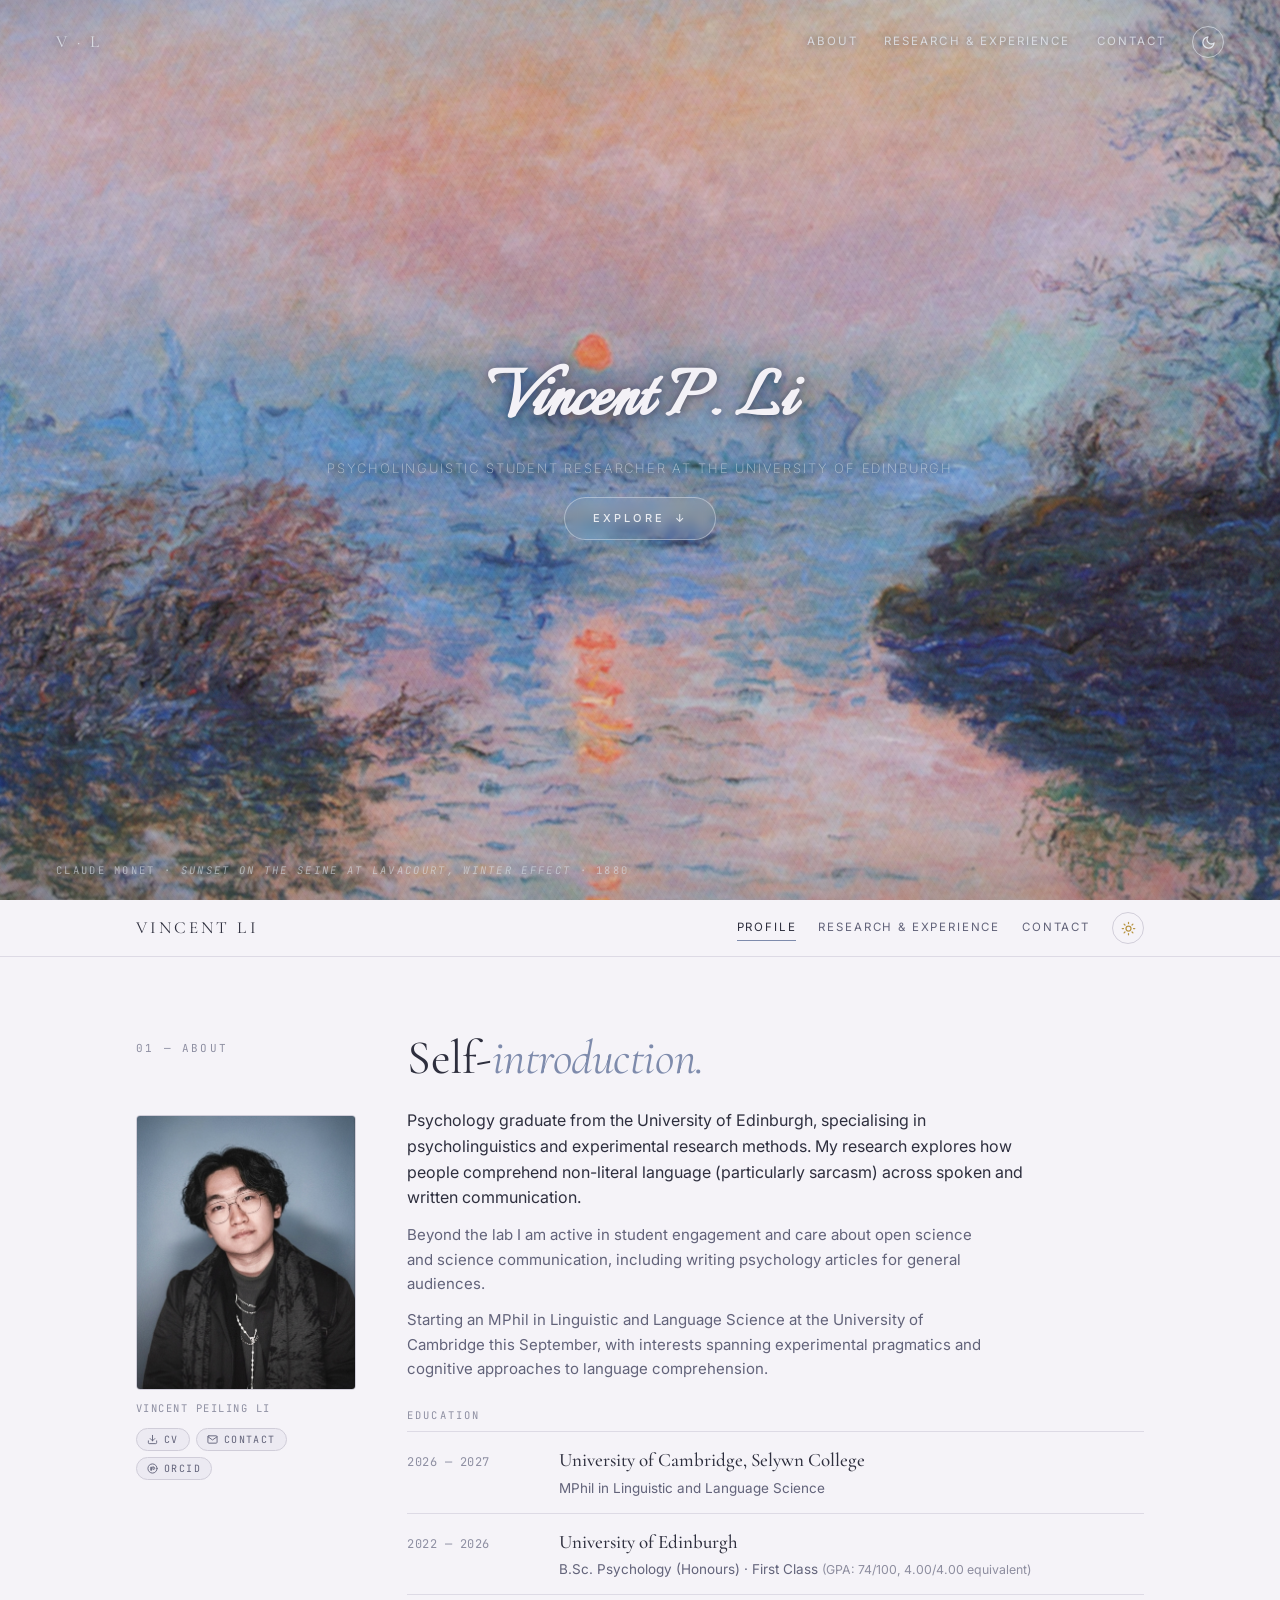
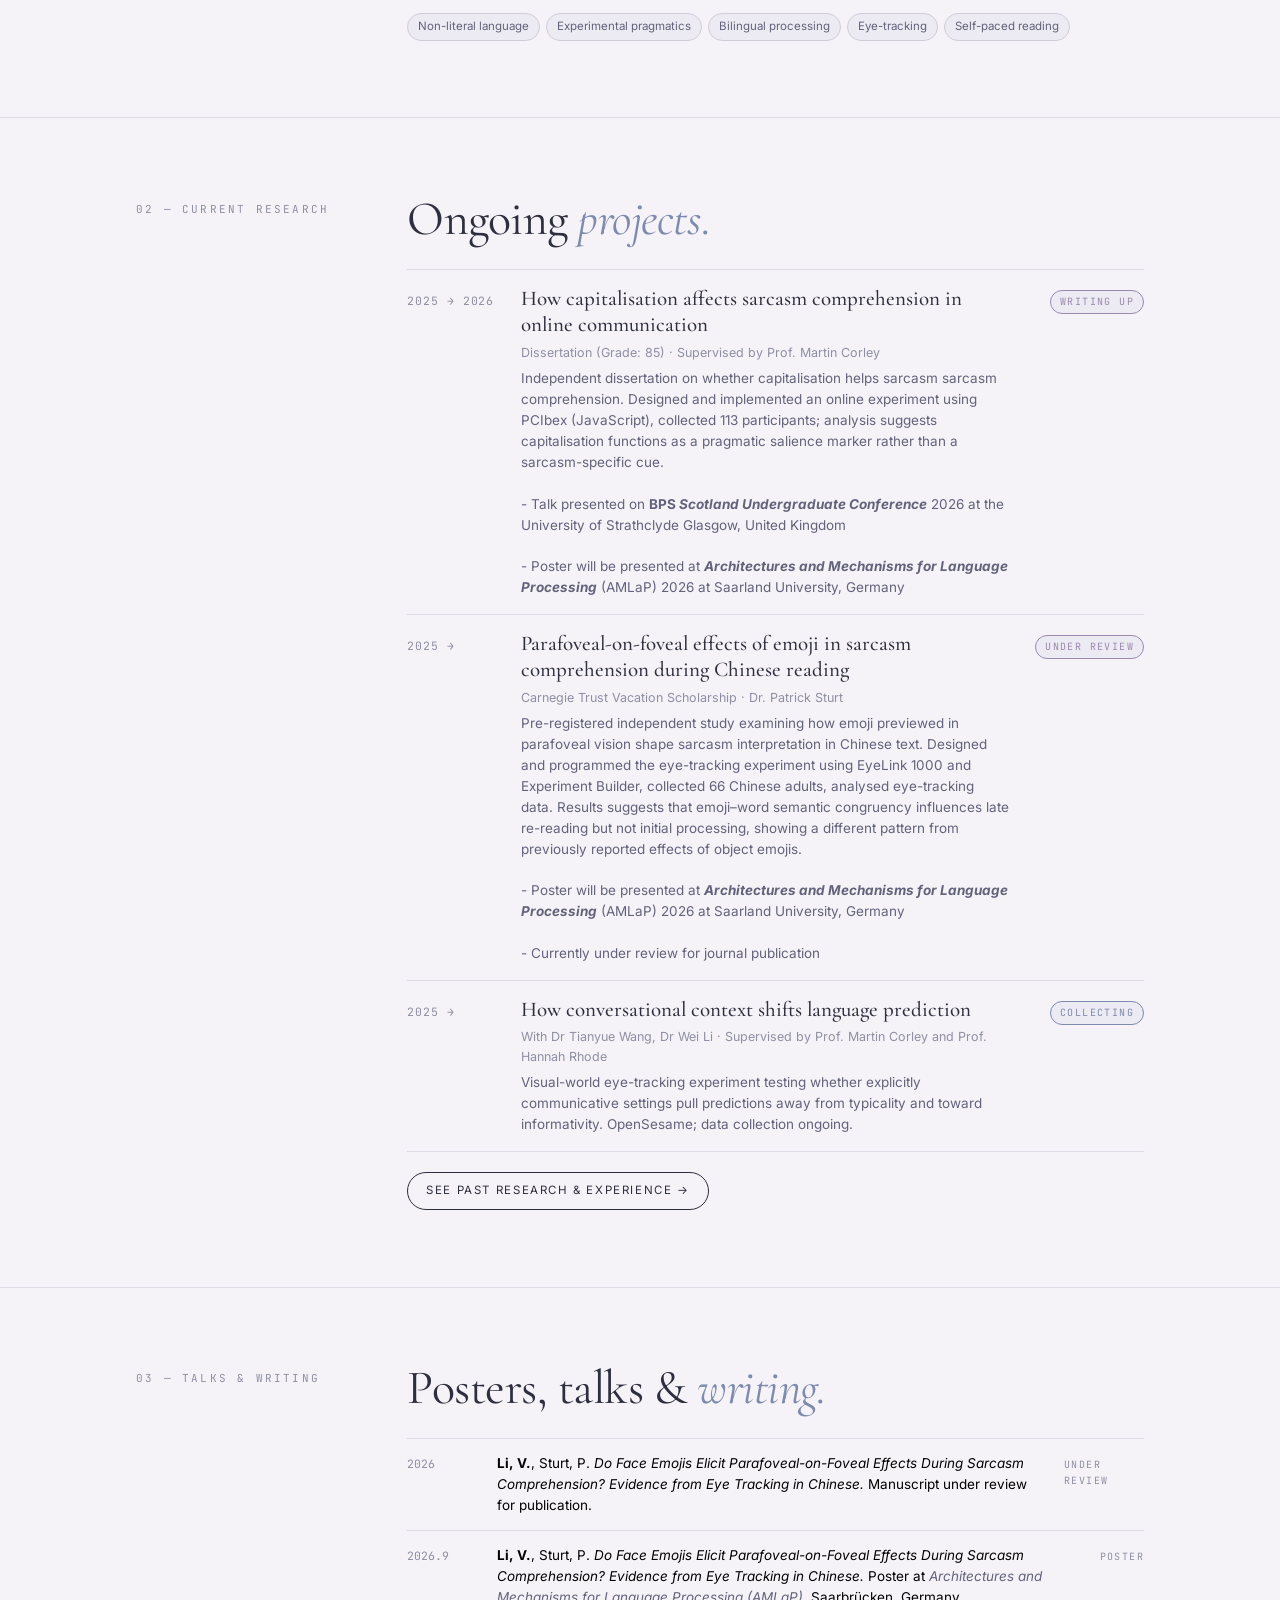
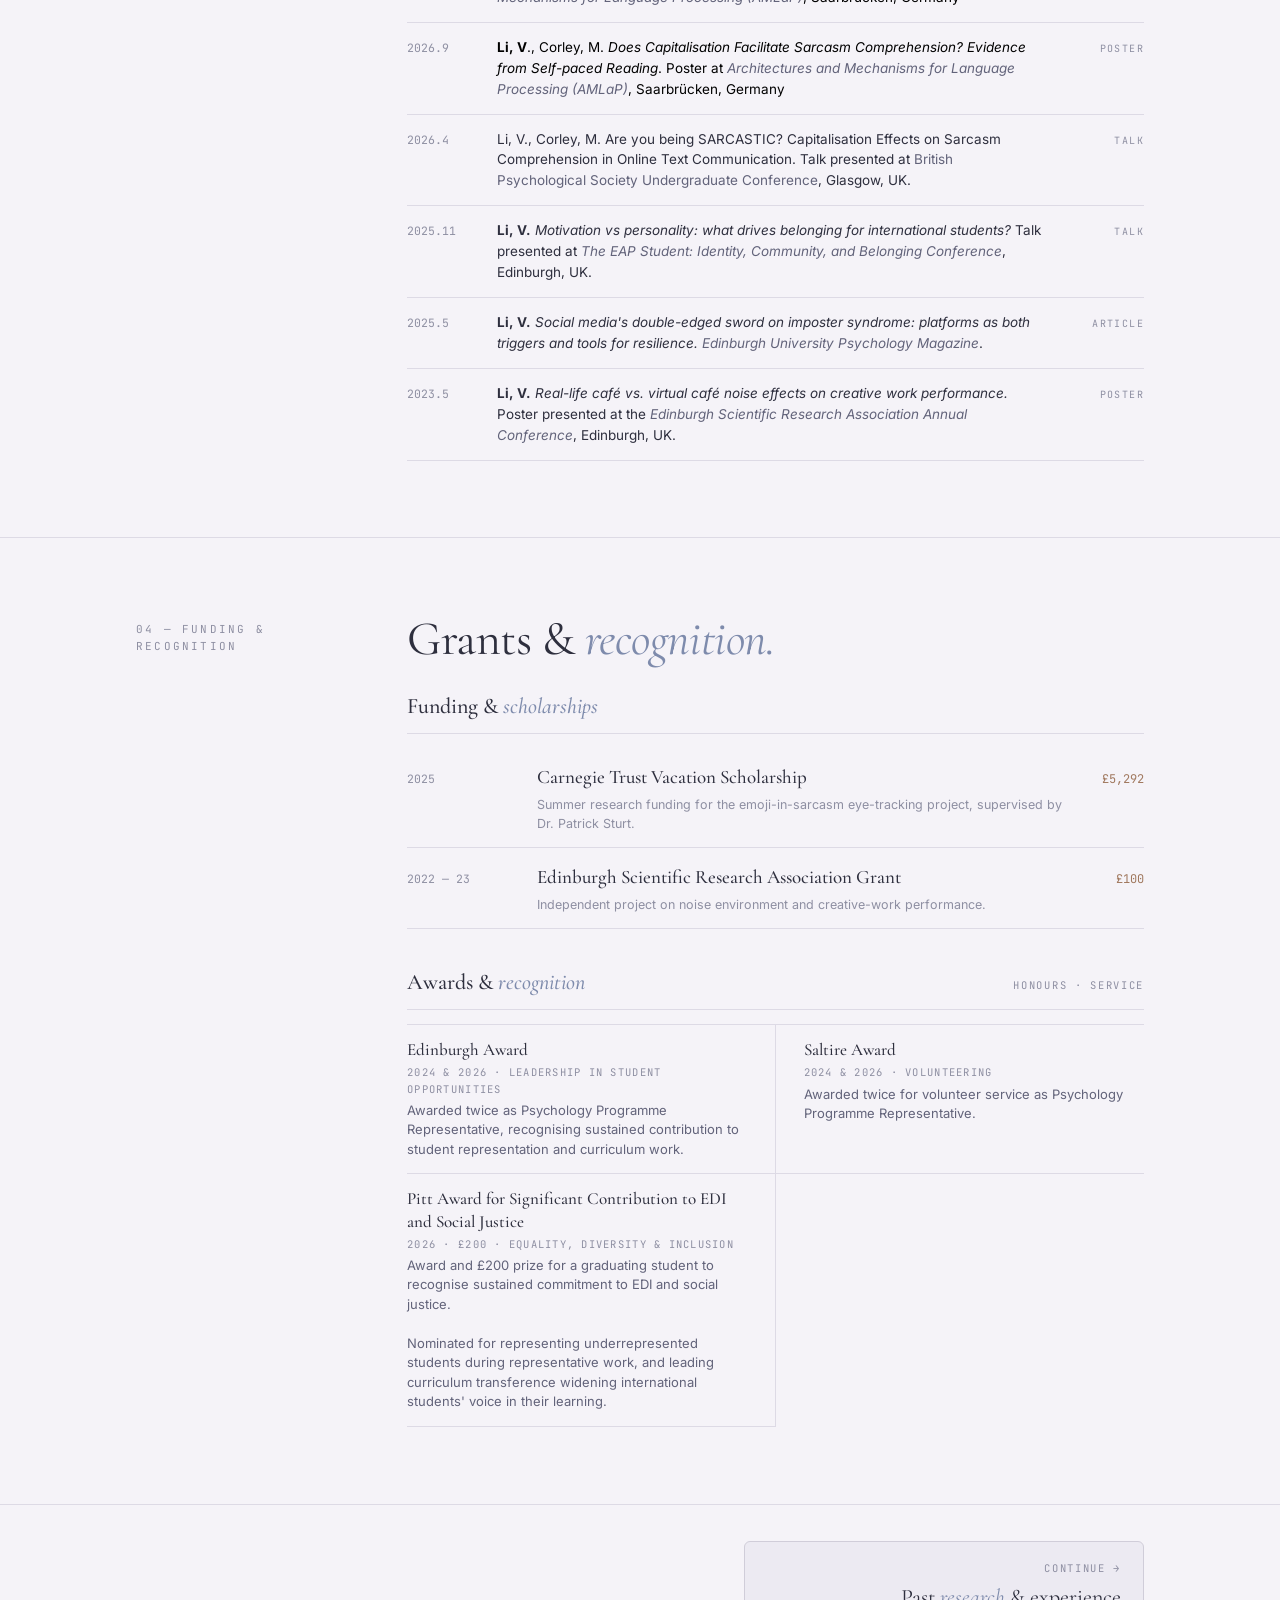
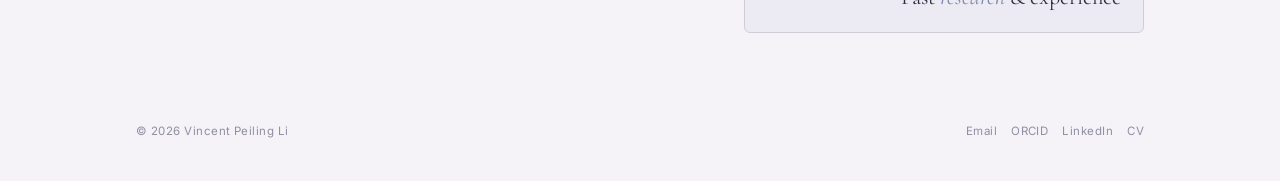
==== index.html @ d30273f6 "20260718 v6.5 update CV, graduation, and new poster and publication" ====
<!doctype html>
<html lang="en">
<head>
<meta charset="utf-8" />
<meta name="viewport" content="width=device-width, initial-scale=1" />
<title>Vincent Peiling Li — Psycholinguistics Researcher, University of Edinburgh</title>
<meta name="description" content="Vincent Peiling Li is a psycholinguistics researcher at the University of Edinburgh, studying sarcasm detection, typographic cues, and pragmatic inference in language comprehension." />
<link rel="canonical" href="https://vincent-p-li.github.io/personal_page/" />
<meta property="og:title" content="Vincent Peiling Li — Psycholinguistics Researcher" />
<meta property="og:description" content="Vincent Peiling Li is a psycholinguistics researcher at the University of Edinburgh, studying sarcasm detection, typographic cues, and pragmatic inference in language comprehension." />
<meta property="og:url" content="https://vincent-p-li.github.io/personal_page/" />
<meta property="og:type" content="website" />
<meta name="keywords" content="Vincent Peiling Li, Vincent Li, psycholinguistics, sarcasm, University of Edinburgh, psychology, language comprehension, eye-tracking" />
<script type="application/ld+json">
{
  "@context": "https://schema.org",
  "@type": "Person",
  "name": "Vincent Peiling Li",
  "alternateName": "Vincent Li",
  "url": "https://vincent-p-li.github.io/personal_page/",
  "jobTitle": "Psycholinguistics Researcher",
  "affiliation": {
    "@type": "Organization",
    "name": "University of Edinburgh"
  },
  "alumniOf": {
    "@type": "Organization",
    "name": "University of Edinburgh"
  },
  "knowsAbout": ["psycholinguistics", "sarcasm detection", "eye-tracking", "pragmatic inference", "typographic cues"],
  "sameAs": [
    "https://www.linkedin.com/in/vincent-li-6a4333217/",
    "https://orcid.org/0009-0000-4341-7090",
    "https://github.com/Vincent-P-Li"
  ]
}
</script>
<link rel="preconnect" href="https://fonts.googleapis.com">
<link rel="preconnect" href="https://fonts.gstatic.com" crossorigin>
<link href="https://fonts.googleapis.com/css2?family=Cormorant+Garamond:ital,wght@0,400;0,500;1,400&family=Inter:wght@300;400;500;600&family=Italianno&family=JetBrains+Mono:wght@400&display=swap" rel="stylesheet">
<link rel="stylesheet" href="styles.css">
</head>
<body>

<!-- SVG oil-paint filter -->
<svg class="hero-paint-filter" xmlns="http://www.w3.org/2000/svg">
  <filter id="oilpaint">
    <feTurbulence type="turbulence" baseFrequency="0.015 0.02" numOctaves="3" seed="2" result="turb"></feTurbulence>
    <feDisplacementMap in="SourceGraphic" in2="turb" scale="14" xChannelSelector="R" yChannelSelector="G" result="displaced"></feDisplacementMap>
    <feGaussianBlur in="displaced" stdDeviation="1.2" result="softened"></feGaussianBlur>
    <feComposite in="softened" in2="SourceGraphic" operator="atop"></feComposite>
  </filter>
</svg>

<header class="hero" id="top">
  <div class="hero-bg"></div>
  <div class="hero-strokes"></div>
  <div class="hero-vignette"></div>

  <div class="hero-nav">
    <div class="mark">V · L</div>
    <nav>
      <a href="#about">About</a>
      <a href="research.html">Research &amp; Experience</a>
      <a href="contact.html">Contact</a>
      <button class="theme-toggle" data-theme-toggle aria-label="Toggle theme" title="Toggle light/dark">
        <svg class="icon-moon" viewBox="0 0 24 24" fill="none" stroke="currentColor" stroke-width="2" stroke-linecap="round" stroke-linejoin="round"><path d="M21 12.79A9 9 0 1 1 11.21 3 7 7 0 0 0 21 12.79z"></path></svg>
        <svg class="icon-sun" viewBox="0 0 24 24" fill="none" stroke="currentColor" stroke-width="2" stroke-linecap="round" stroke-linejoin="round"><circle cx="12" cy="12" r="4"></circle><path d="M12 2v2M12 20v2M4.93 4.93l1.41 1.41M17.66 17.66l1.41 1.41M2 12h2M20 12h2M4.93 19.07l1.41-1.41M17.66 6.34l1.41-1.41"></path></svg>
      </button>
    </nav>
  </div>

  <div class="hero-center" style="font-weight: 200">
    <h1 class="signature" style="font-family: Italianno; font-size: 80px; line-height: 1;">Vincent P. Li</h1>
    <p style="font-size: 13px; letter-spacing: .14em; text-transform: uppercase; color: rgba(220,226,234,.7); margin: 0 0 18px; font-family: 'Inter', sans-serif; text-shadow: 0 1px 8px rgba(10,8,20,.6), 0 0 16px rgba(10,8,20,.35);">Psycholinguistic student researcher at the University of Edinburgh</p>
    <a class="explore" href="#about">Explore <span class="arr">↓</span></a>
  </div>

  <div class="hero-foot">

    <span>Claude Monet · <em>Sunset on the Seine at Lavacourt, Winter Effect</em> · 1880</span>
  </div>
</header>

<div class="topbar">
  <div class="wrap topbar-in">
    <a class="mark" href="index.html">Vincent Li</a>
    <nav>
      <a href="index.html" class="active">Profile</a>
      <a href="research.html">Research &amp; Experience</a>
      <a href="contact.html">Contact</a>
      <button class="theme-toggle" data-theme-toggle aria-label="Toggle theme" title="Toggle light/dark">
        <svg class="icon-moon" viewBox="0 0 24 24" fill="none" stroke="currentColor" stroke-width="2" stroke-linecap="round" stroke-linejoin="round"><path d="M21 12.79A9 9 0 1 1 11.21 3 7 7 0 0 0 21 12.79z"></path></svg>
        <svg class="icon-sun" viewBox="0 0 24 24" fill="none" stroke="currentColor" stroke-width="2" stroke-linecap="round" stroke-linejoin="round"><circle cx="12" cy="12" r="4"></circle><path d="M12 2v2M12 20v2M4.93 4.93l1.41 1.41M17.66 17.66l1.41 1.41M2 12h2M20 12h2M4.93 19.07l1.41-1.41M17.66 6.34l1.41-1.41"></path></svg>
      </button>
    </nav>
  </div>
</div>

<main>

<!-- ABOUT -->
<section class="block" id="about">
  <div class="wrap">
    <div class="sec-grid">
      <div>
        <div class="sec-label">01 — About</div>
        <div class="about-aside" style="margin-top: 58px;">
          <div class="portrait">
            <img src="images/portrait.jpg" alt="Vincent Peiling Li" />
          </div>
          <div class="portrait-cap">
            <span>Vincent Peiling Li</span>
          </div>
          <div class="portrait-links">
            <a class="iconlink" href="cv/Vincent-Li-CV.pdf" download>
              <svg viewBox="0 0 24 24" fill="none" stroke="currentColor" stroke-width="2" stroke-linecap="round" stroke-linejoin="round"><path d="M21 15v4a2 2 0 0 1-2 2H5a2 2 0 0 1-2-2v-4"></path><polyline points="7 10 12 15 17 10"></polyline><line x1="12" y1="15" x2="12" y2="3"></line></svg>
              CV
            </a>
            <a class="iconlink" href="contact.html">
              <svg viewBox="0 0 24 24" fill="none" stroke="currentColor" stroke-width="2" stroke-linecap="round" stroke-linejoin="round"><path d="M4 4h16c1.1 0 2 .9 2 2v12c0 1.1-.9 2-2 2H4c-1.1 0-2-.9-2-2V6c0-1.1.9-2 2-2z"></path><polyline points="22,6 12,13 2,6"></polyline></svg>
              Contact
            </a>
            <a class="iconlink" href="https://orcid.org/0009-0000-4341-7090" target="_blank" rel="noopener">
              <svg viewBox="0 0 24 24" fill="none" stroke="currentColor" stroke-width="2" stroke-linecap="round" stroke-linejoin="round"><circle cx="12" cy="12" r="10"></circle><path d="M9 9h1v7H9z"></path><path d="M13 9h1.5c1.4 0 2.5 1.1 2.5 2.5v0c0 1.4-1.1 2.5-2.5 2.5H13V9z"></path></svg>
              ORCID
            </a>
          </div>
        </div>
      </div>
      <div>
        <h2 class="sec-title">Self-<em>introduction.</em></h2>
        <div class="about-row">
          <p class="lead">
            Psychology graduate from the University of Edinburgh, specialising in
            psycholinguistics and experimental research methods. My research explores how
            people comprehend non-literal language (particularly sarcasm) across spoken
            and written communication.
          </p>
          <p class="muted">
            Beyond the lab I am active in student engagement and care about open science
            and science communication, including writing psychology articles for general audiences.
          </p>
          <p class="muted">
            Starting an MPhil in Linguistic and Language Science at the University of Cambridge this September, with
            interests spanning experimental pragmatics and cognitive approaches to language comprehension.
          </p>
        </div>

        <!-- Education & Experience timeline -->
        <div class="edu-list">
          <div class="edu-head">Education</div>
          <div class="edu-row">
            <div class="yr">2026 — 2027</div>
            <div class="what">
              <span class="school">University of Cambridge, Selywn College</span>
              <span class="degree">MPhil in Linguistic and Language Science</span>
            </div>
          </div>
          <div class="edu-row">
            <div class="yr">2022 — 2026</div>
            <div class="what">
              <span class="school">University of Edinburgh</span>
              <span class="degree">B.Sc. Psychology (Honours) · First Class</span>
              <span class="degree" style="font-size:.85em; opacity:.7;">(GPA: 74/100, 4.00/4.00 equivalent)</span>
            </div>
          </div>
        </div>

        <div class="pills">
          <span class="pill">Non-literal language</span>
          <span class="pill">Experimental pragmatics</span>
          <span class="pill">Bilingual processing</span>
          <span class="pill">Eye-tracking</span>
          <span class="pill">Self-paced reading</span>
        </div>
      </div>
    </div>
  </div>
</section>

<!-- CURRENT RESEARCH (Motivation vs Personality removed) -->
<section class="block" id="research">
  <div class="wrap">
    <div class="sec-grid">
      <div class="sec-label">02 — Current Research</div>
      <div>
        <h2 class="sec-title">Ongoing <em>projects.</em></h2>
        <div class="rows">
          <article class="row">
            <div class="yr">2025 → 2026</div>
            <div>
              <h3>How capitalisation affects sarcasm comprehension in online communication</h3>
              <div class="meta">Dissertation (Grade: 85) · Supervised by Prof. Martin Corley</div>
              <p>Independent dissertation on whether capitalisation helps sarcasm sarcasm comprehension. Designed and implemented an online experiment using PCIbex (JavaScript), collected 113 participants; analysis suggests capitalisation functions as a pragmatic salience marker rather than a sarcasm-specific cue.<br></br>- Talk presented on <b>BPS <i>Scotland Undergraduate Conference</i></b> 2026 at the University of Strathclyde Glasgow, United Kingdom<br></br>- Poster will be presented at <b><i>Architectures and Mechanisms for Language Processing</i></b> (AMLaP) 2026 at Saarland University, Germany</p>
            </div>
            <div class="stat draft">Writing up</div>
          </article>

          <article class="row">
            <div class="yr">2025 →</div>
            <div>
              <h3>Parafoveal-on-foveal effects of emoji in sarcasm comprehension during Chinese reading</h3>
              <div class="meta">Carnegie Trust Vacation Scholarship · Dr. Patrick Sturt</div>
              <p>Pre-registered independent study examining how emoji previewed in parafoveal vision shape sarcasm interpretation in Chinese text. Designed and programmed the eye-tracking experiment using EyeLink 1000 and Experiment Builder, collected 66 Chinese adults, analysed eye-tracking data. Results suggests that emoji–word semantic congruency influences late re-reading but not initial processing, showing a different pattern from previously reported effects of object emojis.<br></br>- Poster will be presented at <b><i>Architectures and Mechanisms for Language Processing</i></b> (AMLaP) 2026 at Saarland University, Germany<br></br>- Currently under review for journal publication</p>
            </div>
            <div class="stat draft">UNDER REVIEW</div>
          </article>

          <article class="row">
            <div class="yr">2025 →</div>
            <div>
              <h3>How conversational context shifts language prediction</h3>
              <div class="meta">With Dr Tianyue Wang, Dr Wei Li · Supervised by Prof. Martin Corley and Prof. Hannah Rhode</div>
              <p>Visual-world eye-tracking experiment testing whether explicitly communicative settings pull predictions away from typicality and toward informativity. OpenSesame; data collection ongoing.</p>
            </div>
            <div class="stat live">Collecting</div>
          </article>


        </div>

        <div style="margin-top: 20px;">
          <a class="btn ghost" href="research.html">See past research &amp; experience →</a>
        </div>
      </div>
    </div>
  </div>
</section>

<!-- TALKS & WRITING -->
<section class="block" id="publications">
  <div class="wrap">
    <div class="sec-grid">
      <div class="sec-label">03 — Talks &amp; Writing</div>
      <div>
        <h2 class="sec-title">Posters, talks &amp; <em>writing.</em></h2>
        <div>
          <div class="pub-row">
            <div class="yr">2026</div>
            <div class="cite" style="color: #000000"><b>Li, V.</b>, Sturt, P. <i>Do Face Emojis Elicit Parafoveal-on-Foveal Effects During Sarcasm Comprehension? Evidence from Eye Tracking in Chinese.</i> Manuscript under review for publication.</div>
            <div class="kind">UNDER REVIEW</div>
          </div>
          <div class="pub-row">
            <div class="yr">2026.9</div>
            <div class="cite" style="color: #000000"><b>Li, V.</b>, Sturt, P. <i>Do Face Emojis Elicit Parafoveal-on-Foveal Effects During Sarcasm Comprehension? Evidence from Eye Tracking in Chinese.</i> Poster at <i style="color: rgb(98, 99, 122);">Architectures and Mechanisms for Language Processing (AMLaP)</i>, Saarbrücken, Germany</div>
            <div class="kind">POSTER</div>
          </div>
          <div class="pub-row">
            <div class="yr">2026.9</div>
            <div class="cite" style="color: #000000"><b>Li, V</b>., Corley, M. <i>Does Capitalisation Facilitate Sarcasm Comprehension? Evidence from Self-paced Reading</i>. Poster at <i style="color: #62637A">Architectures and Mechanisms for Language Processing (AMLaP)</i>, Saarbrücken, Germany</div>
            <div class="kind">POSTER</div>
          </div>
          <div class="pub-row">
            <div class="yr">2026.4</div>
            <div class="cite">Li, V., Corley, M. Are you being SARCASTIC? Capitalisation Effects on Sarcasm Comprehension in Online Text Communication. Talk presented at <span style="color: #62637a;">British Psychological Society Undergraduate Conference</span>, Glasgow, UK.</div>
            <div class="kind">Talk</div>
          </div>
          <div class="pub-row">
            <div class="yr">2025.11</div>
            <div class="cite"><b>Li, V.</b> <em>Motivation vs personality: what drives belonging for international students?</em> Talk presented at <span class="venue">The EAP Student: Identity, Community, and Belonging Conference</span>, Edinburgh, UK.</div>
            <div class="kind">Talk</div>
          </div>
          <div class="pub-row">
            <div class="yr">2025.5</div>
            <div class="cite"><b>Li, V.</b> <em>Social media's double-edged sword on imposter syndrome: platforms as both triggers and tools for resilience.</em> <span class="venue">Edinburgh University Psychology Magazine</span>.</div>
            <div class="kind">Article</div>
          </div>
          <div class="pub-row">
            <div class="yr">2023.5</div>
            <div class="cite"><b>Li, V.</b> <em>Real-life café vs. virtual café noise effects on creative work performance.</em> Poster presented at the <span class="venue" style="color: #62637A">Edinburgh Scientific Research Association Annual Conference</span>, Edinburgh, UK.</div>
            <div class="kind">Poster</div>
          </div>
        </div>
      </div>
    </div>
  </div>
</section>

<!-- FUNDING & RECOGNITION -->
<section class="block" id="awards">
  <div class="wrap">
    <div class="sec-grid">
      <div class="sec-label">04 — Funding &amp; Recognition</div>
      <div>
        <h2 class="sec-title">Grants &amp; <em>recognition.</em></h2>

        <div class="funding">
          <div class="split-head">
            <h3>Funding &amp; <em>scholarships</em></h3>
            <div class="count">
</div>
          </div>
          <div class="award">
            <div class="yr">2025</div>
            <div>
              <h4>Carnegie Trust Vacation Scholarship</h4>
              <div class="meta">Summer research funding for the emoji-in-sarcasm eye-tracking project, supervised by Dr. Patrick Sturt.</div>
            </div>
            <div class="amount">£5,292</div>
          </div>
          <div class="award">
            <div class="yr">2022 — 23</div>
            <div>
              <h4>Edinburgh Scientific Research Association Grant</h4>
              <div class="meta">Independent project on noise environment and creative-work performance.</div>
            </div>
            <div class="amount">£100</div>
          </div>
        </div>

        <div>
          <div class="split-head">
            <h3>Awards &amp; <em>recognition</em></h3>
            <div class="count">Honours · service</div>
          </div>
          <div class="recognition">
            <div class="item">
              <h4>Edinburgh Award</h4>
              <div class="meta">2024 &amp; 2026 · Leadership in Student Opportunities</div>
              <p>Awarded twice as Psychology Programme Representative, recognising sustained contribution to student representation and curriculum work.</p>
            </div>
            <div class="item">
              <h4>Saltire Award</h4>
              <div class="meta">2024 &amp; 2026 · Volunteering</div>
              <p>Awarded twice for volunteer service as Psychology Programme Representative.</p>
            </div>
            <div class="item">
              <h4>Pitt Award for Significant Contribution to EDI and Social Justice</h4>
              <div class="meta">2026 · £200 · Equality, Diversity &amp; Inclusion</div>
              <p>Award and £200 prize for a graduating student to recognise sustained commitment to EDI and social justice.<br></br>Nominated for representing underrepresented students during representative work, and leading curriculum transference widening international students' voice in their learning.</p>
            </div>
          </div>
        </div>
      </div>
    </div>
  </div>
</section>

<!-- Single "next page" nav → Research -->
<div class="wrap">
  <div class="pagenav single">
    <a class="next" href="research.html">
      <div class="k">Continue →</div>
      <div class="v">Past <em>research</em> &amp; experience</div>
    </a>
  </div>
</div>

</main>

<footer class="foot">
  <div class="wrap" style="display:flex; justify-content:space-between; flex-wrap:wrap; gap:8px; width:100%;">
    <div>© <span id="year"></span> Vincent Peiling Li</div>
    <div style="display:flex; gap:14px; flex-wrap:wrap;">
      <a href="mailto:s2189034@ed.ac.uk">Email</a>
      <a href="https://orcid.org/0009-0000-4341-7090" target="_blank" rel="noopener">ORCID</a>
      <a href="https://www.linkedin.com/in/vincent-li-6a4333217/" target="_blank" rel="noopener">LinkedIn</a>
      <a href="cv/Vincent-Li-CV.pdf" download>CV</a>
    </div>
  </div>
</footer>

<script src="site.js"></script>
</body>
</html>
---- styles.css ----
/* ============================================================
   Vincent Li · personal academic site — shared stylesheet 
   Light default (from painting palette) + dark toggle
============================================================ */

/* --- LIGHT theme (default) — low-sat blues/purples/whites from Monet --- */
:root,
:root[data-theme="light"]{
  --bg:        #f5f3f8;
  --bg-2:      #eceaf2;
  --bg-3:      #e2dfe9;
  --rule:      #d0cdd9;
  --rule-soft: #dddae5;
  --ink:       #2e2f3e;
  --ink-2:     #62637a;
  --ink-3:     #8e8fa2;
  --accent:    #7e8bac;
  --accent-2:  #9b89ad;
  --gold:      #a0785e;
  --btn-fg:    #f5f3f8;
  --shadow:    0 1px 2px rgba(50,45,70,.07);
}

/* --- DARK theme (desaturated) --- */
:root[data-theme="dark"]{
  --bg:        #1c1e28;
  --bg-2:      #24262f;
  --bg-3:      #2d303b;
  --rule:      #3a3c4a;
  --rule-soft: #2e303c;
  --ink:       #dddce2;
  --ink-2:     #a4a5b4;
  --ink-3:     #737485;
  --accent:    #97a0b8;
  --accent-2:  #a698b2;
  --gold:      #c4a690;
  --btn-fg:    #1c1e28;
  --shadow:    0 1px 3px rgba(0,0,0,.3);
}

*{ box-sizing: border-box; }
html,body{ margin:0; padding:0; }
body{
  background: var(--bg);
  color: var(--ink);
  font-family: 'Inter', system-ui, sans-serif;
  font-size: 15px;
  line-height: 1.55;
  -webkit-font-smoothing: antialiased;
  text-rendering: optimizeLegibility;
  transition: background .25s ease, color .25s ease;
}
::selection{ background: var(--accent); color: var(--bg); }
a{ color: inherit; text-decoration: none; }

.wrap{ max-width: 1120px; margin: 0 auto; padding: 0 clamp(24px, 5vw, 56px); }

/* ----------- shared top nav ----------- */
.topbar{
  position: sticky; top: 0; z-index: 30;
  background: color-mix(in oklab, var(--bg) 90%, transparent);
  backdrop-filter: blur(10px);
  -webkit-backdrop-filter: blur(10px);
  border-bottom: 1px solid var(--rule-soft);
}
.topbar-in{
  display: flex; align-items: center; justify-content: space-between;
  height: 56px;
}
.topbar .mark{
  font-family: 'Cormorant Garamond', serif;
  font-size: 17px; letter-spacing: .18em; text-transform: uppercase;
  color: var(--ink);
  white-space: nowrap;
}
.topbar nav{ display:flex; gap: 22px; align-items: center; }
.topbar nav a{
  font-size: 11.5px; letter-spacing: .16em; text-transform: uppercase;
  color: var(--ink-2); transition: color .2s;
  padding: 4px 0;
  border-bottom: 1px solid transparent;
}
.topbar nav a:hover{ color: var(--accent); }
.topbar nav a.active{ color: var(--ink); border-bottom-color: var(--accent); }
@media (max-width: 760px){
  .topbar nav{ gap: 14px; }
  .topbar nav a{ font-size: 10.5px; letter-spacing: .12em; }
}
@media (max-width: 480px){
  .topbar-in{ flex-direction: column; height: auto; padding: 12px 0 10px; gap: 8px; }
}

/* theme toggle */
.theme-toggle{
  background: transparent; border: 1px solid var(--rule);
  color: var(--ink-2);
  width: 32px; height: 32px;
  border-radius: 999px;
  display: inline-flex; align-items: center; justify-content: center;
  cursor: pointer;
  transition: color .2s, border-color .2s, background .2s, transform .2s;
  padding: 0;
}
.theme-toggle:hover{ color: var(--accent); border-color: var(--accent); transform: rotate(-12deg); }
.theme-toggle svg{ width: 15px; height: 15px; display: block; }
/* light (default) shows SUN; dark shows MOON */
.theme-toggle .icon-sun{ display: block; color: #b89545; }
.theme-toggle .icon-moon{ display: none; }
:root[data-theme="dark"] .theme-toggle .icon-sun{ display: none; }
:root[data-theme="dark"] .theme-toggle .icon-moon{ display: block; color: var(--ink-2); }
:root[data-theme="dark"] .theme-toggle{ border-color: var(--rule); }
.hero-nav .theme-toggle{ border-color: rgba(230,235,242,.6); color: rgba(230,235,242,.95); }
.hero-nav .theme-toggle:hover{ color: #fff; border-color: #fff; }
/* hero overrides: always show moon in hero (dark bg) */
.hero-nav .theme-toggle .icon-sun{ display: none; }
.hero-nav .theme-toggle .icon-moon{ display: block; color: rgba(230,235,242,.95); }

/* ----------- HERO ----------- */
.hero{
  position: relative;
  width: 100%;
  height: 100vh;
  min-height: 620px;
  overflow: hidden;
  color: #e9ecf1;
}
.hero-bg{
  position: absolute; inset: -8%;
  background-image: url('images/hero-painting.jpg');
  background-size: cover;
  background-position: center;
  filter: saturate(0.95) brightness(0.92) url(#oilpaint);
  transform: scale(1.06);
}

/* Oil-painting SVG filter */
.hero-paint-filter{
  position: absolute; width: 0; height: 0;
}

.hero-strokes{
  position: absolute; inset: 0; pointer-events: none;
  background-image:
    repeating-linear-gradient(115deg, rgba(255,255,255,.03) 0 2px, transparent 2px 7px),
    repeating-linear-gradient(55deg,  rgba(0,0,0,.04) 0 1px, transparent 1px 6px),
    repeating-linear-gradient(170deg, rgba(255,255,255,.015) 0 3px, transparent 3px 9px);
  mix-blend-mode: overlay;
  opacity: .9;
}
.hero-vignette{
  position: absolute; inset: 0; pointer-events: none;
  background: radial-gradient(120% 90% at 50% 45%, transparent 55%, rgba(8,10,20,.55) 100%);
}
.hero-nav{
  position: absolute; top: 0; left: 0; right: 0; z-index: 5;
  display: flex; align-items: center; justify-content: space-between;
  padding: 26px clamp(24px, 5vw, 56px);
  color: #dfe3ea;
}
.hero-nav .mark{
  font-family: 'Cormorant Garamond', serif;
  font-size: 17px; letter-spacing: .18em; text-transform: uppercase;
  opacity: .9;
  white-space: nowrap;
  text-shadow: 0 1px 6px rgba(10,8,20,.5), 0 0 14px rgba(10,8,20,.3);
}
.hero-nav nav{ display: flex; gap: 26px; align-items: center; }
.hero-nav nav a{
  font-size: 11.5px; letter-spacing: .18em; text-transform: uppercase;
  opacity: .82; transition: opacity .2s, color .2s;
  color: #dfe3ea;
  text-shadow: 0 1px 6px rgba(10,8,20,.5), 0 0 14px rgba(10,8,20,.3);
}
.hero-nav nav a:hover{ opacity: 1; color: var(--accent); }
@media (max-width: 760px){ .hero-nav nav a:not(:last-child):not(.theme-toggle){ display: none; } }

.hero-center{
  position: relative; z-index: 4;
  height: 100%;
  display: flex; flex-direction: column; align-items: center; justify-content: center;
  text-align: center; padding: 0 24px;
}
.signature{
  font-family: 'Italianno', cursive;
  font-size: clamp(72px, 10vw, 140px);
  line-height: 1.05;
  color: #f3f1f6;
  text-shadow: 0 2px 36px rgba(20,16,40,.55), 0 1px 8px rgba(20,16,40,.45);
  margin: 0 0 14px;
  padding-bottom: 4px;
}
.explore{
  display: inline-flex; align-items: center; gap: 10px;
  padding: 12px 28px;
  border-radius: 999px;
  border: 1px solid rgba(230,235,242,.45);
  color: #e9ecf1;
  font-size: 11px; letter-spacing: .28em; text-transform: uppercase; font-weight: 500;
  backdrop-filter: blur(6px); -webkit-backdrop-filter: blur(6px);
  background: rgba(230,235,242,0.04);
  transition: background .25s, color .25s, border-color .25s;
}
.explore:hover{ background: var(--ink); color: var(--bg); border-color: var(--ink); }
.explore .arr{ display: inline-block; transition: transform .25s; }
.explore:hover .arr{ transform: translateY(2px); }
.hero-foot{
  position: absolute; bottom: 22px; left: 0; right: 0; z-index: 4;
  display: flex; justify-content: space-between; align-items: center;
  padding: 0 clamp(24px, 5vw, 56px);
  color: rgba(220,226,234,.6);
  font-family: 'JetBrains Mono', monospace;
  font-size: 10.5px; letter-spacing: .22em; text-transform: uppercase;
}

/* ----------- subpage hero ----------- */
.page-hero{
  padding: clamp(64px, 10vw, 120px) 0 clamp(40px, 6vw, 64px);
  border-bottom: 1px solid var(--rule-soft);
}
.page-hero .kicker{
  font-family: 'JetBrains Mono', monospace;
  font-size: 11px; letter-spacing: .22em; text-transform: uppercase;
  color: var(--ink-3); margin-bottom: 16px;
}
.page-hero h1{
  font-family: 'Cormorant Garamond', serif;
  font-weight: 400;
  font-size: clamp(44px, 6.4vw, 76px);
  line-height: 1.02; letter-spacing: -0.012em;
  margin: 0 0 18px;
  max-width: 22ch;
  color: var(--ink);
}
.page-hero h1 em{ font-style: italic; color: var(--accent); }
.page-hero .lead{ margin: 0; font-size: 16px; color: var(--ink-2); max-width: 64ch; }

/* ----------- generic sections ----------- */
section.block{
  padding: clamp(48px, 6vw, 80px) 0;
  border-bottom: 1px solid var(--rule-soft);
}
.sec-grid{
  display: grid;
  grid-template-columns: 220px 1fr;
  gap: clamp(24px, 4vw, 56px);
  align-items: start;
}
@media (max-width: 760px){ .sec-grid{ grid-template-columns: 1fr; gap: 12px; } }
.sec-label{
  font-family: 'JetBrains Mono', monospace;
  font-size: 11px; letter-spacing: .2em; text-transform: uppercase;
  color: var(--ink-3); padding-top: 6px;
}
.sec-title{
  font-family: 'Cormorant Garamond', serif;
  font-weight: 400;
  font-size: clamp(32px, 4.4vw, 48px);
  line-height: 1.04; letter-spacing: -0.01em;
  margin: 0 0 24px;
  max-width: 22ch;
  color: var(--ink);
}
.sec-title em{ font-style: italic; color: var(--accent); font-weight: 400; }

/* ----------- ABOUT ----------- */
.about-aside{ margin-top: 14px; }
.portrait{
  position: relative;
  width: 100%; aspect-ratio: 4/5;
  border-radius: 4px; overflow: hidden;
  background: var(--bg-2);
  border: 1px solid var(--rule);
}
.portrait img{
  width: 100%; height: 100%; object-fit: cover;
  object-position: center 28%;
  filter: saturate(0.85) contrast(1.02);
  display: block;
}
.portrait-cap{
  margin-top: 10px;
  font-family: 'JetBrains Mono', monospace;
  font-size: 10.5px; letter-spacing: .14em; text-transform: uppercase;
  color: var(--ink-3);
  display: flex; justify-content: space-between;
}
.portrait-links{
  margin-top: 12px;
  display: flex; flex-wrap: wrap; gap: 6px;
}
.iconlink{
  display: inline-flex; align-items: center; gap: 6px;
  font-family: 'JetBrains Mono', monospace;
  font-size: 10px; letter-spacing: .14em; text-transform: uppercase;
  color: var(--ink-2);
  padding: 5px 10px;
  border: 1px solid var(--rule);
  border-radius: 999px;
  background: var(--bg-2);
  transition: color .2s, border-color .2s, background .2s;
  line-height: 1;
}
.iconlink:hover{ color: var(--accent); border-color: var(--accent); background: var(--bg); }
.iconlink svg{ width: 11px; height: 11px; flex: 0 0 auto; }

.about-row p{
  margin: 0 0 12px;
  font-size: 15px; line-height: 1.62;
  color: var(--ink); max-width: 64ch;
}
.about-row p.lead{ font-size: 16px; }
.about-row p.muted{ color: var(--ink-2); }

/* Education timeline */
.edu-list{
  margin: 26px 0 18px;
}
.edu-head{
  font-family: 'JetBrains Mono', monospace;
  font-size: 10.5px; letter-spacing: .2em; text-transform: uppercase;
  color: var(--ink-3);
  padding-bottom: 8px;
  border-bottom: 1px solid var(--rule-soft);
  margin-bottom: 0;
}
.edu-row{
  display: grid;
  grid-template-columns: 130px 1fr;
  gap: 22px;
  padding: 14px 0;
  border-bottom: 1px solid var(--rule-soft);
  align-items: baseline;
}
@media (max-width: 600px){ .edu-row{ grid-template-columns: 1fr; gap: 4px; } }
.edu-row .yr{ font-family: 'JetBrains Mono', monospace; font-size: 12px; color: var(--ink-3); letter-spacing: .04em; }
.edu-row .what{ font-size: 14.5px; color: var(--ink); line-height: 1.5; }
.edu-row .school{ font-family: 'Cormorant Garamond', serif; font-size: 19px; font-weight: 500; color: var(--ink); display: block; margin-bottom: 2px; }
.edu-row .degree{ color: var(--ink-2); font-size: 13.5px; }
.edu-row .degree .hon{ color: var(--ink-3); font-style: italic; }

.pills{ margin-top: 16px; display: flex; flex-wrap: wrap; gap: 6px; }
.pill{
  font-size: 11.5px;
  padding: 4px 10px;
  border-radius: 999px;
  background: var(--bg-2);
  border: 1px solid var(--rule);
  color: var(--ink-2);
}

.btn{
  display: inline-flex; align-items: center; gap: 8px;
  padding: 9px 18px;
  border-radius: 999px;
  font-size: 11.5px; letter-spacing: .14em; text-transform: uppercase;
  border: 1px solid var(--ink); background: var(--ink); color: var(--btn-fg);
  transition: background .2s, color .2s, border-color .2s;
  cursor: pointer;
}
.btn.ghost{ background: transparent; color: var(--ink); }
.btn.ghost:hover{ background: var(--ink); color: var(--btn-fg); }
.btn:hover{ background: var(--accent); border-color: var(--accent); color: var(--btn-fg); }
.btn svg{ width: 13px; height: 13px; }

/* ----------- ITEM ROWS ----------- */
.subsec-title{
  display: flex; align-items: baseline; justify-content: space-between;
  font-family: 'Cormorant Garamond', serif;
  font-size: 22px;
  margin: 28px 0 10px;
  padding-bottom: 8px;
  border-bottom: 1px solid var(--rule-soft);
  color: var(--ink);
}
.subsec-title em{ font-style: italic; color: var(--accent); }
.subsec-title .count{
  font-family: 'JetBrains Mono', monospace;
  font-size: 10.5px; letter-spacing: .16em; text-transform: uppercase;
  color: var(--ink-3);
}
.subsec-title:first-child{ margin-top: 0; }

.rows{ border-top: 1px solid var(--rule-soft); }
.row{
  display: grid;
  grid-template-columns: 90px 1fr 110px;
  gap: 24px;
  padding: 16px 0;
  border-bottom: 1px solid var(--rule-soft);
  align-items: baseline;
}
@media (max-width: 760px){
  .row{ grid-template-columns: 1fr; gap: 4px; padding: 14px 0; }
  .row .stat{ justify-self: start; }
}
.row .yr{ font-family: 'JetBrains Mono', monospace; font-size: 11.5px; letter-spacing: .08em; color: var(--ink-3); padding-top: 4px; }
.row h3{
  font-family: 'Cormorant Garamond', serif;
  font-weight: 500;
  font-size: 21px; line-height: 1.25;
  margin: 0 0 4px;
  color: var(--ink);
}
.row .meta{ font-size: 12.5px; color: var(--ink-3); margin-bottom: 6px; }
.row p{ margin: 0; color: var(--ink-2); font-size: 13.5px; line-height: 1.55; max-width: 64ch; }
.stat{
  justify-self: end;
  font-family: 'JetBrains Mono', monospace;
  font-size: 10px; letter-spacing: .14em; text-transform: uppercase;
  padding: 3px 9px;
  border-radius: 999px;
  border: 1px solid var(--rule);
  color: var(--ink-3);
  white-space: nowrap;
  background: var(--bg-2);
}
.stat.live{ color: var(--accent); border-color: var(--accent); }
.stat.draft{ color: var(--accent-2); border-color: var(--accent-2); }
.stat.done{ color: var(--ink-3); border-color: var(--rule); }

/* ----------- PUBLICATIONS ----------- */
.pub-row{
  display: grid;
  grid-template-columns: 70px 1fr 80px;
  gap: 20px;
  padding: 14px 0;
  border-bottom: 1px solid var(--rule-soft);
  align-items: baseline;
}
.pub-row:first-child{ border-top: 1px solid var(--rule-soft); }
@media (max-width: 760px){ .pub-row{ grid-template-columns: 1fr; gap: 4px; } }
.pub-row .yr{ font-family: 'JetBrains Mono', monospace; font-size: 11.5px; color: var(--ink-3); }
.pub-row .cite{ font-size: 13.5px; line-height: 1.55; color: var(--ink); max-width: 70ch; }
.pub-row .cite .venue{ font-style: italic; color: var(--ink-2); }
.pub-row .kind{ justify-self: end; font-family: 'JetBrains Mono', monospace; font-size: 10px; letter-spacing: .14em; text-transform: uppercase; color: var(--ink-3); }

/* ----------- FUNDING / RECOGNITION ----------- */
.split-head{
  display: flex; align-items: baseline; justify-content: space-between;
  margin-bottom: 14px;
  padding-bottom: 10px;
  border-bottom: 1px solid var(--rule-soft);
}
.split-head h3{ font-family: 'Cormorant Garamond', serif; font-weight: 500; font-size: 22px; margin: 0; color: var(--ink); }
.split-head h3 em{ font-style: italic; color: var(--accent); }
.split-head .count{ font-family: 'JetBrains Mono', monospace; font-size: 10.5px; letter-spacing: .16em; text-transform: uppercase; color: var(--ink-3); }

.funding{ margin-bottom: 36px; }
.funding .award{
  display: grid; grid-template-columns: 110px 1fr auto;
  gap: 20px; padding: 14px 0;
  border-bottom: 1px solid var(--rule-soft);
  align-items: baseline;
}
.funding .award:first-child{ border-top: 1px solid var(--rule-soft); }
@media (max-width: 720px){ .funding .award{ grid-template-columns: 1fr; gap: 4px; } }
.funding .award .yr{ font-family: 'JetBrains Mono', monospace; font-size: 11.5px; color: var(--ink-3); }
.funding .award h4{ font-family: 'Cormorant Garamond', serif; font-weight: 500; font-size: 19px; margin: 0 0 3px; color: var(--ink); }
.funding .award .meta{ font-size: 12.5px; color: var(--ink-3); }
.funding .award .amount{ font-family: 'JetBrains Mono', monospace; font-size: 12px; color: var(--gold); white-space: nowrap; padding-top: 4px; }

.recognition{ display: grid; grid-template-columns: 1fr 1fr; border-top: 1px solid var(--rule-soft); }
@media (max-width: 760px){ .recognition{ grid-template-columns: 1fr; } }
.recognition .item{ padding: 14px 0; border-bottom: 1px solid var(--rule-soft); }
.recognition .item:nth-child(odd){ padding-right: 28px; border-right: 1px solid var(--rule-soft); }
.recognition .item:nth-child(even){ padding-left: 28px; }
@media (max-width: 760px){
  .recognition .item:nth-child(odd){ padding-right: 0; border-right: 0; }
  .recognition .item:nth-child(even){ padding-left: 0; }
}
.recognition h4{ font-family: 'Cormorant Garamond', serif; font-weight: 500; font-size: 17px; line-height: 1.3; margin: 0 0 3px; color: var(--ink); }
.recognition .meta{ font-family: 'JetBrains Mono', monospace; font-size: 10.5px; letter-spacing: .12em; text-transform: uppercase; color: var(--ink-3); margin-bottom: 4px; }
.recognition p{ margin: 0; font-size: 13px; color: var(--ink-2); line-height: 1.5; }

/* ----------- PAGE NAV ----------- */
.pagenav{
  padding: 36px 0 64px;
  display: grid; grid-template-columns: 1fr 1fr; gap: 16px;
}
.pagenav.single{ grid-template-columns: 1fr; max-width: 400px; margin-left: auto; }
@media (max-width: 600px){ .pagenav{ grid-template-columns: 1fr; } }
.pagenav a{
  display: block;
  padding: 18px 22px;
  border: 1px solid var(--rule);
  border-radius: 6px;
  background: var(--bg-2);
  transition: background .2s, border-color .2s;
}
.pagenav a:hover{ background: var(--bg-3); border-color: var(--accent-2); }
.pagenav .k{ font-family: 'JetBrains Mono', monospace; font-size: 10.5px; letter-spacing: .16em; text-transform: uppercase; color: var(--ink-3); margin-bottom: 4px; }
.pagenav .v{ font-family: 'Cormorant Garamond', serif; font-size: 22px; color: var(--ink); }
.pagenav .v em{ font-style: italic; color: var(--accent); }
.pagenav .next{ text-align: right; }

/* ----------- FOOTER ----------- */
footer.foot{ padding: 26px 0 40px; color: var(--ink-3); font-size: 11.5px; letter-spacing: .04em; }
footer.foot .foot-in{
  display: flex; justify-content: space-between; flex-wrap: wrap; gap: 8px;
}
footer.foot a{ color: var(--ink-3); }
footer.foot a:hover{ color: var(--accent); }
footer.foot .links{ display: flex; gap: 14px; flex-wrap: wrap; }

/* ----------- RESOURCES (interests page) ----------- */
.resource-list{ border-top: 1px solid var(--rule-soft); }
.resource{
  display: grid; grid-template-columns: 130px 1fr;
  gap: 20px; padding: 16px 0;
  border-bottom: 1px solid var(--rule-soft);
  align-items: baseline;
}
@media (max-width: 600px){ .resource{ grid-template-columns: 1fr; gap: 4px; } }
.resource .kind{
  font-family: 'JetBrains Mono', monospace;
  font-size: 10.5px; letter-spacing: .16em; text-transform: uppercase;
  color: var(--ink-3); padding-top: 4px;
}
.resource h4{
  font-family: 'Cormorant Garamond', serif;
  font-weight: 500; font-size: 19px;
  margin: 0 0 4px; color: var(--ink);
}
.resource h4 em{ font-style: italic; color: var(--accent); }
.resource p{ margin: 0; color: var(--ink-2); font-size: 13.5px; line-height: 1.55; max-width: 60ch; }

/* ----------- INTEREST BLOCK (with examples) ----------- */
.interest-block{
  padding: 24px 0;
  border-bottom: 1px solid var(--rule-soft);
}
.interest-block:first-of-type{ border-top: 1px solid var(--rule-soft); }
.interest-block:last-child{ border-bottom: 0; }
.interest-block .head{
  display: flex; align-items: baseline; justify-content: space-between;
  margin-bottom: 6px;
}
.interest-block h3{
  font-family: 'Cormorant Garamond', serif;
  font-weight: 500; font-size: 24px;
  margin: 0; color: var(--ink);
}
.interest-block h3 em{ font-style: italic; color: var(--accent); }
.interest-block .num{
  font-family: 'JetBrains Mono', monospace;
  font-size: 10.5px; letter-spacing: .16em; color: var(--ink-3);
}
.interest-block .intro{
  margin: 0 0 14px;
  color: var(--ink-2); font-size: 14px; line-height: 1.55; max-width: 64ch;
}
.examples{
  display: grid; grid-template-columns: repeat(2, 1fr);
  gap: 0; border-top: 1px solid var(--rule-soft);
}
@media (max-width: 600px){ .examples{ grid-template-columns: 1fr; } }
.example{
  padding: 10px 0;
  border-bottom: 1px solid var(--rule-soft);
}
.example:nth-child(odd){ padding-right: 24px; border-right: 1px solid var(--rule-soft); }
.example:nth-child(even){ padding-left: 24px; }
@media (max-width: 600px){
  .example:nth-child(odd){ padding-right: 0; border-right: 0; }
  .example:nth-child(even){ padding-left: 0; }
}
.example .t{ font-size: 14.5px; color: var(--ink); }
.example .by{ font-family: 'JetBrains Mono', monospace; font-size: 10.5px; color: var(--ink-3); margin-top: 2px; letter-spacing: .04em; }

/* ----------- GALLERY (placeholders) ----------- */
.gallery{
  display: grid; grid-template-columns: repeat(3, 1fr);
  gap: 10px; margin-top: 4px;
}
@media (max-width: 600px){ .gallery{ grid-template-columns: repeat(2, 1fr); } }
.ph{
  aspect-ratio: 4/3;
  background:
    repeating-linear-gradient(45deg, color-mix(in oklab, var(--ink-3) 10%, transparent) 0 1px, transparent 1px 8px),
    var(--bg-2);
  border: 1px solid var(--rule);
  display: flex; align-items: center; justify-content: center;
  font-family: 'JetBrains Mono', monospace;
  font-size: 10.5px; letter-spacing: .12em; text-transform: uppercase;
  color: var(--ink-3);
}

/* ----------- CONTACT ----------- */
.contact-rows{ border-top: 1px solid var(--rule-soft); margin-bottom: 24px; }
.contact-rows .crow{
  display: grid; grid-template-columns: 130px 1fr;
  gap: 16px; padding: 14px 0;
  border-bottom: 1px solid var(--rule-soft);
  align-items: baseline;
}
.crow .k{ font-family: 'JetBrains Mono', monospace; font-size: 10.5px; letter-spacing: .14em; text-transform: uppercase; color: var(--ink-3); }
.crow .v{ font-size: 14.5px; color: var(--ink); }
.crow .v a{ border-bottom: 1px solid var(--rule); transition: border-color .2s, color .2s; }
.crow .v a:hover{ border-color: var(--accent); color: var(--accent); }

/* interest grid (v5 compat) */
.interest-grid{
  display: grid; grid-template-columns: 1fr 1fr; gap: 0;
  border-top: 1px solid var(--rule-soft);
}
@media (max-width: 600px){ .interest-grid{ grid-template-columns: 1fr; } }
.interest{
  padding: 20px 0;
  border-bottom: 1px solid var(--rule-soft);
}
.interest:nth-child(odd){ padding-right: 24px; border-right: 1px solid var(--rule-soft); }
.interest:nth-child(even){ padding-left: 24px; }
@media (max-width: 600px){
  .interest:nth-child(odd){ padding-right: 0; border-right: 0; }
  .interest:nth-child(even){ padding-left: 0; }
}
.interest .num{
  font-family: 'JetBrains Mono', monospace;
  font-size: 10.5px; letter-spacing: .16em; color: var(--ink-3); margin-bottom: 6px;
}
.interest h3{
  font-family: 'Cormorant Garamond', serif;
  font-weight: 500; font-size: 22px; margin: 0 0 6px; color: var(--ink);
}
.interest h3 em{ font-style: italic; color: var(--accent); }
.interest p{ margin: 0; color: var(--ink-2); font-size: 13.5px; line-height: 1.55; }

/* reveal */
.reveal{ opacity: 0; transform: translateY(8px); transition: opacity .8s ease, transform .8s ease; }
.reveal.in{ opacity: 1; transform: none; }
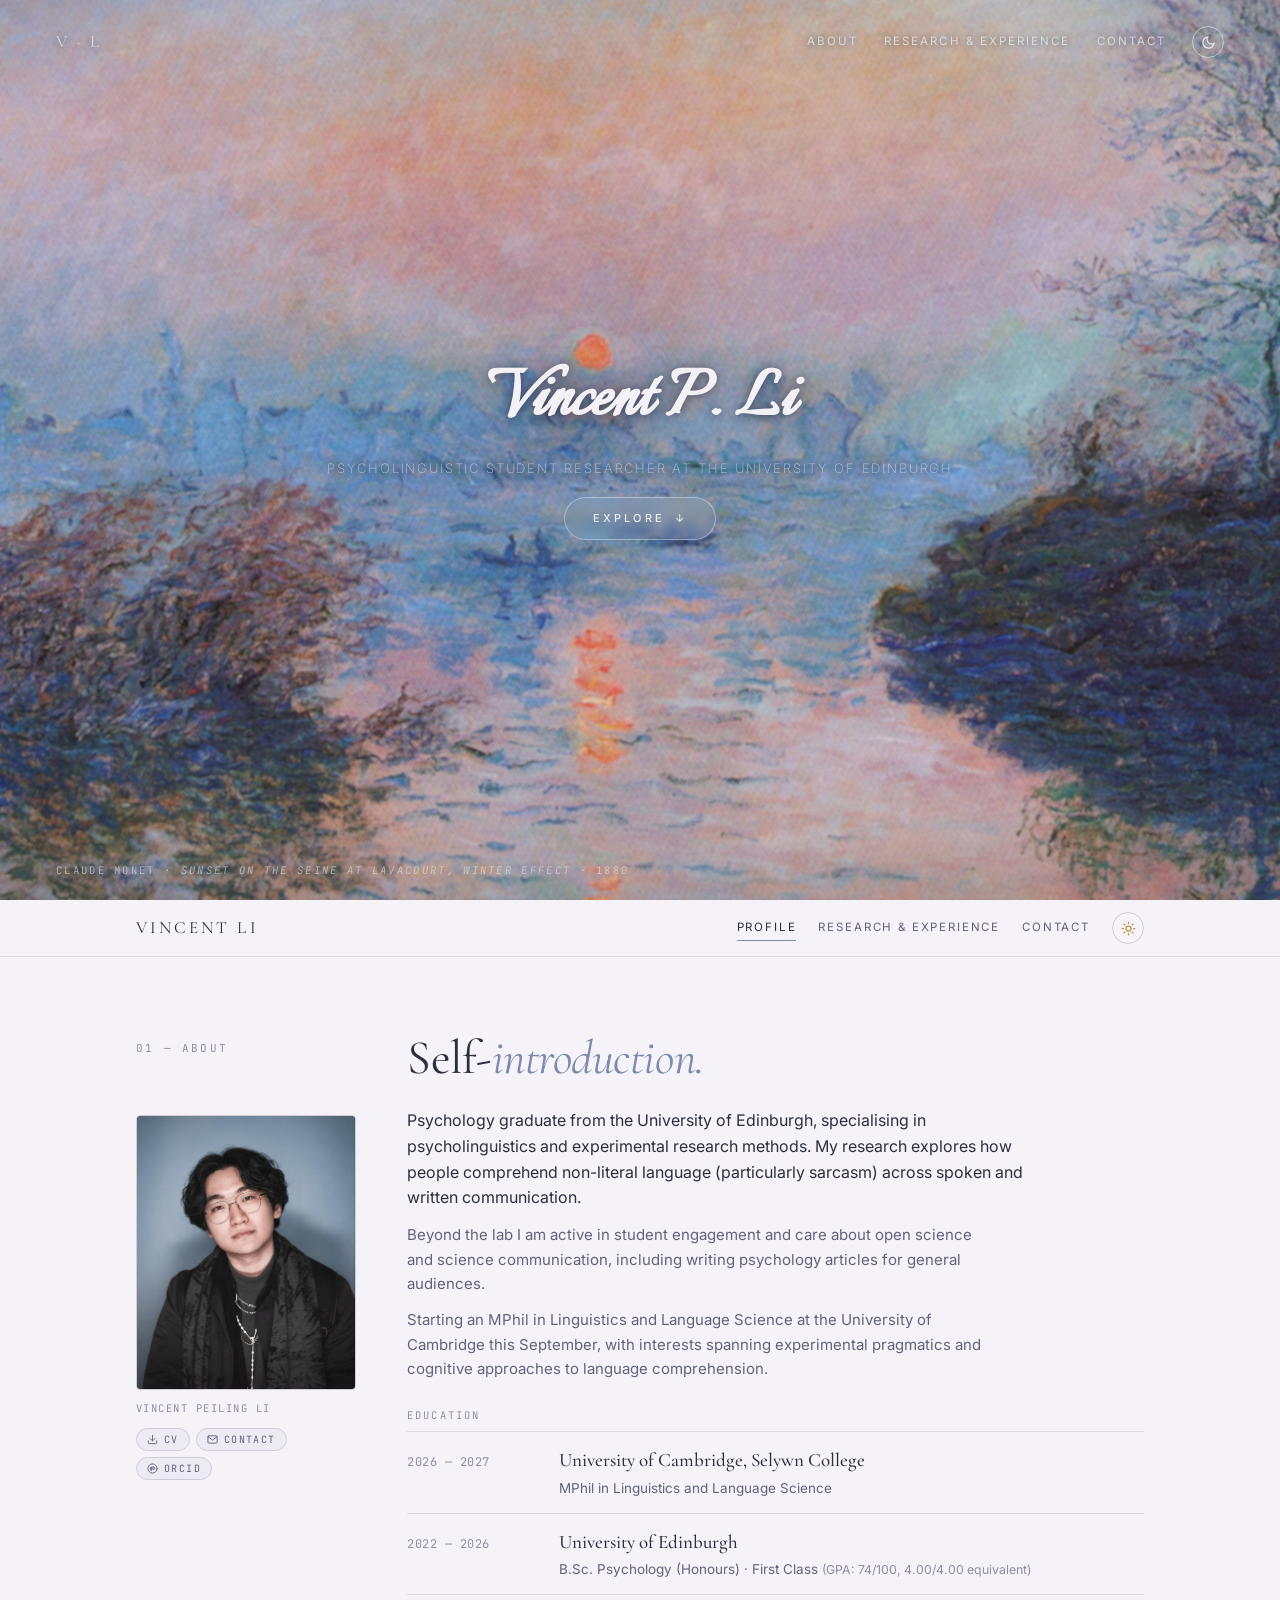
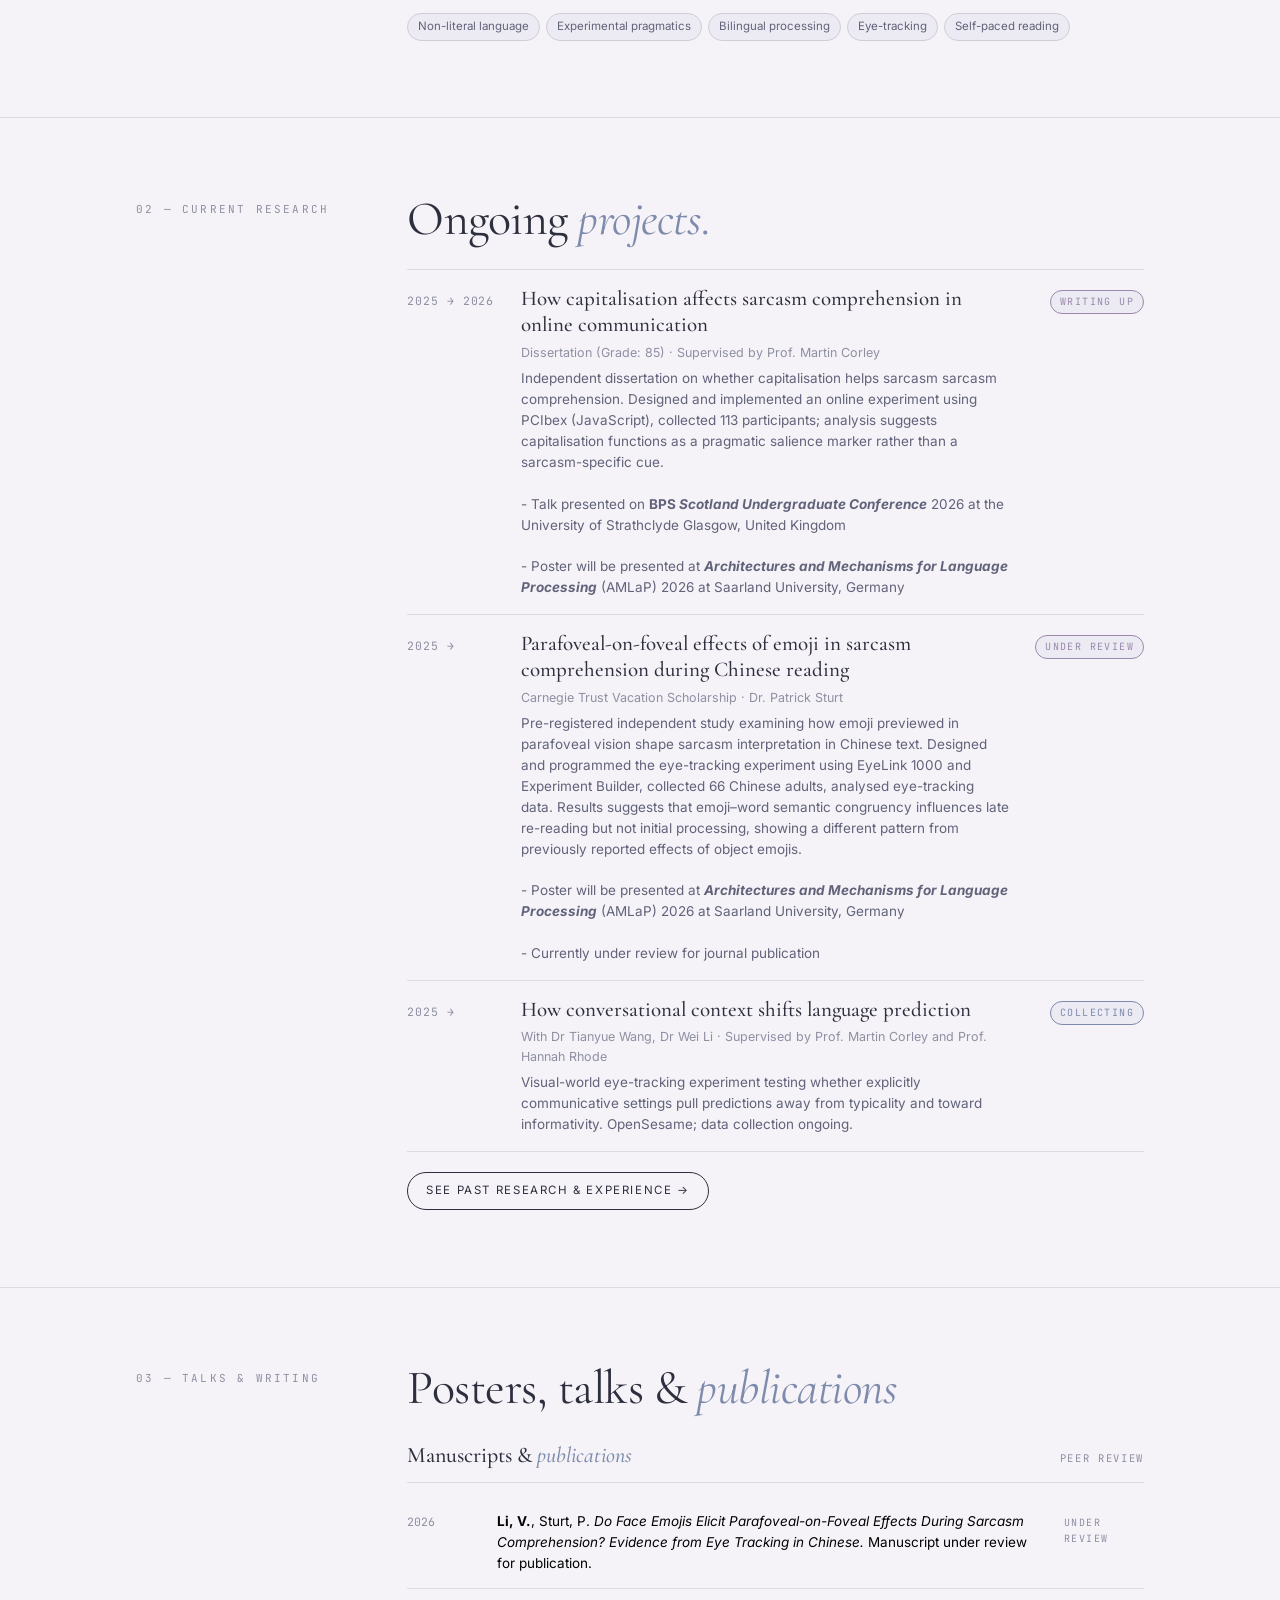
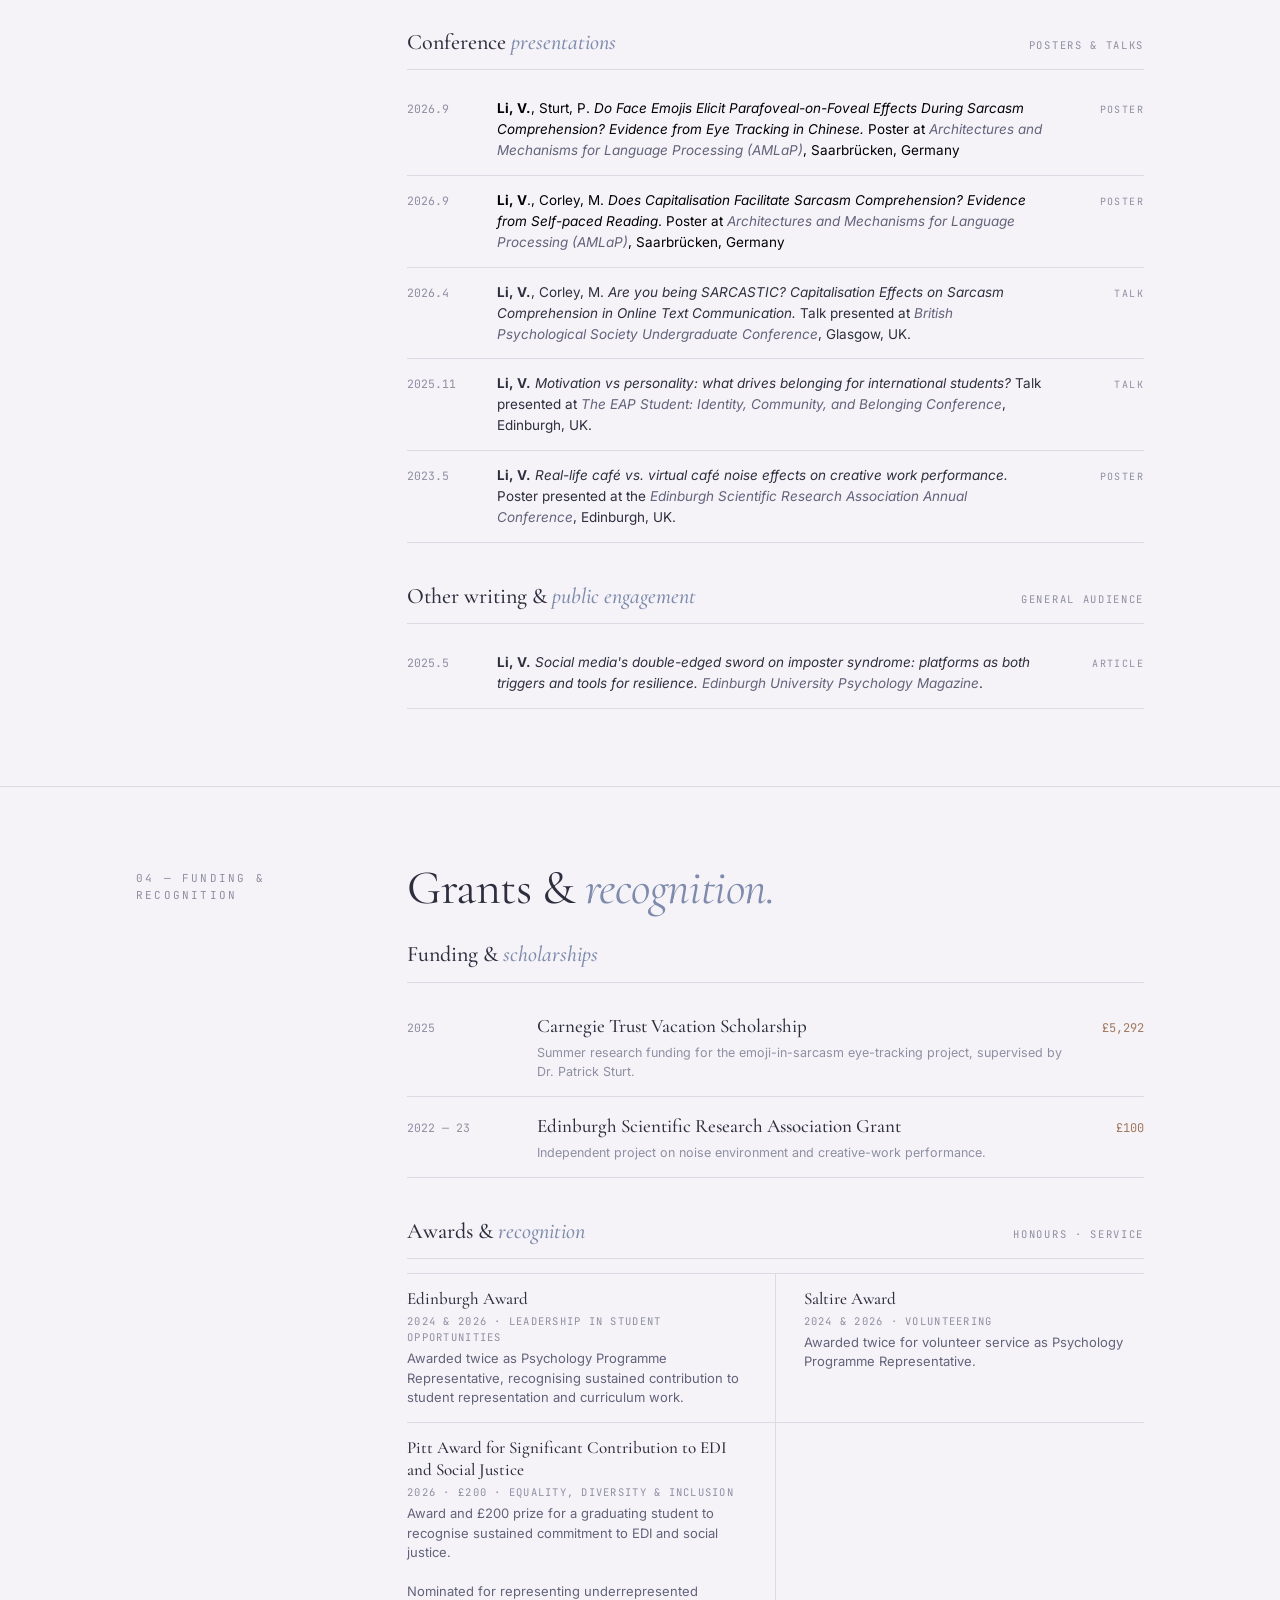
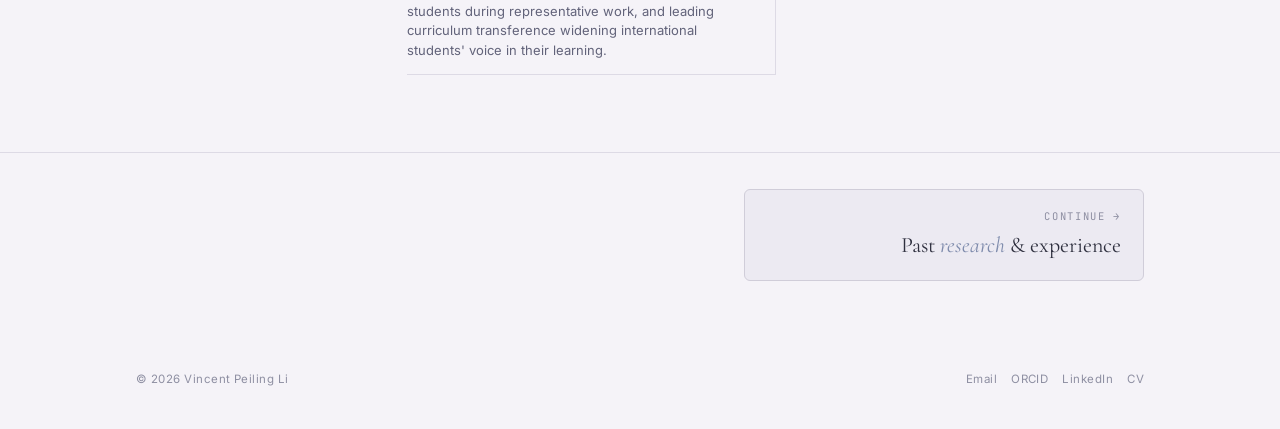
==== commit a666f678: "20260718 v6.6 update publication format" ====
--- a/index.html
+++ b/index.html
@@ -142,7 +142,7 @@
             and science communication, including writing psychology articles for general audiences.
           </p>
           <p class="muted">
-            Starting an MPhil in Linguistic and Language Science at the University of Cambridge this September, with
+            Starting an MPhil in Linguistics and Language Science at the University of Cambridge this September, with
             interests spanning experimental pragmatics and cognitive approaches to language comprehension.
           </p>
         </div>
@@ -154,7 +154,7 @@
             <div class="yr">2026 — 2027</div>
             <div class="what">
               <span class="school">University of Cambridge, Selywn College</span>
-              <span class="degree">MPhil in Linguistic and Language Science</span>
+              <span class="degree">MPhil in Linguistics and Language Science</span>
             </div>
           </div>
           <div class="edu-row">
@@ -234,13 +234,25 @@
     <div class="sec-grid">
       <div class="sec-label">03 — Talks &amp; Writing</div>
       <div>
-        <h2 class="sec-title">Posters, talks &amp; <em>writing.</em></h2>
-        <div>
+        <h2 class="sec-title">Posters, talks &amp; <em>publications</em></h2>
+
+        <div class="funding">
+          <div class="split-head">
+            <h3>Manuscripts &amp; <em>publications</em></h3>
+            <div class="count">Peer review</div>
+          </div>
           <div class="pub-row">
             <div class="yr">2026</div>
             <div class="cite" style="color: #000000"><b>Li, V.</b>, Sturt, P. <i>Do Face Emojis Elicit Parafoveal-on-Foveal Effects During Sarcasm Comprehension? Evidence from Eye Tracking in Chinese.</i> Manuscript under review for publication.</div>
             <div class="kind">UNDER REVIEW</div>
           </div>
+        </div>
+
+        <div class="funding">
+          <div class="split-head">
+            <h3>Conference <em>presentations</em></h3>
+            <div class="count">Posters &amp; talks</div>
+          </div>
           <div class="pub-row">
             <div class="yr">2026.9</div>
             <div class="cite" style="color: #000000"><b>Li, V.</b>, Sturt, P. <i>Do Face Emojis Elicit Parafoveal-on-Foveal Effects During Sarcasm Comprehension? Evidence from Eye Tracking in Chinese.</i> Poster at <i style="color: rgb(98, 99, 122);">Architectures and Mechanisms for Language Processing (AMLaP)</i>, Saarbrücken, Germany</div>
@@ -253,7 +265,7 @@
           </div>
           <div class="pub-row">
             <div class="yr">2026.4</div>
-            <div class="cite">Li, V., Corley, M. Are you being SARCASTIC? Capitalisation Effects on Sarcasm Comprehension in Online Text Communication. Talk presented at <span style="color: #62637a;">British Psychological Society Undergraduate Conference</span>, Glasgow, UK.</div>
+            <div class="cite"><b>Li, V.</b>, Corley, M. <i>Are you being SARCASTIC? Capitalisation Effects on Sarcasm Comprehension in Online Text Communication.</i> Talk presented at <span style="color: #62637a;"><i>British Psychological Society Undergraduate Conference</i></span>, Glasgow, UK.</div>
             <div class="kind">Talk</div>
           </div>
           <div class="pub-row">
@@ -262,14 +274,21 @@
             <div class="kind">Talk</div>
           </div>
           <div class="pub-row">
+            <div class="yr">2023.5</div>
+            <div class="cite"><b>Li, V.</b> <em>Real-life café vs. virtual café noise effects on creative work performance.</em> Poster presented at the <span class="venue" style="color: #62637A">Edinburgh Scientific Research Association Annual Conference</span>, Edinburgh, UK.</div>
+            <div class="kind">Poster</div>
+          </div>
+        </div>
+
+        <div>
+          <div class="split-head">
+            <h3>Other writing &amp; <em>public engagement</em></h3>
+            <div class="count">General audience</div>
+          </div>
+          <div class="pub-row">
             <div class="yr">2025.5</div>
             <div class="cite"><b>Li, V.</b> <em>Social media's double-edged sword on imposter syndrome: platforms as both triggers and tools for resilience.</em> <span class="venue">Edinburgh University Psychology Magazine</span>.</div>
             <div class="kind">Article</div>
-          </div>
-          <div class="pub-row">
-            <div class="yr">2023.5</div>
-            <div class="cite"><b>Li, V.</b> <em>Real-life café vs. virtual café noise effects on creative work performance.</em> Poster presented at the <span class="venue" style="color: #62637A">Edinburgh Scientific Research Association Annual Conference</span>, Edinburgh, UK.</div>
-            <div class="kind">Poster</div>
           </div>
         </div>
       </div>
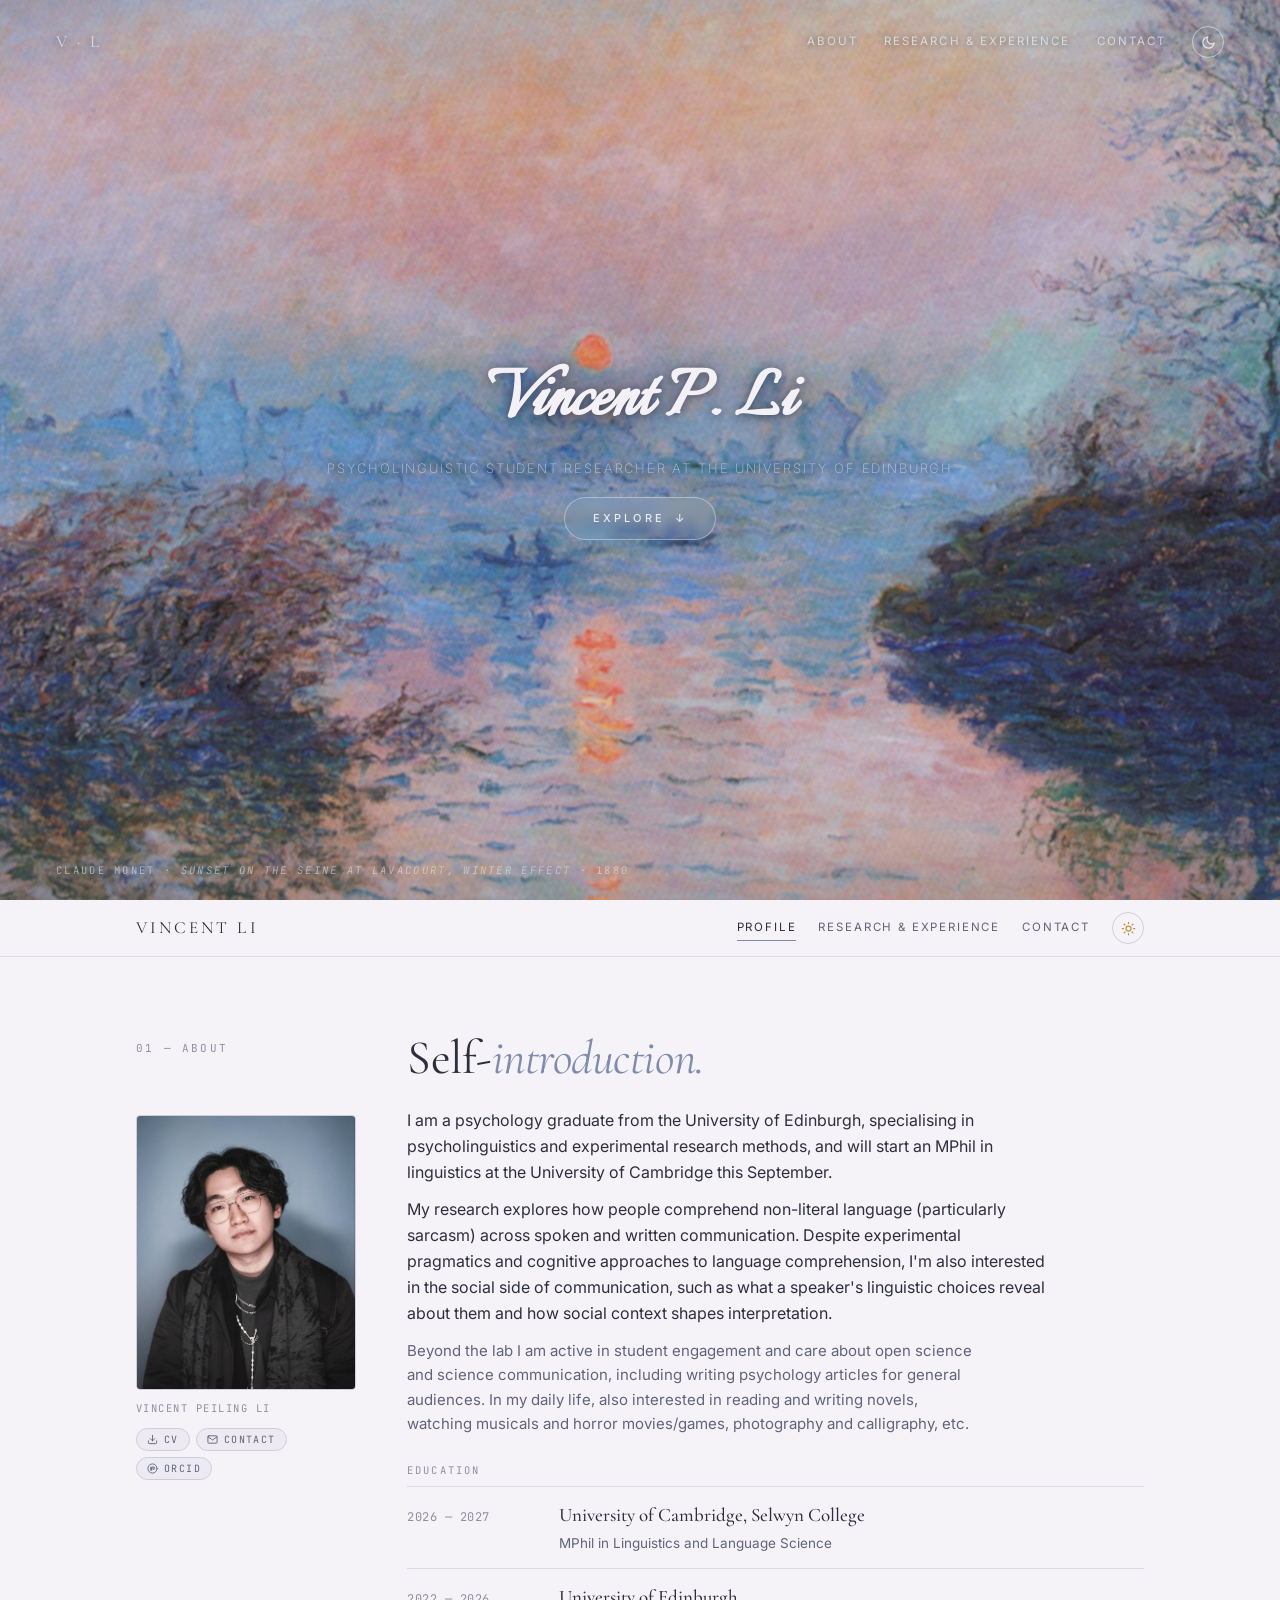
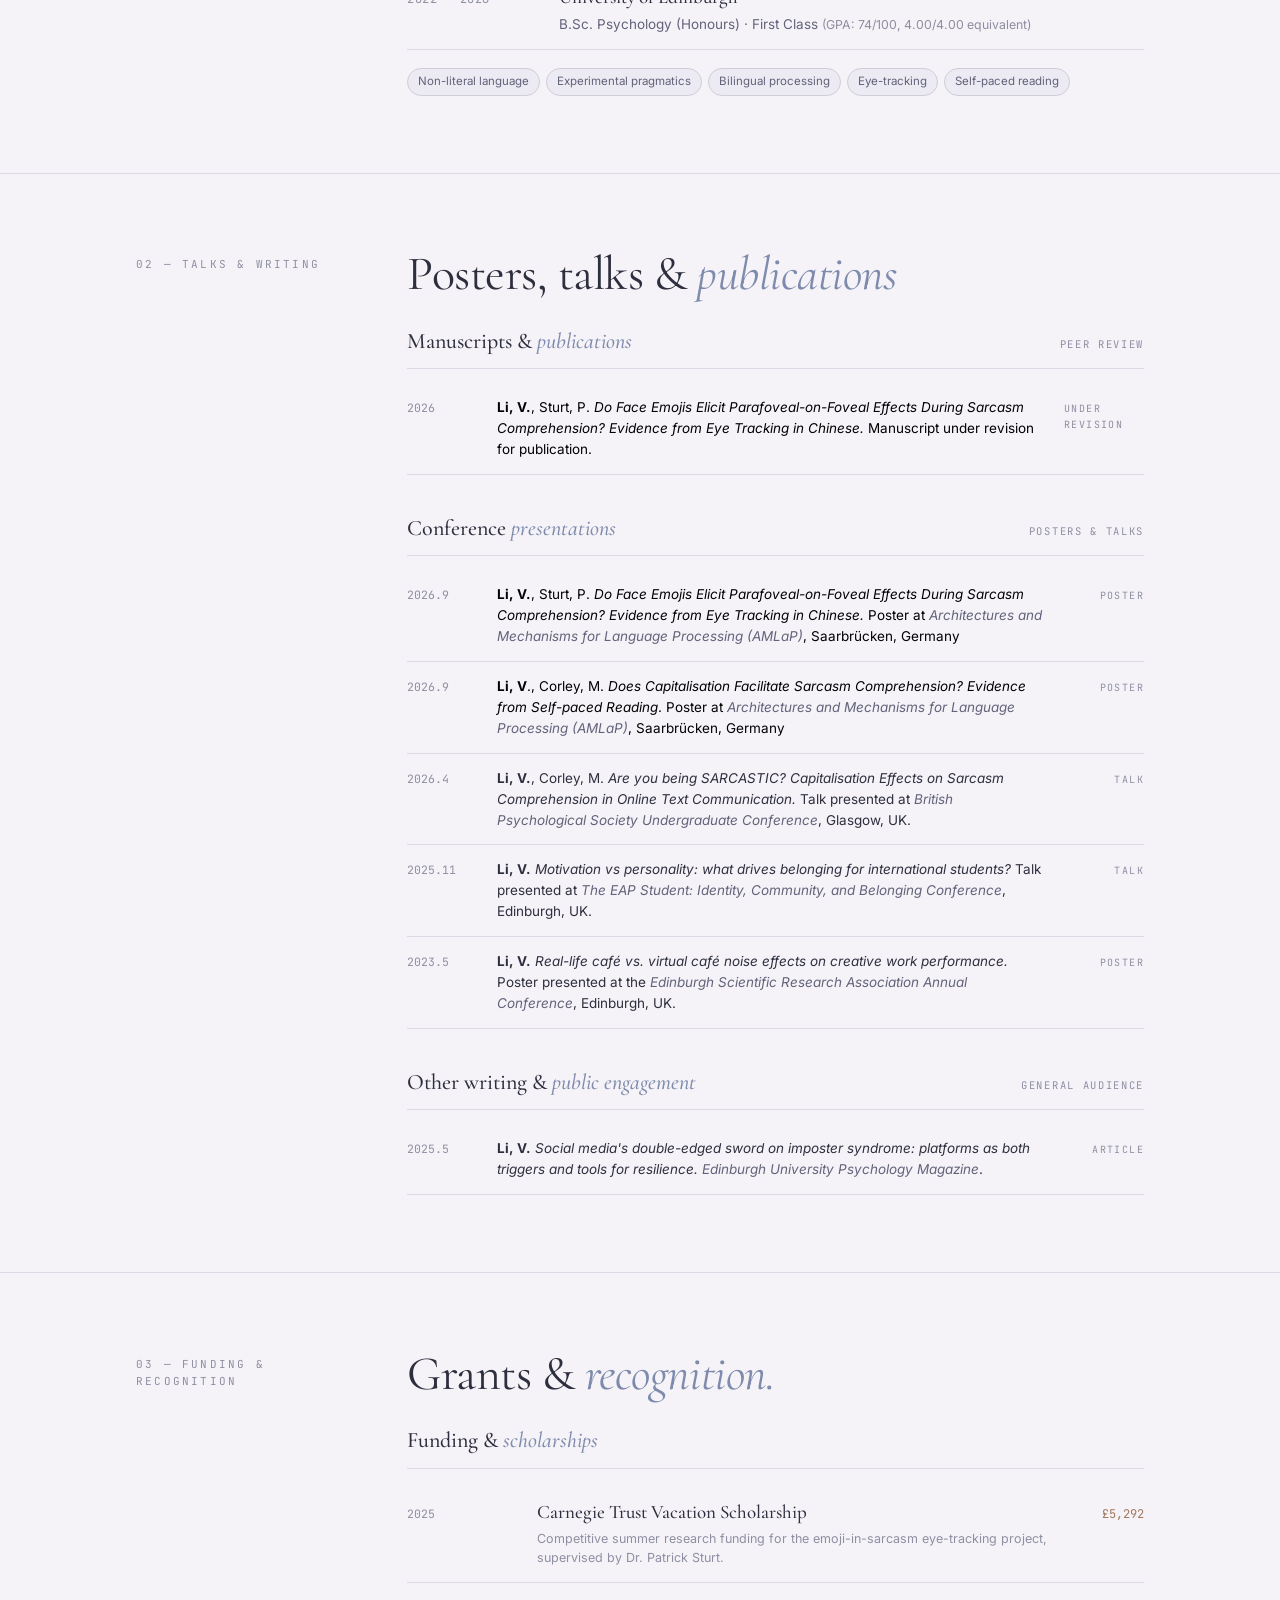
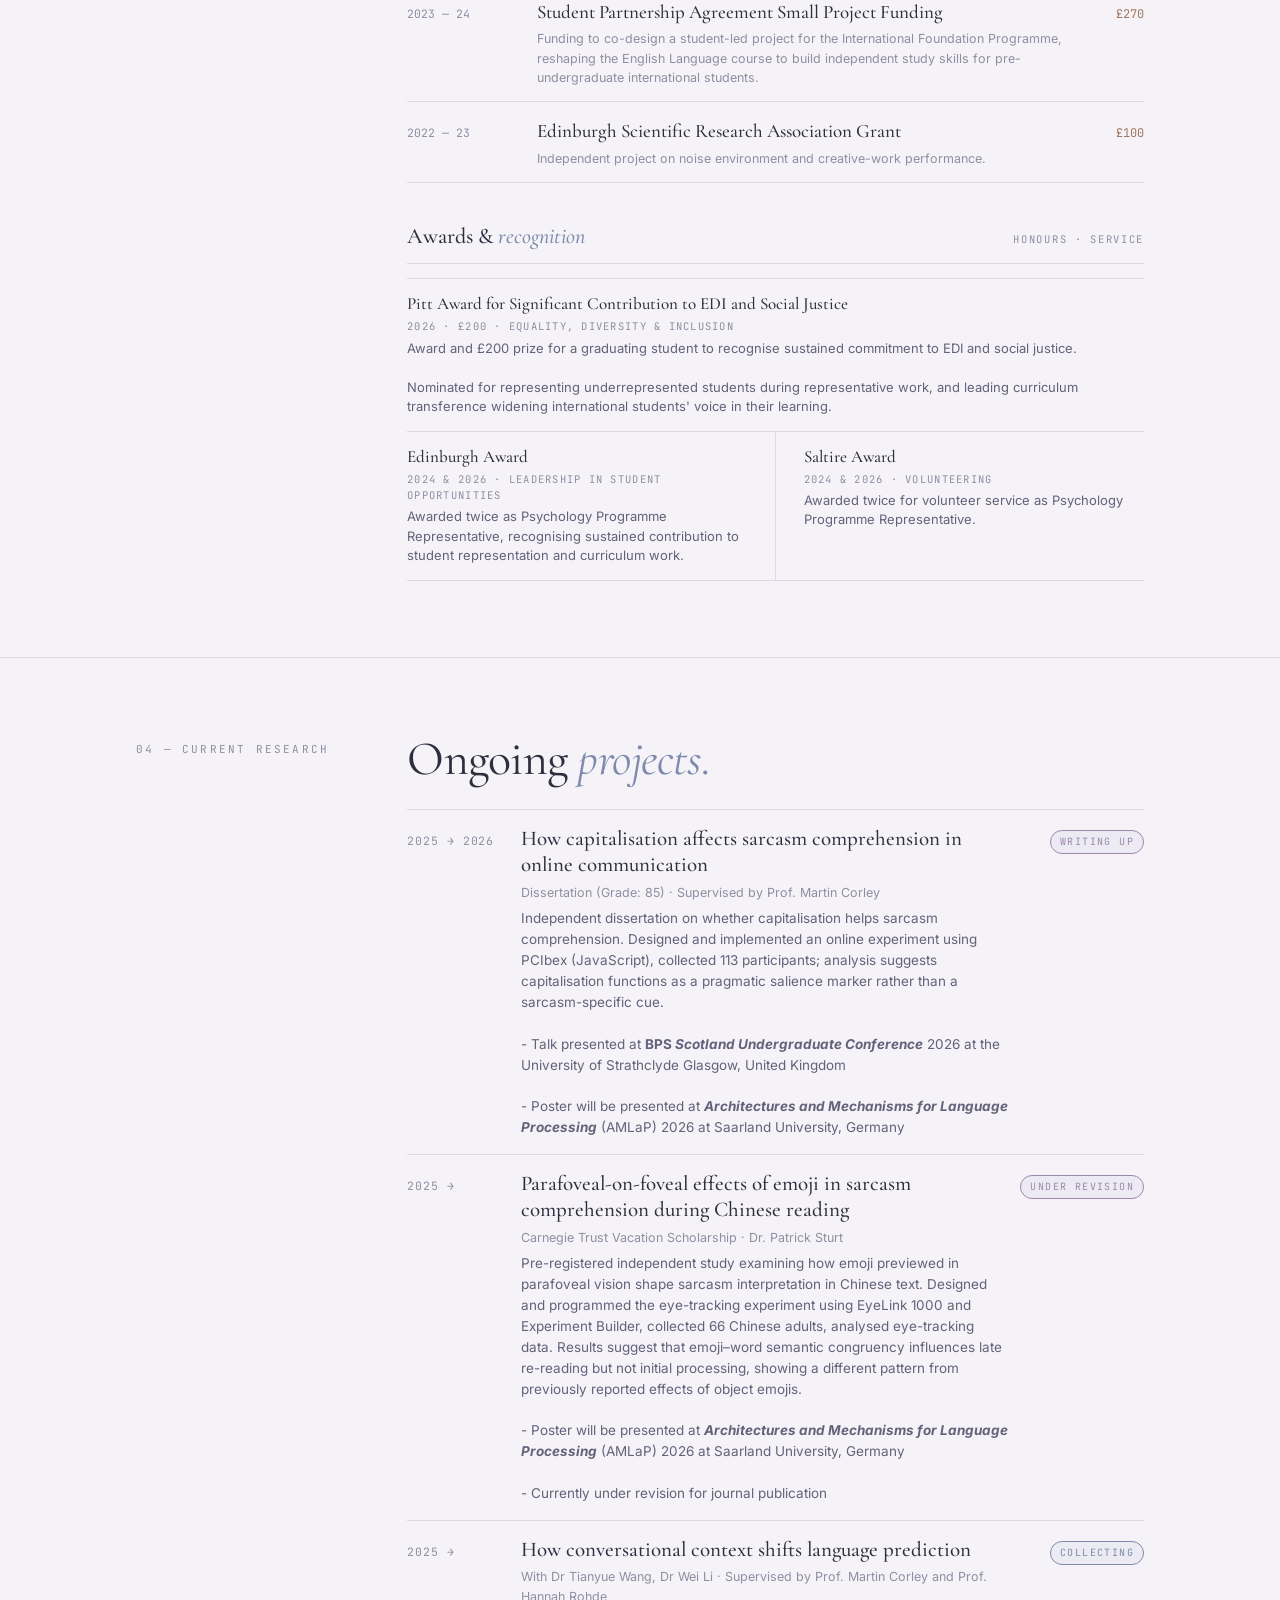
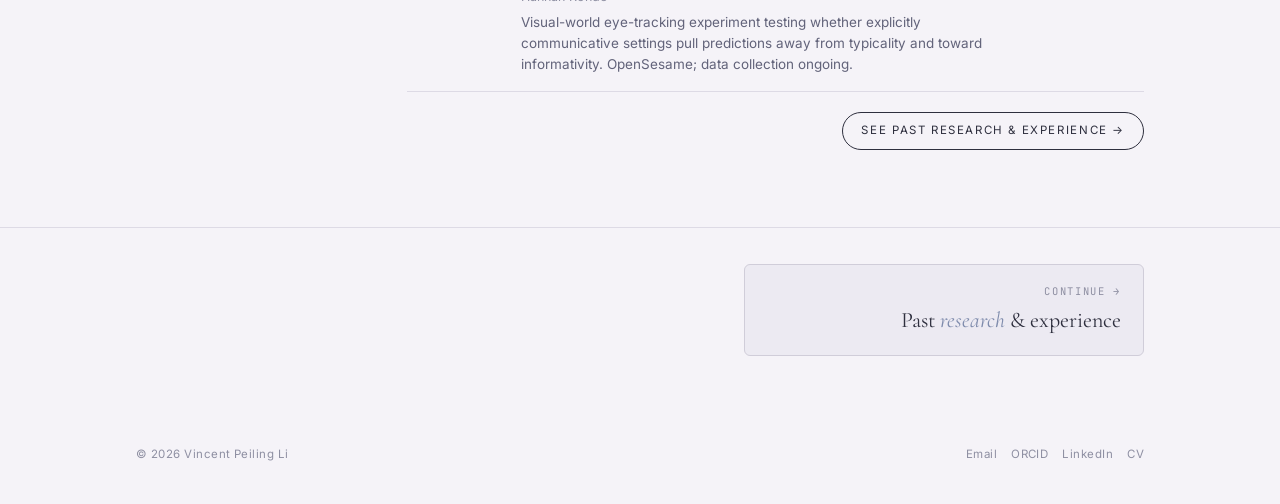
==== commit 3363613c: "20260801 v7.0" ====
--- a/index.html
+++ b/index.html
@@ -132,18 +132,21 @@
         <h2 class="sec-title">Self-<em>introduction.</em></h2>
         <div class="about-row">
           <p class="lead">
-            Psychology graduate from the University of Edinburgh, specialising in
-            psycholinguistics and experimental research methods. My research explores how
-            people comprehend non-literal language (particularly sarcasm) across spoken
-            and written communication.
+            I am a psychology graduate from the University of Edinburgh, specialising in
+            psycholinguistics and experimental research methods, and will start an MPhil in
+            linguistics at the University of Cambridge this September.
+          </p>
+          <p class="lead">
+            My research explores how people comprehend non-literal language (particularly sarcasm)
+            across spoken and written communication. Despite experimental pragmatics and cognitive
+            approaches to language comprehension, I'm also interested in the social side of communication,
+            such as what a speaker's linguistic choices reveal about them and how social context shapes interpretation.
           </p>
           <p class="muted">
             Beyond the lab I am active in student engagement and care about open science
             and science communication, including writing psychology articles for general audiences.
-          </p>
-          <p class="muted">
-            Starting an MPhil in Linguistics and Language Science at the University of Cambridge this September, with
-            interests spanning experimental pragmatics and cognitive approaches to language comprehension.
+            In my daily life, also interested in reading and writing novels, watching musicals and
+            horror movies/games, photography and calligraphy, etc.
           </p>
         </div>
 
@@ -153,7 +156,7 @@
           <div class="edu-row">
             <div class="yr">2026 — 2027</div>
             <div class="what">
-              <span class="school">University of Cambridge, Selywn College</span>
+              <span class="school">University of Cambridge, Selwyn College</span>
               <span class="degree">MPhil in Linguistics and Language Science</span>
             </div>
           </div>
@@ -179,11 +182,149 @@
   </div>
 </section>
 
+<!-- TALKS & WRITING -->
+<section class="block" id="publications">
+  <div class="wrap">
+    <div class="sec-grid">
+      <div class="sec-label">02 — Talks &amp; Writing</div>
+      <div>
+        <h2 class="sec-title">Posters, talks &amp; <em>publications</em></h2>
+
+        <div class="funding">
+          <div class="split-head">
+            <h3>Manuscripts &amp; <em>publications</em></h3>
+            <div class="count">Peer review</div>
+          </div>
+          <div class="pub-row">
+            <div class="yr">2026</div>
+            <div class="cite" style="color: #000000"><b>Li, V.</b>, Sturt, P. <i>Do Face Emojis Elicit Parafoveal-on-Foveal Effects During Sarcasm Comprehension? Evidence from Eye Tracking in Chinese.</i> Manuscript under revision for publication.</div>
+            <div class="kind">UNDER REVISION</div>
+          </div>
+        </div>
+
+        <div class="funding">
+          <div class="split-head">
+            <h3>Conference <em>presentations</em></h3>
+            <div class="count">Posters &amp; talks</div>
+          </div>
+          <div class="pub-row">
+            <div class="yr">2026.9</div>
+            <div class="cite" style="color: #000000"><b>Li, V.</b>, Sturt, P. <i>Do Face Emojis Elicit Parafoveal-on-Foveal Effects During Sarcasm Comprehension? Evidence from Eye Tracking in Chinese.</i> Poster at <i style="color: rgb(98, 99, 122);">Architectures and Mechanisms for Language Processing (AMLaP)</i>, Saarbrücken, Germany</div>
+            <div class="kind">POSTER</div>
+          </div>
+          <div class="pub-row">
+            <div class="yr">2026.9</div>
+            <div class="cite" style="color: #000000"><b>Li, V</b>., Corley, M. <i>Does Capitalisation Facilitate Sarcasm Comprehension? Evidence from Self-paced Reading</i>. Poster at <i style="color: #62637A">Architectures and Mechanisms for Language Processing (AMLaP)</i>, Saarbrücken, Germany</div>
+            <div class="kind">POSTER</div>
+          </div>
+          <div class="pub-row">
+            <div class="yr">2026.4</div>
+            <div class="cite"><b>Li, V.</b>, Corley, M. <i>Are you being SARCASTIC? Capitalisation Effects on Sarcasm Comprehension in Online Text Communication.</i> Talk presented at <span style="color: #62637a;"><i>British Psychological Society Undergraduate Conference</i></span>, Glasgow, UK.</div>
+            <div class="kind">Talk</div>
+          </div>
+          <div class="pub-row">
+            <div class="yr">2025.11</div>
+            <div class="cite"><b>Li, V.</b> <em>Motivation vs personality: what drives belonging for international students?</em> Talk presented at <span class="venue">The EAP Student: Identity, Community, and Belonging Conference</span>, Edinburgh, UK.</div>
+            <div class="kind">Talk</div>
+          </div>
+          <div class="pub-row">
+            <div class="yr">2023.5</div>
+            <div class="cite"><b>Li, V.</b> <em>Real-life café vs. virtual café noise effects on creative work performance.</em> Poster presented at the <span class="venue" style="color: #62637A">Edinburgh Scientific Research Association Annual Conference</span>, Edinburgh, UK.</div>
+            <div class="kind">Poster</div>
+          </div>
+        </div>
+
+        <div>
+          <div class="split-head">
+            <h3>Other writing &amp; <em>public engagement</em></h3>
+            <div class="count">General audience</div>
+          </div>
+          <div class="pub-row">
+            <div class="yr">2025.5</div>
+            <div class="cite"><b>Li, V.</b> <em>Social media's double-edged sword on imposter syndrome: platforms as both triggers and tools for resilience.</em> <span class="venue">Edinburgh University Psychology Magazine</span>.</div>
+            <div class="kind">Article</div>
+          </div>
+        </div>
+      </div>
+    </div>
+  </div>
+</section>
+
+<!-- FUNDING & RECOGNITION -->
+<section class="block" id="awards">
+  <div class="wrap">
+    <div class="sec-grid">
+      <div class="sec-label">03 — Funding &amp; Recognition</div>
+      <div>
+        <h2 class="sec-title">Grants &amp; <em>recognition.</em></h2>
+
+        <div class="funding">
+          <div class="split-head">
+            <h3>Funding &amp; <em>scholarships</em></h3>
+            <div class="count">
+</div>
+          </div>
+          <div class="award">
+            <div class="yr">2025</div>
+            <div>
+              <h4>Carnegie Trust Vacation Scholarship</h4>
+              <div class="meta">Competitive summer research funding for the emoji-in-sarcasm eye-tracking project, supervised by Dr. Patrick Sturt.</div>
+            </div>
+            <div class="amount">£5,292</div>
+          </div>
+          <div class="award">
+            <div class="yr">2023 — 24</div>
+            <div>
+              <h4>Student Partnership Agreement Small Project Funding</h4>
+              <div class="meta">Funding to co-design a student-led project for the International Foundation Programme, reshaping the English Language course to build independent study skills for pre-undergraduate international students.</div>
+            </div>
+            <div class="amount">£270</div>
+          </div>
+          <div class="award">
+            <div class="yr">2022 — 23</div>
+            <div>
+              <h4>Edinburgh Scientific Research Association Grant</h4>
+              <div class="meta">Independent project on noise environment and creative-work performance.</div>
+            </div>
+            <div class="amount">£100</div>
+          </div>
+        </div>
+
+        <div>
+          <div class="split-head">
+            <h3>Awards &amp; <em>recognition</em></h3>
+            <div class="count">Honours · service</div>
+          </div>
+          <div class="recognition">
+            <div class="item wide">
+              <h4>Pitt Award for Significant Contribution to EDI and Social Justice</h4>
+              <div class="meta">2026 · £200 · Equality, Diversity &amp; Inclusion</div>
+              <p>Award and £200 prize for a graduating student to recognise sustained commitment to EDI and social justice.<br></br>Nominated for representing underrepresented students during representative work, and leading curriculum transference widening international students' voice in their learning.</p>
+            </div>
+            <div class="pair">
+              <div class="item">
+                <h4>Edinburgh Award</h4>
+                <div class="meta">2024 &amp; 2026 · Leadership in Student Opportunities</div>
+                <p>Awarded twice as Psychology Programme Representative, recognising sustained contribution to student representation and curriculum work.</p>
+              </div>
+              <div class="item">
+                <h4>Saltire Award</h4>
+                <div class="meta">2024 &amp; 2026 · Volunteering</div>
+                <p>Awarded twice for volunteer service as Psychology Programme Representative.</p>
+              </div>
+            </div>
+          </div>
+        </div>
+      </div>
+    </div>
+  </div>
+</section>
+
 <!-- CURRENT RESEARCH (Motivation vs Personality removed) -->
 <section class="block" id="research">
   <div class="wrap">
     <div class="sec-grid">
-      <div class="sec-label">02 — Current Research</div>
+      <div class="sec-label">04 — Current Research</div>
       <div>
         <h2 class="sec-title">Ongoing <em>projects.</em></h2>
         <div class="rows">
@@ -192,7 +333,7 @@
             <div>
               <h3>How capitalisation affects sarcasm comprehension in online communication</h3>
               <div class="meta">Dissertation (Grade: 85) · Supervised by Prof. Martin Corley</div>
-              <p>Independent dissertation on whether capitalisation helps sarcasm sarcasm comprehension. Designed and implemented an online experiment using PCIbex (JavaScript), collected 113 participants; analysis suggests capitalisation functions as a pragmatic salience marker rather than a sarcasm-specific cue.<br></br>- Talk presented on <b>BPS <i>Scotland Undergraduate Conference</i></b> 2026 at the University of Strathclyde Glasgow, United Kingdom<br></br>- Poster will be presented at <b><i>Architectures and Mechanisms for Language Processing</i></b> (AMLaP) 2026 at Saarland University, Germany</p>
+              <p>Independent dissertation on whether capitalisation helps sarcasm comprehension. Designed and implemented an online experiment using PCIbex (JavaScript), collected 113 participants; analysis suggests capitalisation functions as a pragmatic salience marker rather than a sarcasm-specific cue.<br></br>- Talk presented at <b>BPS <i>Scotland Undergraduate Conference</i></b> 2026 at the University of Strathclyde Glasgow, United Kingdom<br></br>- Poster will be presented at <b><i>Architectures and Mechanisms for Language Processing</i></b> (AMLaP) 2026 at Saarland University, Germany</p>
             </div>
             <div class="stat draft">Writing up</div>
           </article>
@@ -202,16 +343,16 @@
             <div>
               <h3>Parafoveal-on-foveal effects of emoji in sarcasm comprehension during Chinese reading</h3>
               <div class="meta">Carnegie Trust Vacation Scholarship · Dr. Patrick Sturt</div>
-              <p>Pre-registered independent study examining how emoji previewed in parafoveal vision shape sarcasm interpretation in Chinese text. Designed and programmed the eye-tracking experiment using EyeLink 1000 and Experiment Builder, collected 66 Chinese adults, analysed eye-tracking data. Results suggests that emoji–word semantic congruency influences late re-reading but not initial processing, showing a different pattern from previously reported effects of object emojis.<br></br>- Poster will be presented at <b><i>Architectures and Mechanisms for Language Processing</i></b> (AMLaP) 2026 at Saarland University, Germany<br></br>- Currently under review for journal publication</p>
-            </div>
-            <div class="stat draft">UNDER REVIEW</div>
+              <p>Pre-registered independent study examining how emoji previewed in parafoveal vision shape sarcasm interpretation in Chinese text. Designed and programmed the eye-tracking experiment using EyeLink 1000 and Experiment Builder, collected 66 Chinese adults, analysed eye-tracking data. Results suggest that emoji–word semantic congruency influences late re-reading but not initial processing, showing a different pattern from previously reported effects of object emojis.<br></br>- Poster will be presented at <b><i>Architectures and Mechanisms for Language Processing</i></b> (AMLaP) 2026 at Saarland University, Germany<br></br>- Currently under revision for journal publication</p>
+            </div>
+            <div class="stat draft">UNDER REVISION</div>
           </article>
 
           <article class="row">
             <div class="yr">2025 →</div>
             <div>
               <h3>How conversational context shifts language prediction</h3>
-              <div class="meta">With Dr Tianyue Wang, Dr Wei Li · Supervised by Prof. Martin Corley and Prof. Hannah Rhode</div>
+              <div class="meta">With Dr Tianyue Wang, Dr Wei Li · Supervised by Prof. Martin Corley and Prof. Hannah Rohde</div>
               <p>Visual-world eye-tracking experiment testing whether explicitly communicative settings pull predictions away from typicality and toward informativity. OpenSesame; data collection ongoing.</p>
             </div>
             <div class="stat live">Collecting</div>
@@ -220,7 +361,7 @@
 
         </div>
 
-        <div style="margin-top: 20px;">
+        <div style="margin-top: 20px; text-align: right;">
           <a class="btn ghost" href="research.html">See past research &amp; experience →</a>
         </div>
       </div>
@@ -228,133 +369,14 @@
   </div>
 </section>
 
+<!-- CURRENT RESEARCH (Motivation vs Personality removed) -->
+
+
 <!-- TALKS & WRITING -->
-<section class="block" id="publications">
-  <div class="wrap">
-    <div class="sec-grid">
-      <div class="sec-label">03 — Talks &amp; Writing</div>
-      <div>
-        <h2 class="sec-title">Posters, talks &amp; <em>publications</em></h2>
-
-        <div class="funding">
-          <div class="split-head">
-            <h3>Manuscripts &amp; <em>publications</em></h3>
-            <div class="count">Peer review</div>
-          </div>
-          <div class="pub-row">
-            <div class="yr">2026</div>
-            <div class="cite" style="color: #000000"><b>Li, V.</b>, Sturt, P. <i>Do Face Emojis Elicit Parafoveal-on-Foveal Effects During Sarcasm Comprehension? Evidence from Eye Tracking in Chinese.</i> Manuscript under review for publication.</div>
-            <div class="kind">UNDER REVIEW</div>
-          </div>
-        </div>
-
-        <div class="funding">
-          <div class="split-head">
-            <h3>Conference <em>presentations</em></h3>
-            <div class="count">Posters &amp; talks</div>
-          </div>
-          <div class="pub-row">
-            <div class="yr">2026.9</div>
-            <div class="cite" style="color: #000000"><b>Li, V.</b>, Sturt, P. <i>Do Face Emojis Elicit Parafoveal-on-Foveal Effects During Sarcasm Comprehension? Evidence from Eye Tracking in Chinese.</i> Poster at <i style="color: rgb(98, 99, 122);">Architectures and Mechanisms for Language Processing (AMLaP)</i>, Saarbrücken, Germany</div>
-            <div class="kind">POSTER</div>
-          </div>
-          <div class="pub-row">
-            <div class="yr">2026.9</div>
-            <div class="cite" style="color: #000000"><b>Li, V</b>., Corley, M. <i>Does Capitalisation Facilitate Sarcasm Comprehension? Evidence from Self-paced Reading</i>. Poster at <i style="color: #62637A">Architectures and Mechanisms for Language Processing (AMLaP)</i>, Saarbrücken, Germany</div>
-            <div class="kind">POSTER</div>
-          </div>
-          <div class="pub-row">
-            <div class="yr">2026.4</div>
-            <div class="cite"><b>Li, V.</b>, Corley, M. <i>Are you being SARCASTIC? Capitalisation Effects on Sarcasm Comprehension in Online Text Communication.</i> Talk presented at <span style="color: #62637a;"><i>British Psychological Society Undergraduate Conference</i></span>, Glasgow, UK.</div>
-            <div class="kind">Talk</div>
-          </div>
-          <div class="pub-row">
-            <div class="yr">2025.11</div>
-            <div class="cite"><b>Li, V.</b> <em>Motivation vs personality: what drives belonging for international students?</em> Talk presented at <span class="venue">The EAP Student: Identity, Community, and Belonging Conference</span>, Edinburgh, UK.</div>
-            <div class="kind">Talk</div>
-          </div>
-          <div class="pub-row">
-            <div class="yr">2023.5</div>
-            <div class="cite"><b>Li, V.</b> <em>Real-life café vs. virtual café noise effects on creative work performance.</em> Poster presented at the <span class="venue" style="color: #62637A">Edinburgh Scientific Research Association Annual Conference</span>, Edinburgh, UK.</div>
-            <div class="kind">Poster</div>
-          </div>
-        </div>
-
-        <div>
-          <div class="split-head">
-            <h3>Other writing &amp; <em>public engagement</em></h3>
-            <div class="count">General audience</div>
-          </div>
-          <div class="pub-row">
-            <div class="yr">2025.5</div>
-            <div class="cite"><b>Li, V.</b> <em>Social media's double-edged sword on imposter syndrome: platforms as both triggers and tools for resilience.</em> <span class="venue">Edinburgh University Psychology Magazine</span>.</div>
-            <div class="kind">Article</div>
-          </div>
-        </div>
-      </div>
-    </div>
-  </div>
-</section>
+
 
 <!-- FUNDING & RECOGNITION -->
-<section class="block" id="awards">
-  <div class="wrap">
-    <div class="sec-grid">
-      <div class="sec-label">04 — Funding &amp; Recognition</div>
-      <div>
-        <h2 class="sec-title">Grants &amp; <em>recognition.</em></h2>
-
-        <div class="funding">
-          <div class="split-head">
-            <h3>Funding &amp; <em>scholarships</em></h3>
-            <div class="count">
-</div>
-          </div>
-          <div class="award">
-            <div class="yr">2025</div>
-            <div>
-              <h4>Carnegie Trust Vacation Scholarship</h4>
-              <div class="meta">Summer research funding for the emoji-in-sarcasm eye-tracking project, supervised by Dr. Patrick Sturt.</div>
-            </div>
-            <div class="amount">£5,292</div>
-          </div>
-          <div class="award">
-            <div class="yr">2022 — 23</div>
-            <div>
-              <h4>Edinburgh Scientific Research Association Grant</h4>
-              <div class="meta">Independent project on noise environment and creative-work performance.</div>
-            </div>
-            <div class="amount">£100</div>
-          </div>
-        </div>
-
-        <div>
-          <div class="split-head">
-            <h3>Awards &amp; <em>recognition</em></h3>
-            <div class="count">Honours · service</div>
-          </div>
-          <div class="recognition">
-            <div class="item">
-              <h4>Edinburgh Award</h4>
-              <div class="meta">2024 &amp; 2026 · Leadership in Student Opportunities</div>
-              <p>Awarded twice as Psychology Programme Representative, recognising sustained contribution to student representation and curriculum work.</p>
-            </div>
-            <div class="item">
-              <h4>Saltire Award</h4>
-              <div class="meta">2024 &amp; 2026 · Volunteering</div>
-              <p>Awarded twice for volunteer service as Psychology Programme Representative.</p>
-            </div>
-            <div class="item">
-              <h4>Pitt Award for Significant Contribution to EDI and Social Justice</h4>
-              <div class="meta">2026 · £200 · Equality, Diversity &amp; Inclusion</div>
-              <p>Award and £200 prize for a graduating student to recognise sustained commitment to EDI and social justice.<br></br>Nominated for representing underrepresented students during representative work, and leading curriculum transference widening international students' voice in their learning.</p>
-            </div>
-          </div>
-        </div>
-      </div>
-    </div>
-  </div>
-</section>
+
 
 <!-- Single "next page" nav → Research -->
 <div class="wrap">
--- a/styles.css
+++ b/styles.css
@@ -461,12 +461,17 @@
 
 .recognition{ display: grid; grid-template-columns: 1fr 1fr; border-top: 1px solid var(--rule-soft); }
 @media (max-width: 760px){ .recognition{ grid-template-columns: 1fr; } }
-.recognition .item{ padding: 14px 0; border-bottom: 1px solid var(--rule-soft); }
-.recognition .item:nth-child(odd){ padding-right: 28px; border-right: 1px solid var(--rule-soft); }
-.recognition .item:nth-child(even){ padding-left: 28px; }
+.recognition{ display: flex; flex-direction: column; }
+.recognition .item{ padding: 14px 0; }
+.recognition .item.wide{ border-bottom: 1px solid var(--rule-soft); }
+.recognition .pair{ display: grid; grid-template-columns: 1fr 1fr; }
+.recognition .pair .item{ border-bottom: 1px solid var(--rule-soft); }
+.recognition .pair .item:first-child{ padding-right: 28px; border-right: 1px solid var(--rule-soft); }
+.recognition .pair .item:last-child{ padding-left: 28px; }
 @media (max-width: 760px){
-  .recognition .item:nth-child(odd){ padding-right: 0; border-right: 0; }
-  .recognition .item:nth-child(even){ padding-left: 0; }
+  .recognition .pair{ grid-template-columns: 1fr; }
+  .recognition .pair .item:first-child{ padding-right: 0; border-right: 0; }
+  .recognition .pair .item:last-child{ padding-left: 0; }
 }
 .recognition h4{ font-family: 'Cormorant Garamond', serif; font-weight: 500; font-size: 17px; line-height: 1.3; margin: 0 0 3px; color: var(--ink); }
 .recognition .meta{ font-family: 'JetBrains Mono', monospace; font-size: 10.5px; letter-spacing: .12em; text-transform: uppercase; color: var(--ink-3); margin-bottom: 4px; }
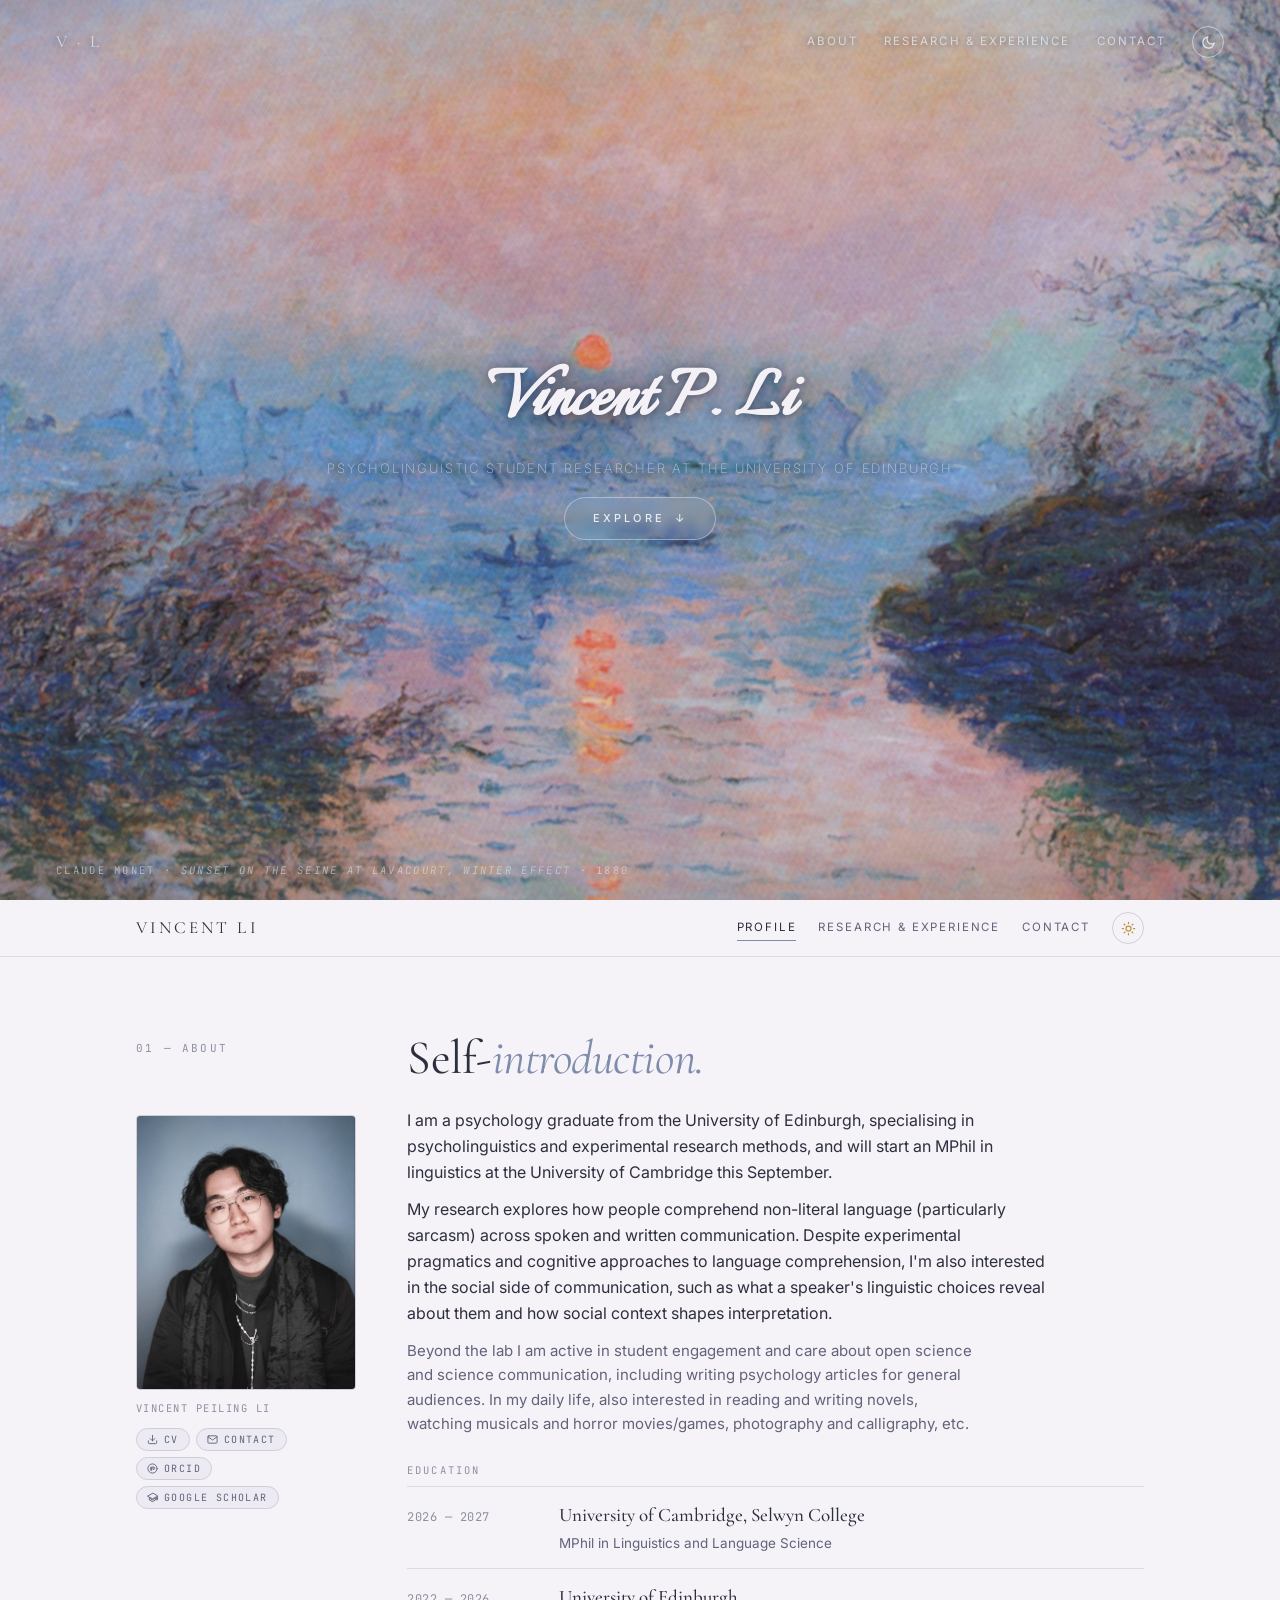
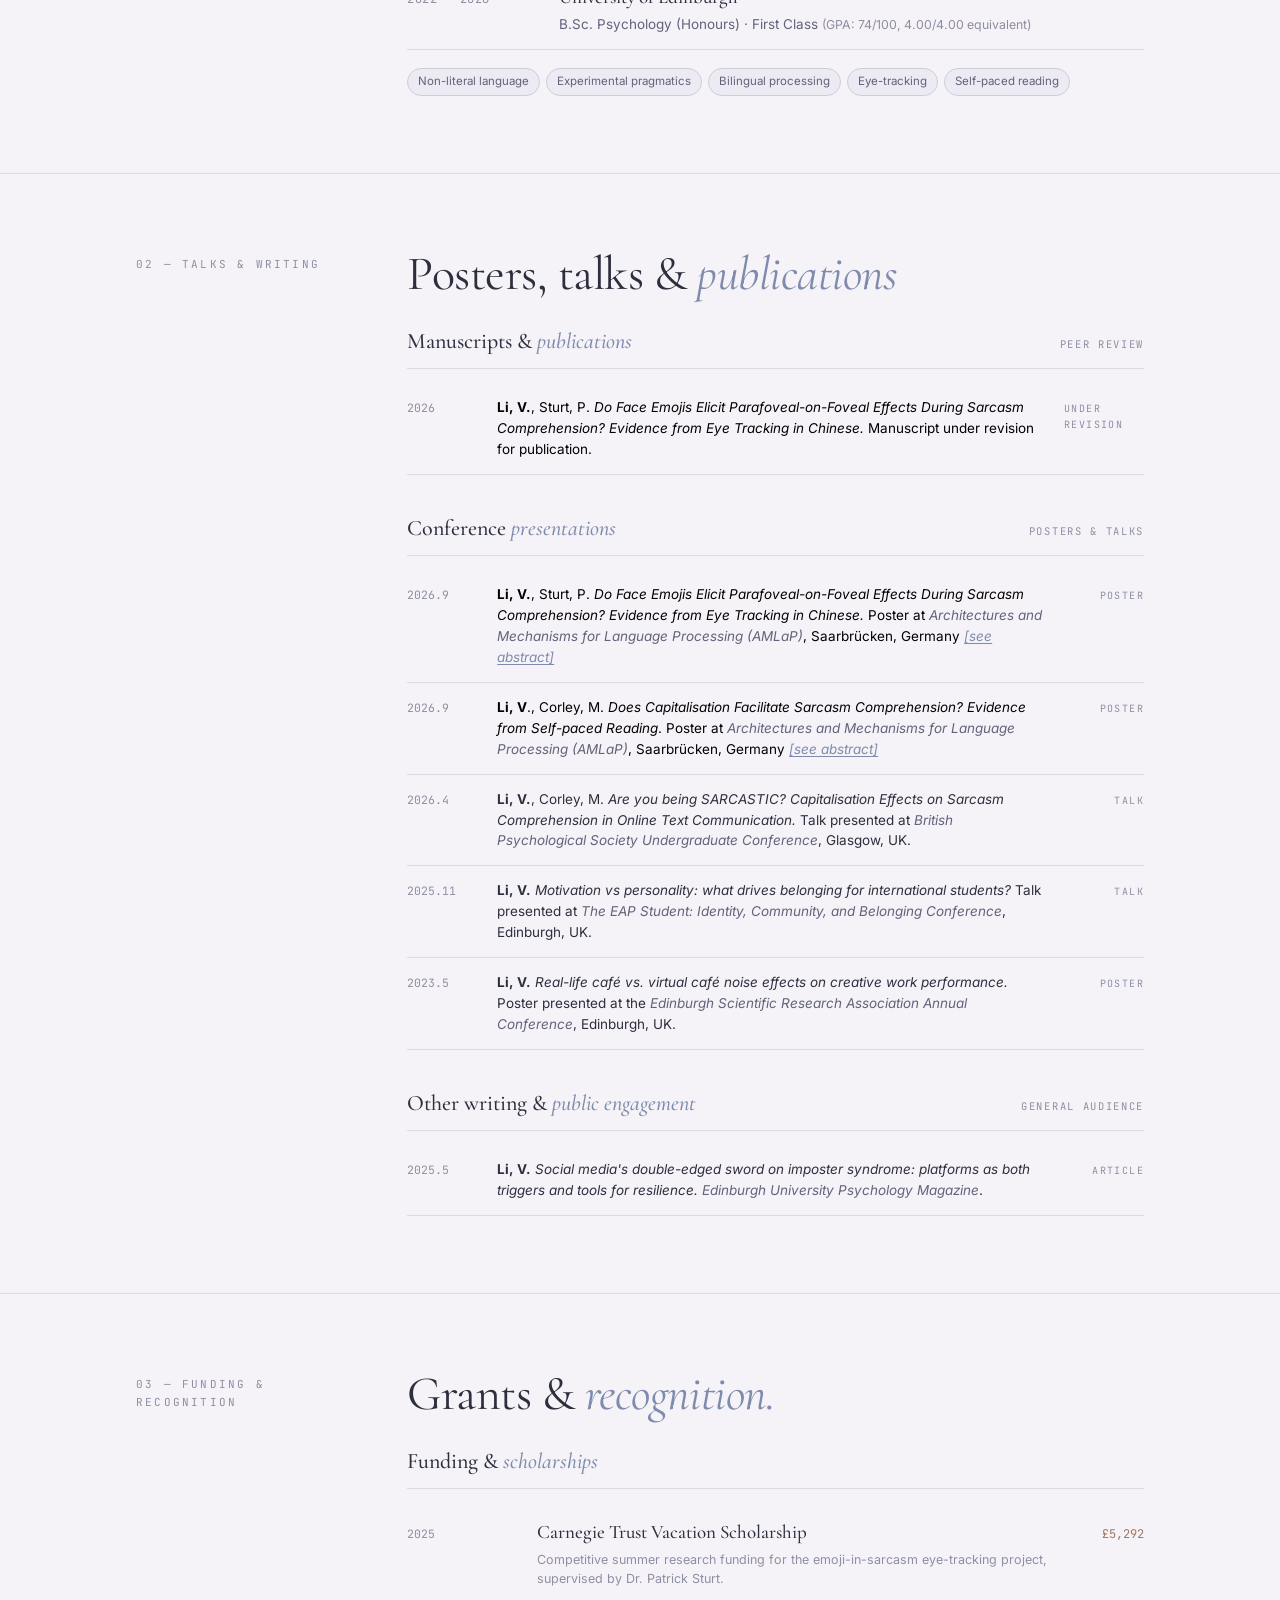
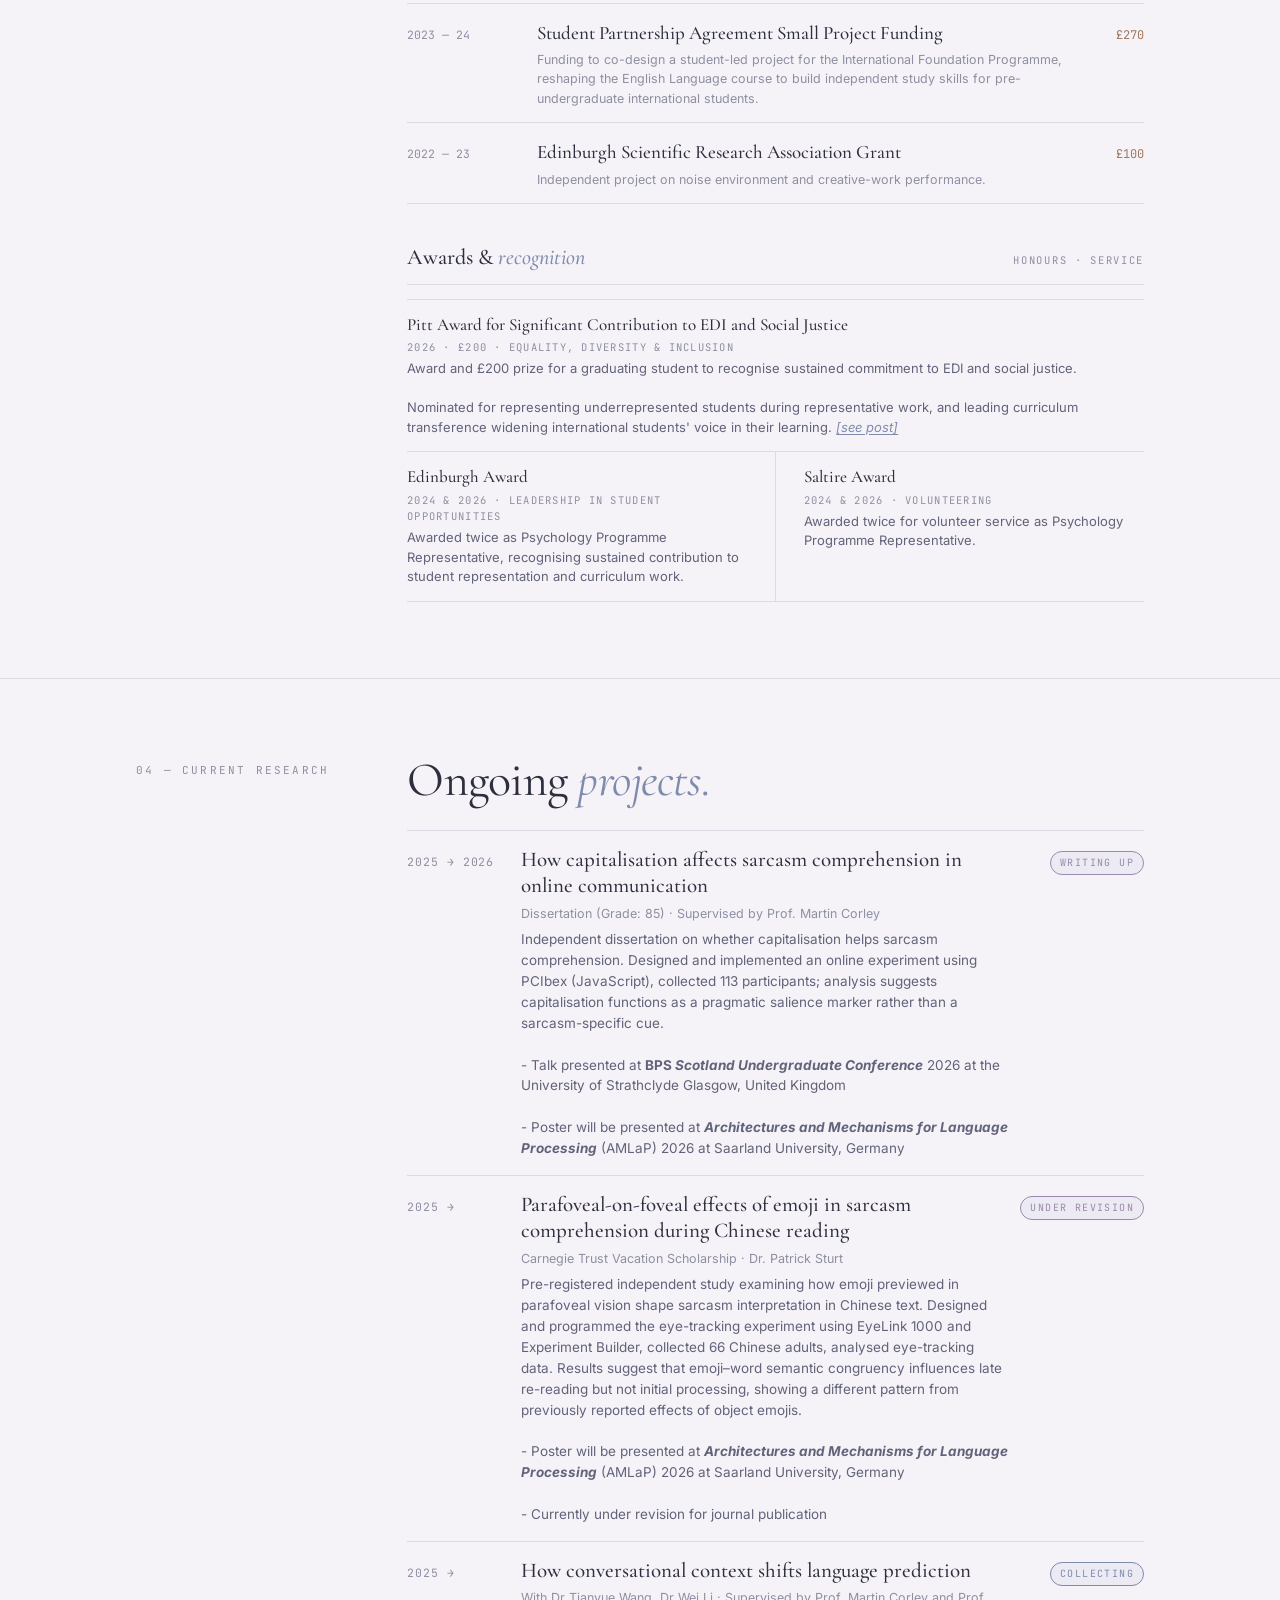
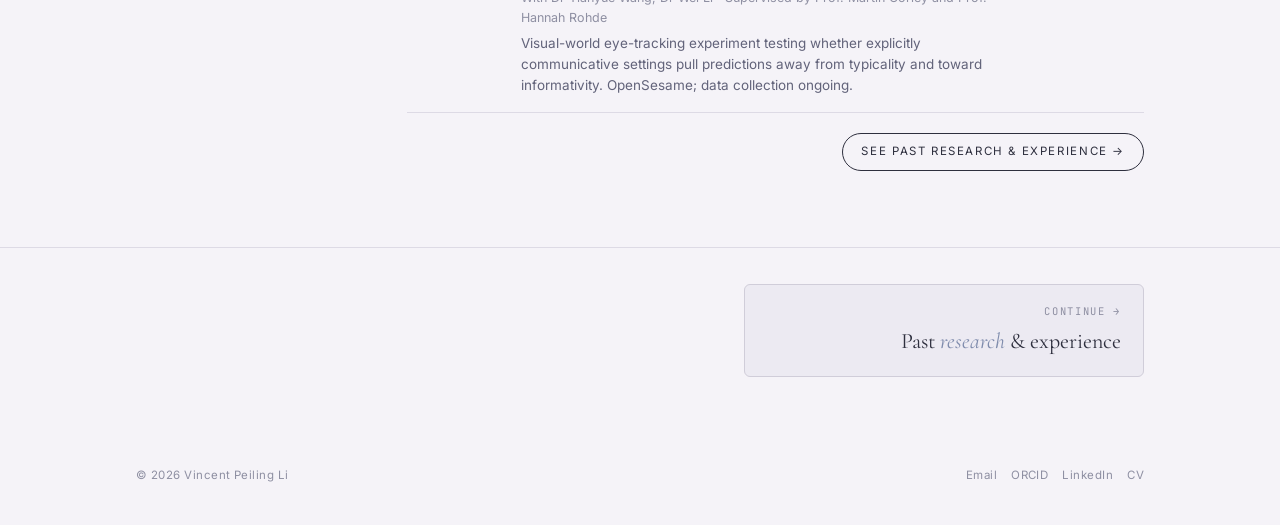
==== commit 161d3b3b: "20260808 v7.1" ====
--- a/index.html
+++ b/index.html
@@ -125,6 +125,10 @@
               <svg viewBox="0 0 24 24" fill="none" stroke="currentColor" stroke-width="2" stroke-linecap="round" stroke-linejoin="round"><circle cx="12" cy="12" r="10"></circle><path d="M9 9h1v7H9z"></path><path d="M13 9h1.5c1.4 0 2.5 1.1 2.5 2.5v0c0 1.4-1.1 2.5-2.5 2.5H13V9z"></path></svg>
               ORCID
             </a>
+            <a class="iconlink" href="https://scholar.google.com/citations?view_op=list_works&amp;hl=en&amp;hl=en&amp;user=eAGU32EAAAAJ" target="_blank" rel="noopener">
+              <svg viewBox="0 0 24 24" fill="none" stroke="currentColor" stroke-width="2" stroke-linecap="round" stroke-linejoin="round"><path d="M12 3 1 9l11 6 9-4.91V17h2V9z"></path><path d="M5 13.18v4L12 21l7-3.82v-4L12 17z"></path></svg>
+              Google Scholar
+            </a>
           </div>
         </div>
       </div>
@@ -209,12 +213,12 @@
           </div>
           <div class="pub-row">
             <div class="yr">2026.9</div>
-            <div class="cite" style="color: #000000"><b>Li, V.</b>, Sturt, P. <i>Do Face Emojis Elicit Parafoveal-on-Foveal Effects During Sarcasm Comprehension? Evidence from Eye Tracking in Chinese.</i> Poster at <i style="color: rgb(98, 99, 122);">Architectures and Mechanisms for Language Processing (AMLaP)</i>, Saarbrücken, Germany</div>
+            <div class="cite" style="color: #000000"><b>Li, V.</b>, Sturt, P. <i>Do Face Emojis Elicit Parafoveal-on-Foveal Effects During Sarcasm Comprehension? Evidence from Eye Tracking in Chinese.</i> Poster at <i style="color: rgb(98, 99, 122);">Architectures and Mechanisms for Language Processing (AMLaP)</i>, Saarbrücken, Germany <a class="abstract-link" href="[data-uri]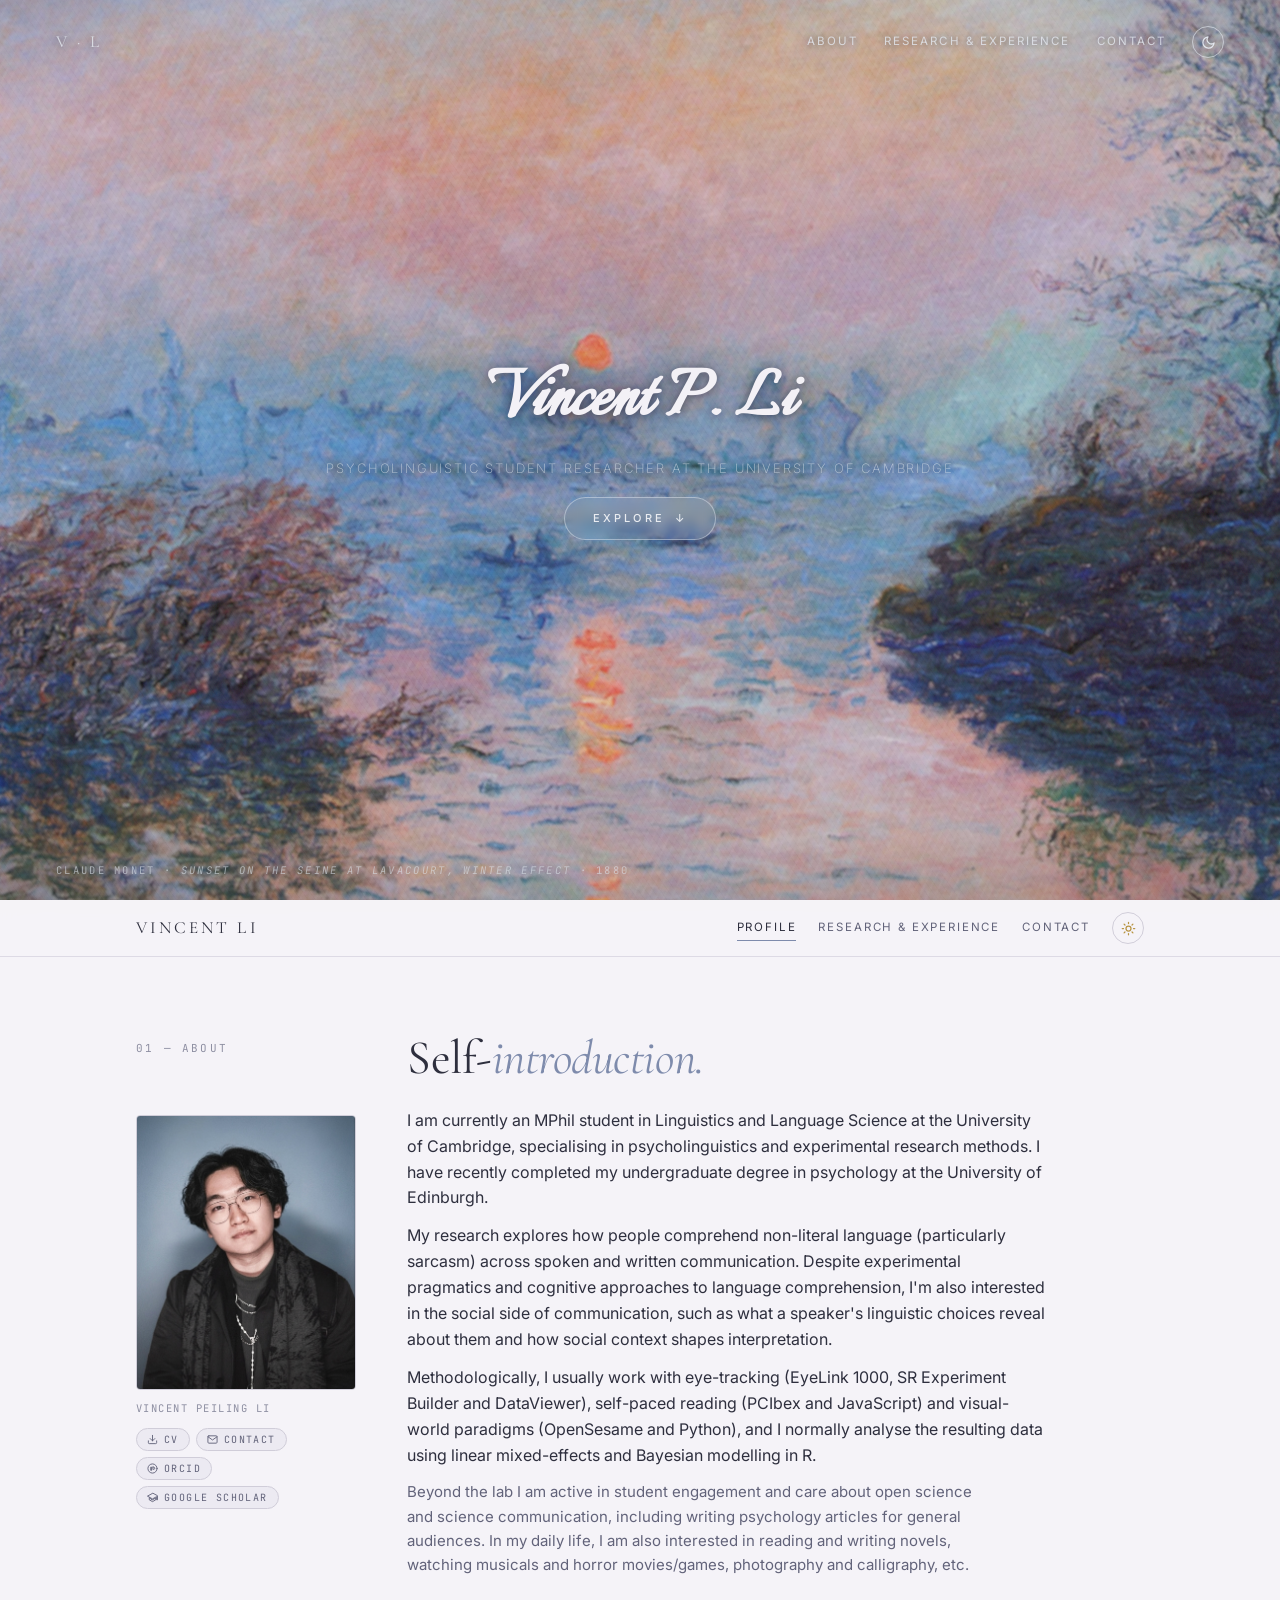
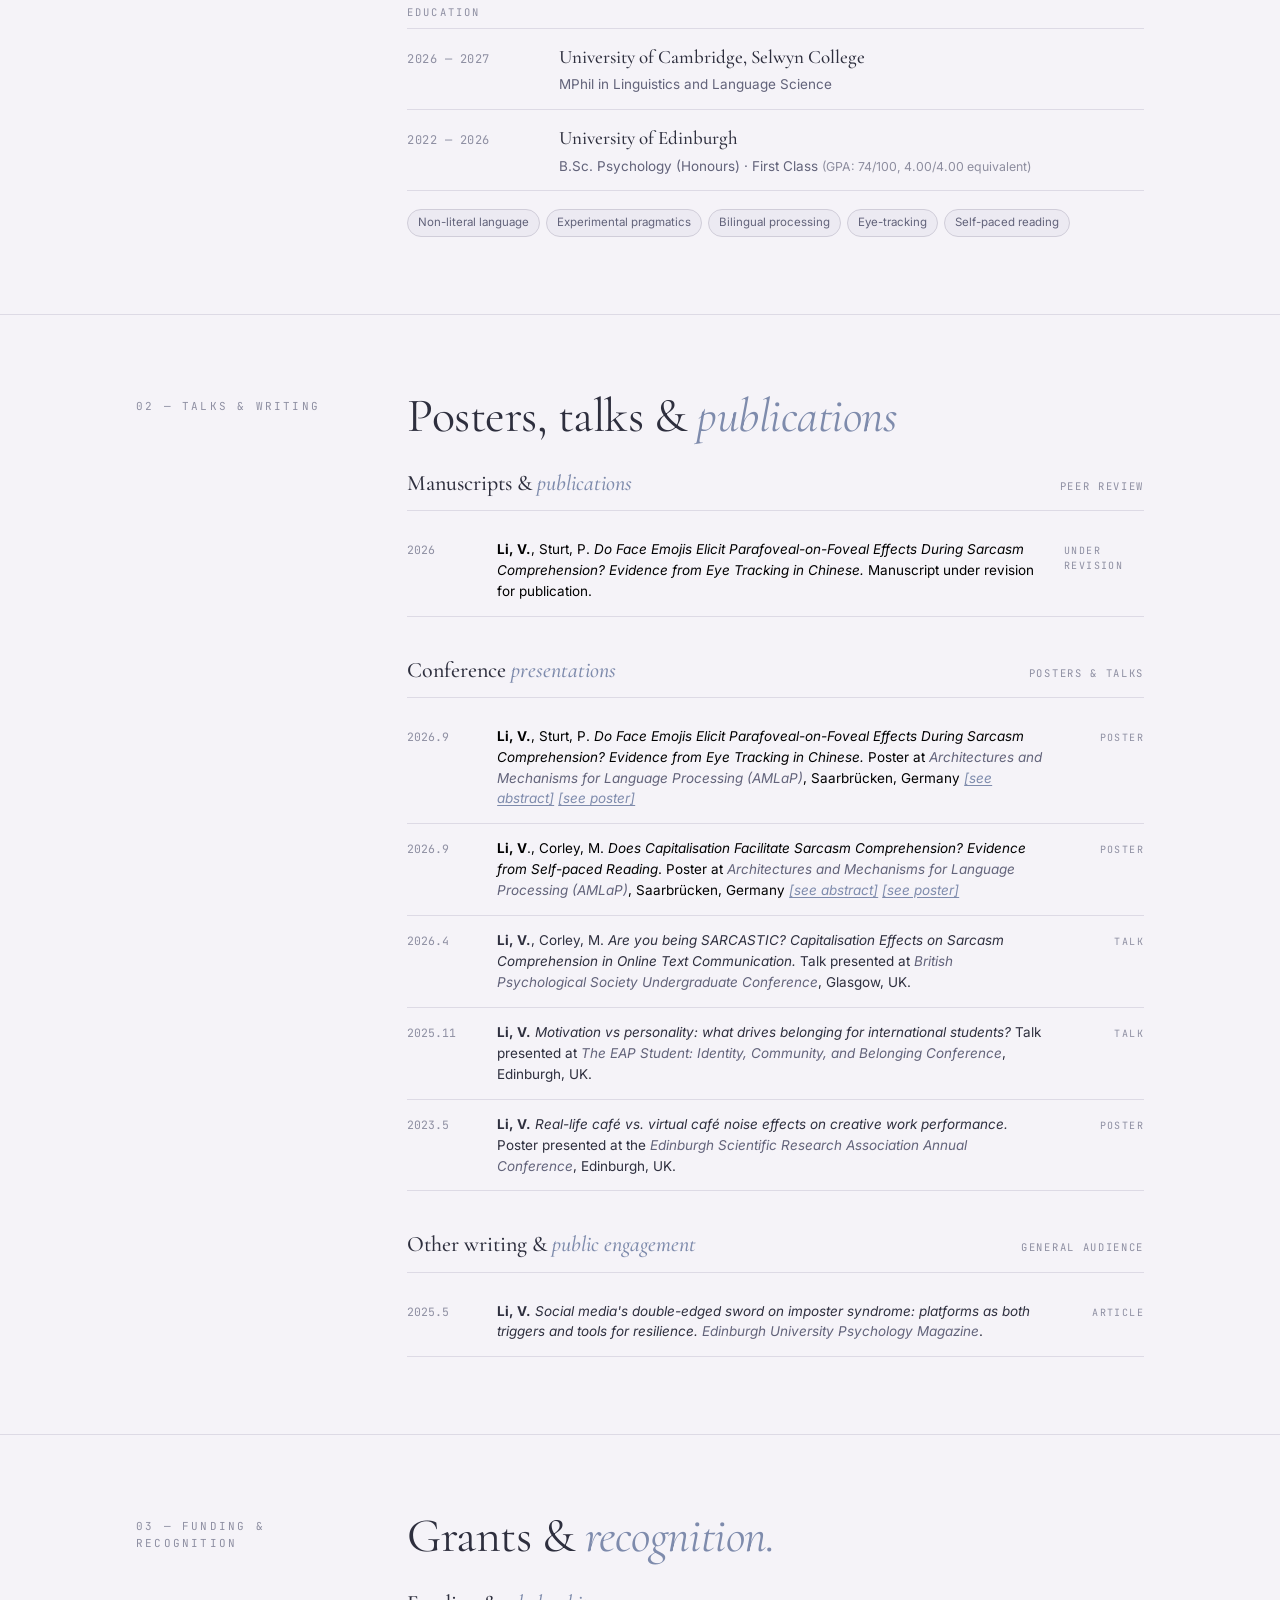
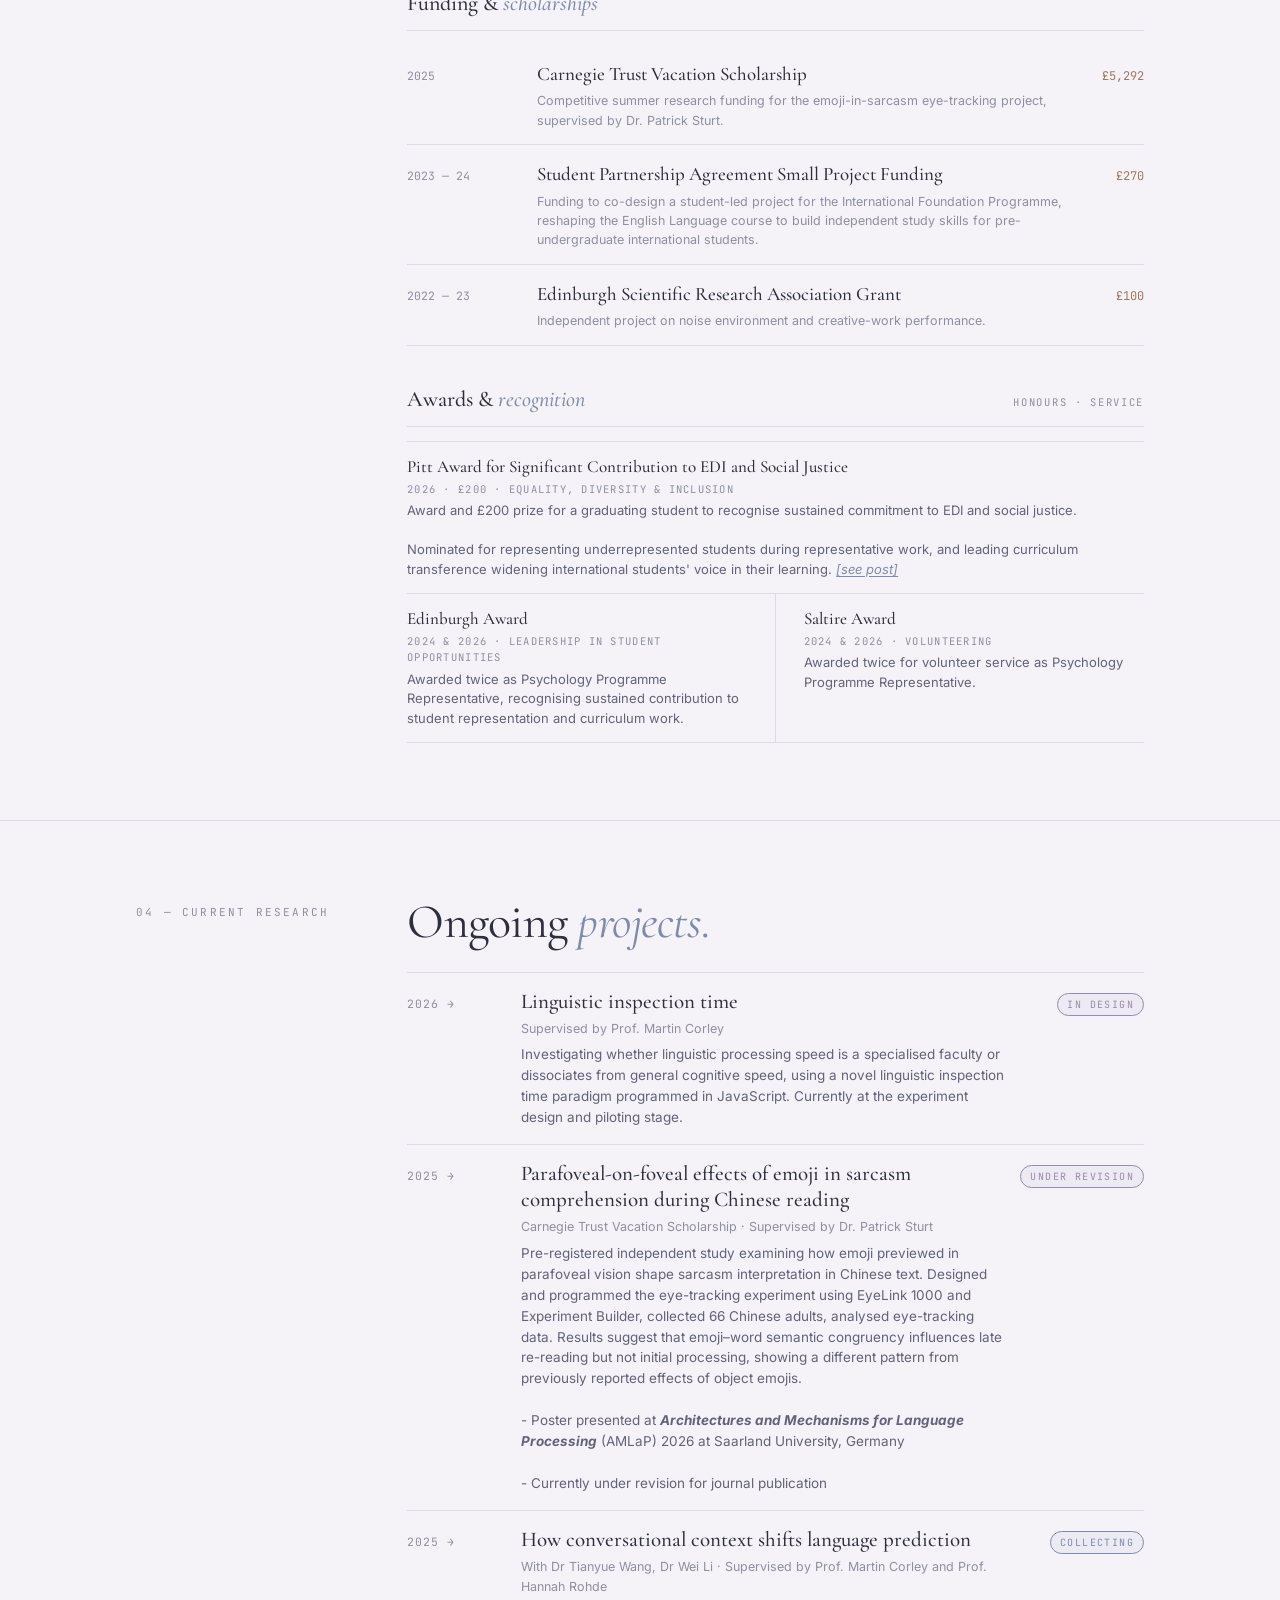
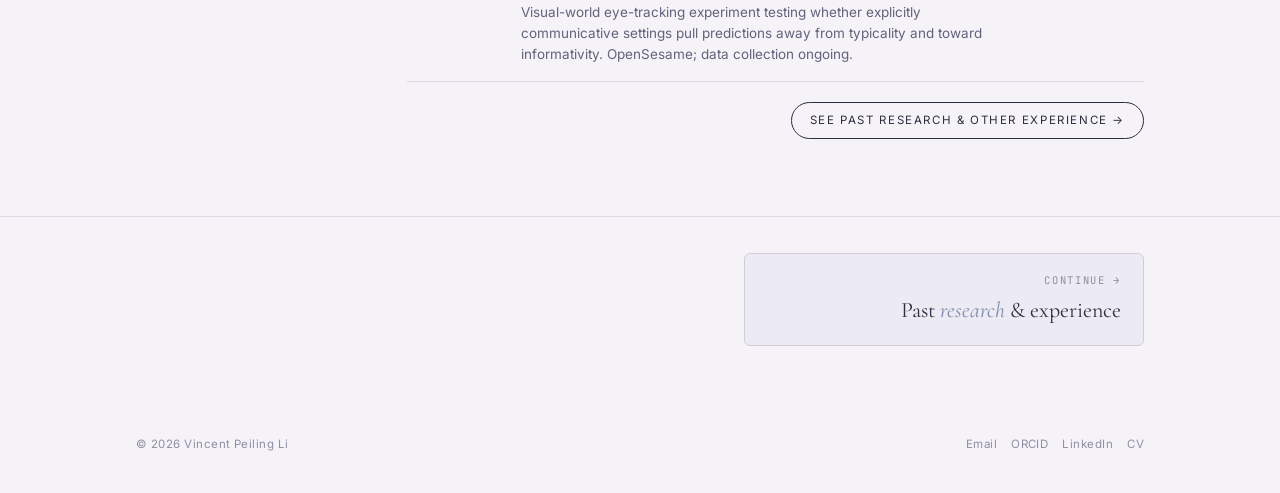
==== commit a7b16f23: "Update site to v7.2: new programme status, expanded intro, research projects, AMLaP poster links Co-" ====
--- a/index.html
+++ b/index.html
@@ -72,7 +72,7 @@
 
   <div class="hero-center" style="font-weight: 200">
     <h1 class="signature" style="font-family: Italianno; font-size: 80px; line-height: 1;">Vincent P. Li</h1>
-    <p style="font-size: 13px; letter-spacing: .14em; text-transform: uppercase; color: rgba(220,226,234,.7); margin: 0 0 18px; font-family: 'Inter', sans-serif; text-shadow: 0 1px 8px rgba(10,8,20,.6), 0 0 16px rgba(10,8,20,.35);">Psycholinguistic student researcher at the University of Edinburgh</p>
+    <p style="font-size: 13px; letter-spacing: .14em; text-transform: uppercase; color: rgba(220,226,234,.7); margin: 0 0 18px; font-family: 'Inter', sans-serif; text-shadow: 0 1px 8px rgba(10,8,20,.6), 0 0 16px rgba(10,8,20,.35);">Psycholinguistic student researcher at the University of CAMBRIDGE<br></p>
     <a class="explore" href="#about">Explore <span class="arr">↓</span></a>
   </div>
 
@@ -136,9 +136,9 @@
         <h2 class="sec-title">Self-<em>introduction.</em></h2>
         <div class="about-row">
           <p class="lead">
-            I am a psychology graduate from the University of Edinburgh, specialising in
-            psycholinguistics and experimental research methods, and will start an MPhil in
-            linguistics at the University of Cambridge this September.
+            I am currently an MPhil student in Linguistics and Language Science at the University of Cambridge,
+            specialising in psycholinguistics and experimental research methods. I have recently completed my
+            undergraduate degree in psychology at the University of Edinburgh.
           </p>
           <p class="lead">
             My research explores how people comprehend non-literal language (particularly sarcasm)
@@ -146,10 +146,15 @@
             approaches to language comprehension, I'm also interested in the social side of communication,
             such as what a speaker's linguistic choices reveal about them and how social context shapes interpretation.
           </p>
+          <p class="lead">
+            Methodologically, I usually work with eye-tracking (EyeLink 1000, SR Experiment Builder and DataViewer), self-paced reading
+            (PCIbex and JavaScript) and visual-world paradigms (OpenSesame and Python), and I normally analyse the resulting
+            data using linear mixed-effects and Bayesian modelling in R.
+          </p>
           <p class="muted">
             Beyond the lab I am active in student engagement and care about open science
             and science communication, including writing psychology articles for general audiences.
-            In my daily life, also interested in reading and writing novels, watching musicals and
+            In my daily life, I am also interested in reading and writing novels, watching musicals and
             horror movies/games, photography and calligraphy, etc.
           </p>
         </div>
@@ -213,12 +218,12 @@
           </div>
           <div class="pub-row">
             <div class="yr">2026.9</div>
-            <div class="cite" style="color: #000000"><b>Li, V.</b>, Sturt, P. <i>Do Face Emojis Elicit Parafoveal-on-Foveal Effects During Sarcasm Comprehension? Evidence from Eye Tracking in Chinese.</i> Poster at <i style="color: rgb(98, 99, 122);">Architectures and Mechanisms for Language Processing (AMLaP)</i>, Saarbrücken, Germany <a class="abstract-link" href="[data-uri]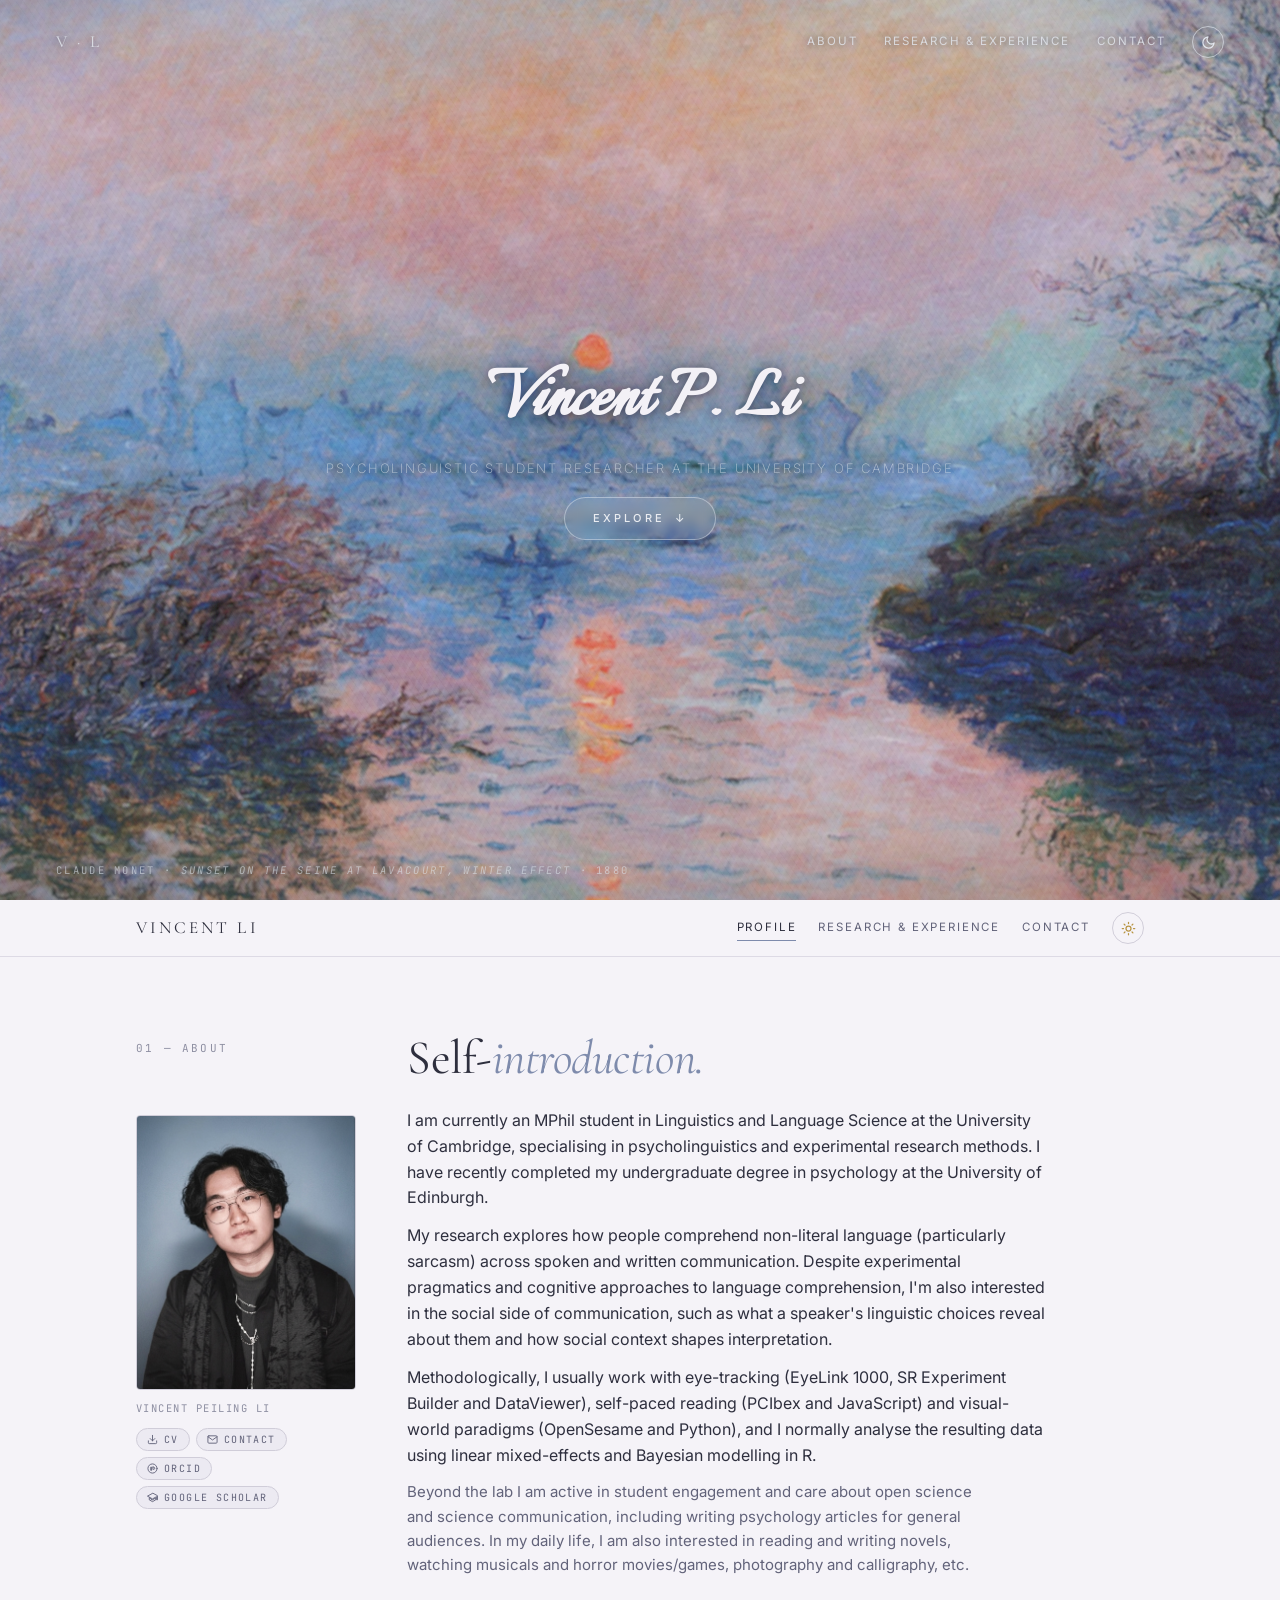
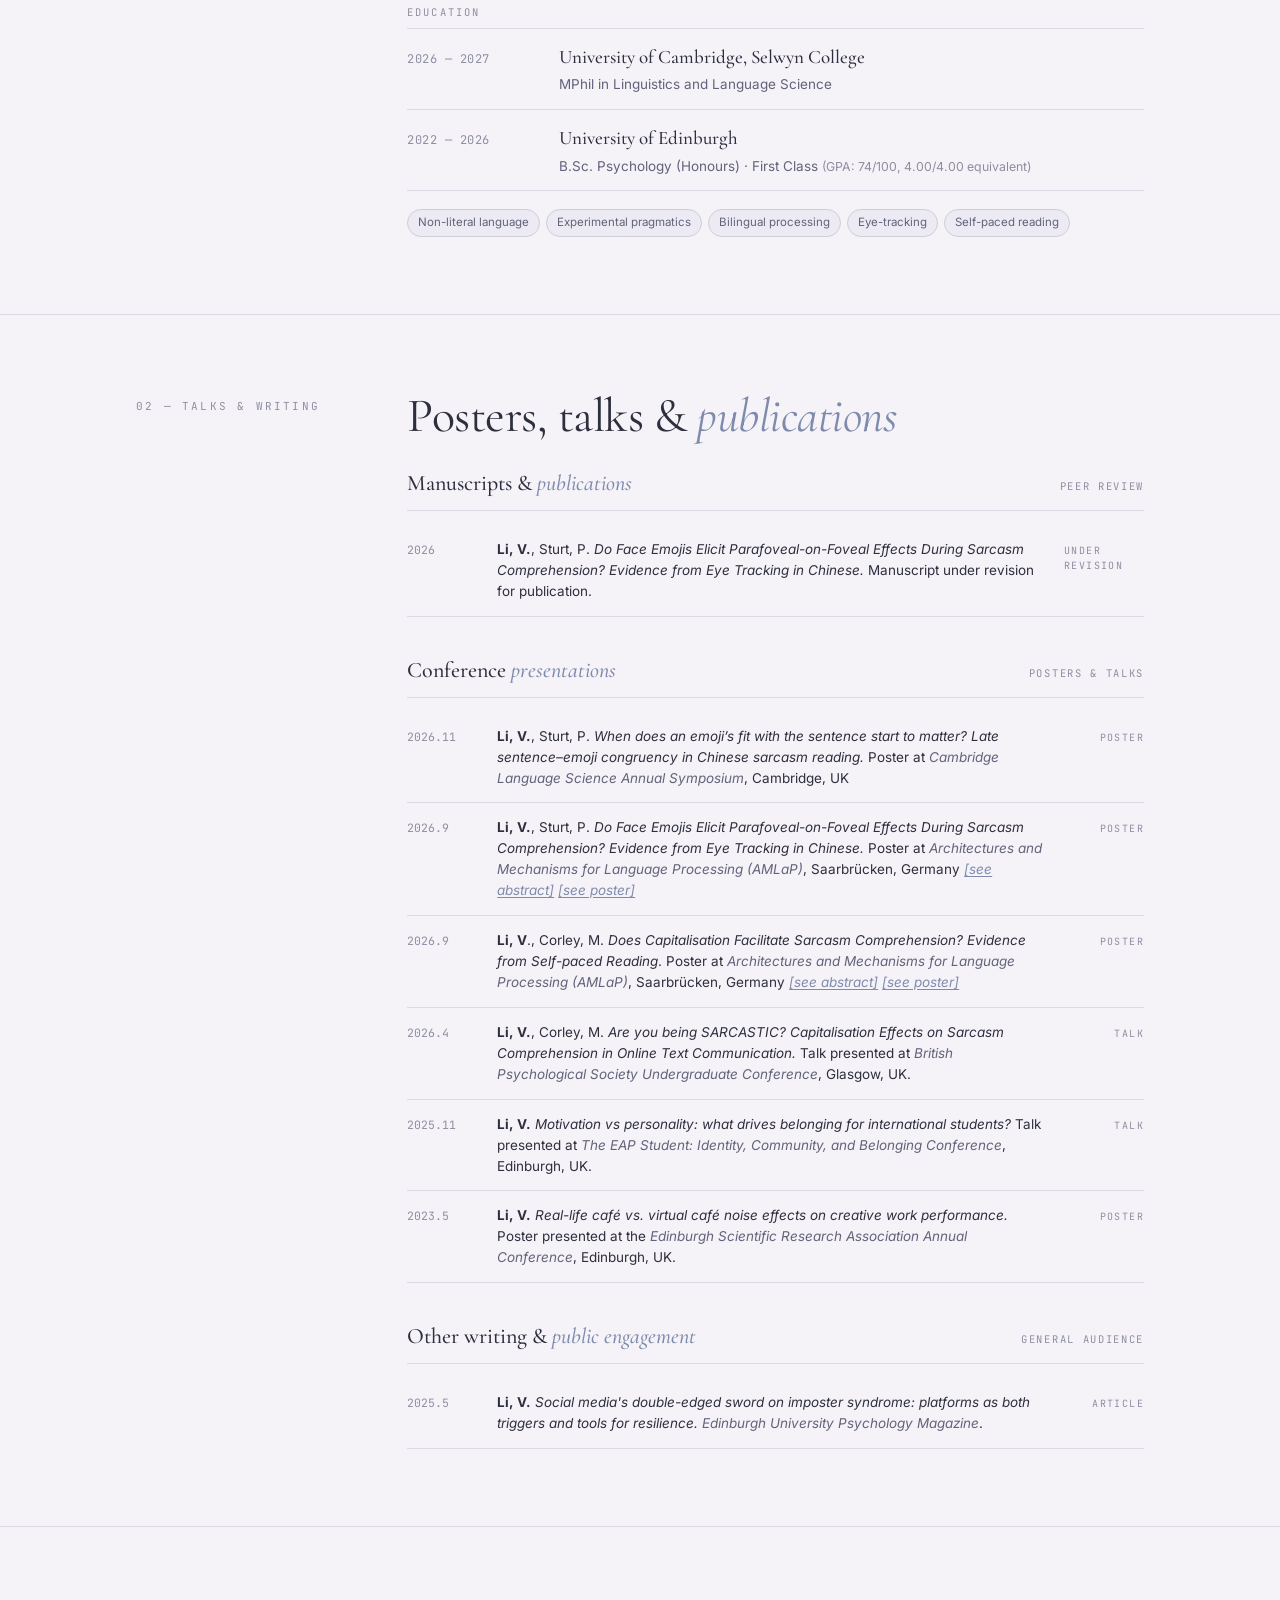
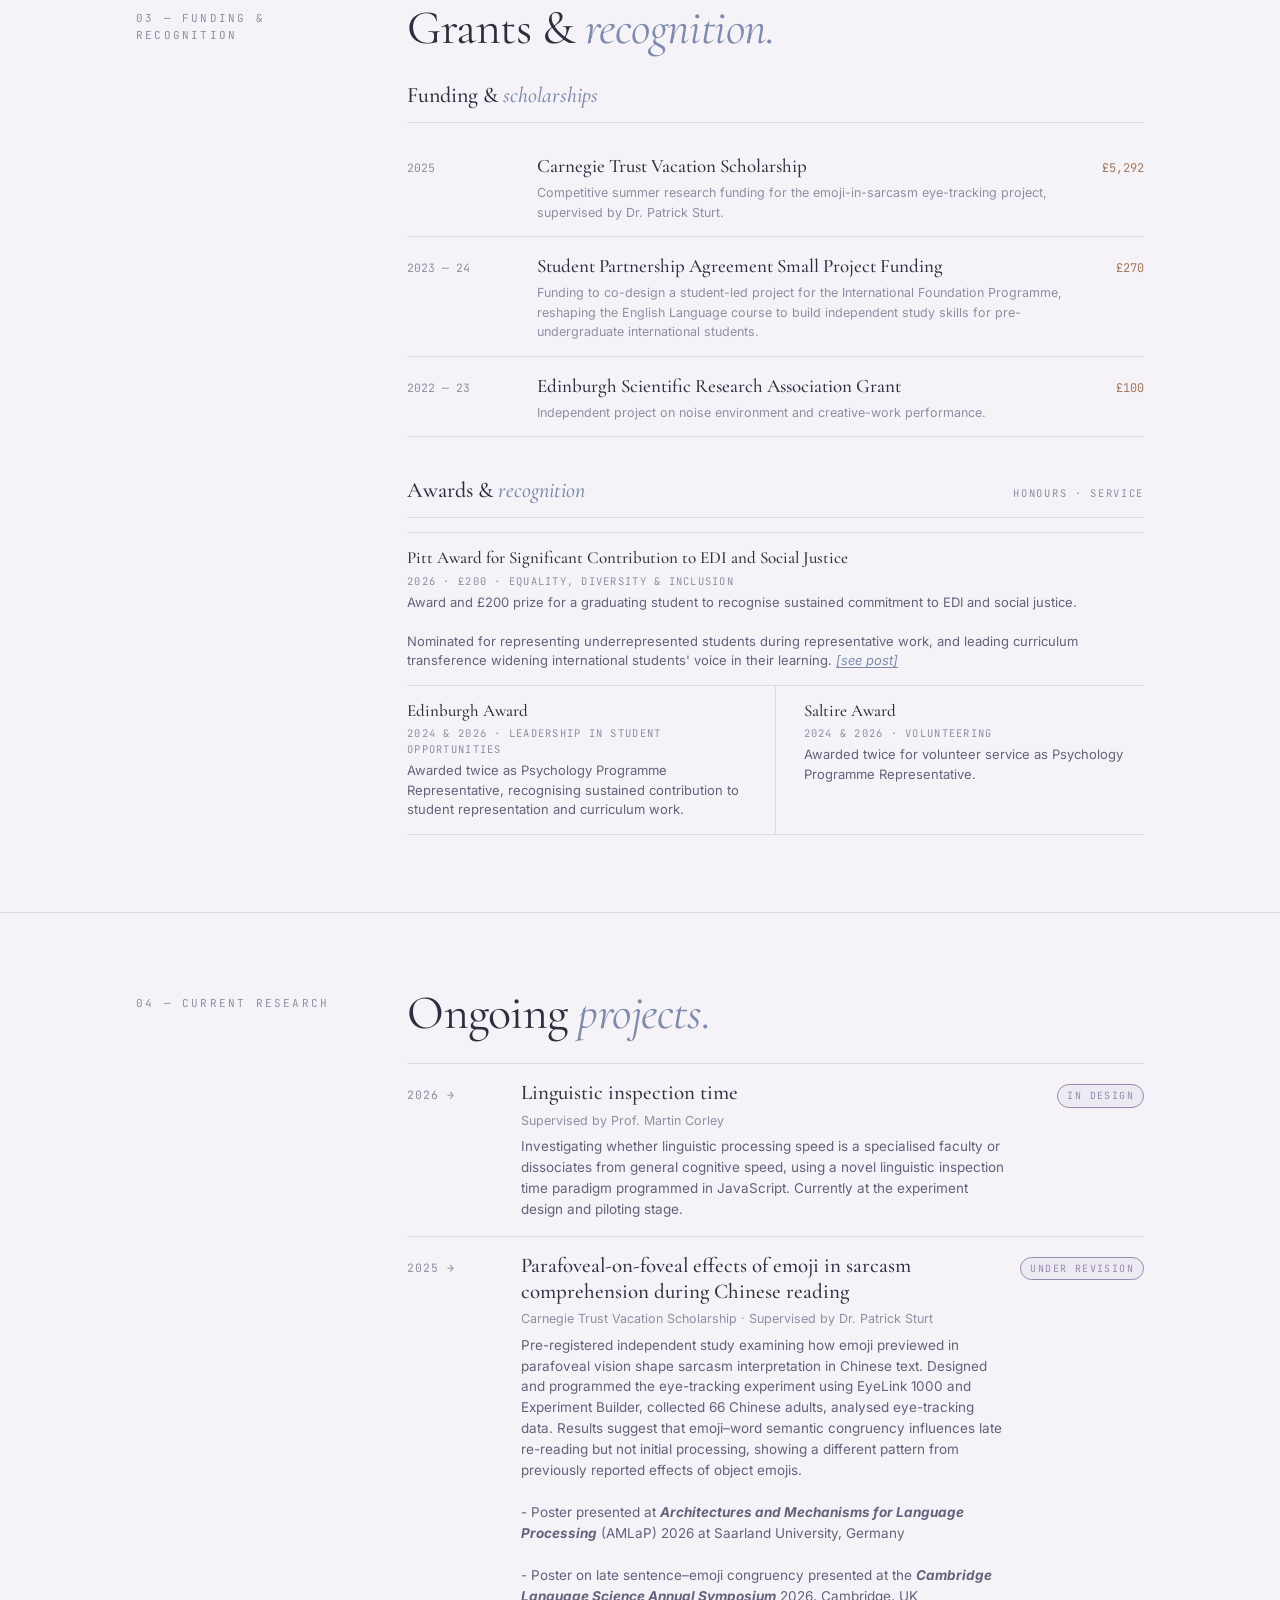
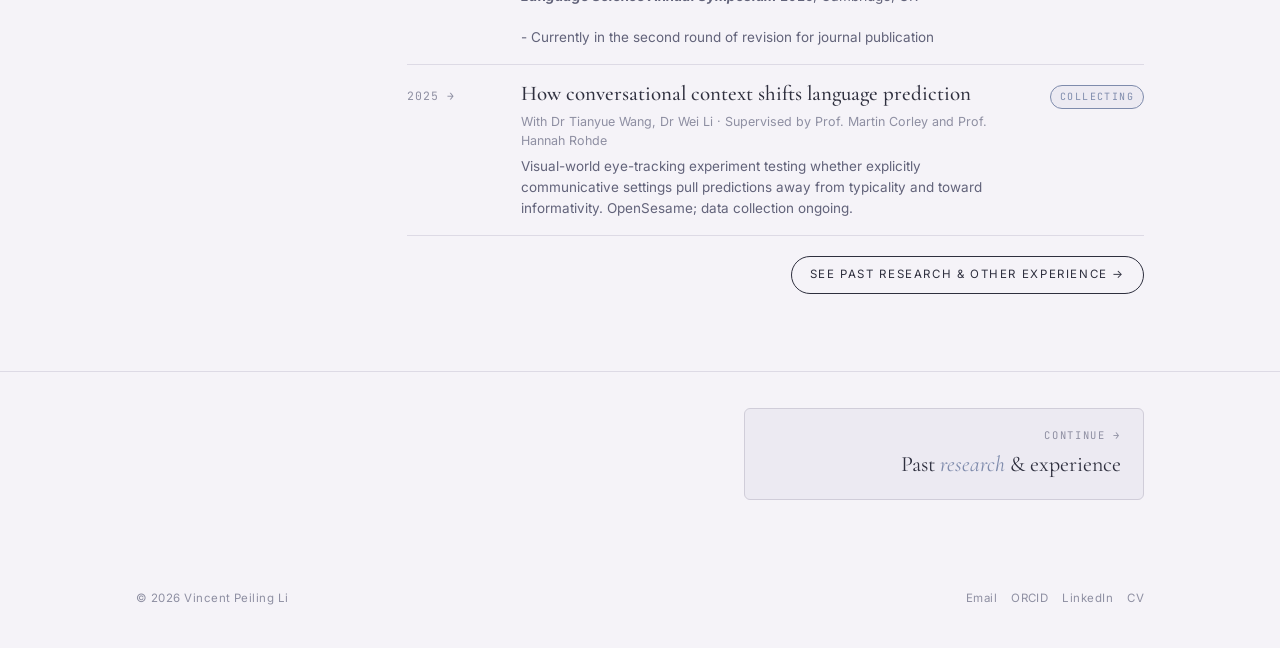
==== commit 980de9d7: "Update site to v7.3: Cambridge symposium poster, student rep role, Cambridge contact, CV, SEO affili" ====
--- a/index.html
+++ b/index.html
@@ -3,14 +3,14 @@
 <head>
 <meta charset="utf-8" />
 <meta name="viewport" content="width=device-width, initial-scale=1" />
-<title>Vincent Peiling Li — Psycholinguistics Researcher, University of Edinburgh</title>
-<meta name="description" content="Vincent Peiling Li is a psycholinguistics researcher at the University of Edinburgh, studying sarcasm detection, typographic cues, and pragmatic inference in language comprehension." />
+<title>Vincent Peiling Li — Psycholinguistics Researcher, University of Cambridge</title>
+<meta name="description" content="Vincent Peiling Li is a psycholinguistics researcher and MPhil student at the University of Cambridge, studying sarcasm detection, typographic cues, and pragmatic inference in language comprehension." />
 <link rel="canonical" href="https://vincent-p-li.github.io/personal_page/" />
 <meta property="og:title" content="Vincent Peiling Li — Psycholinguistics Researcher" />
-<meta property="og:description" content="Vincent Peiling Li is a psycholinguistics researcher at the University of Edinburgh, studying sarcasm detection, typographic cues, and pragmatic inference in language comprehension." />
+<meta property="og:description" content="Vincent Peiling Li is a psycholinguistics researcher and MPhil student at the University of Cambridge, studying sarcasm detection, typographic cues, and pragmatic inference in language comprehension." />
 <meta property="og:url" content="https://vincent-p-li.github.io/personal_page/" />
 <meta property="og:type" content="website" />
-<meta name="keywords" content="Vincent Peiling Li, Vincent Li, psycholinguistics, sarcasm, University of Edinburgh, psychology, language comprehension, eye-tracking" />
+<meta name="keywords" content="Vincent Peiling Li, Vincent Li, psycholinguistics, sarcasm, University of Cambridge, University of Edinburgh, psychology, language comprehension, eye-tracking" />
 <script type="application/ld+json">
 {
   "@context": "https://schema.org",
@@ -21,7 +21,7 @@
   "jobTitle": "Psycholinguistics Researcher",
   "affiliation": {
     "@type": "Organization",
-    "name": "University of Edinburgh"
+    "name": "University of Cambridge"
   },
   "alumniOf": {
     "@type": "Organization",
@@ -31,7 +31,8 @@
   "sameAs": [
     "https://www.linkedin.com/in/vincent-li-6a4333217/",
     "https://orcid.org/0009-0000-4341-7090",
-    "https://github.com/Vincent-P-Li"
+    "https://github.com/Vincent-P-Li",
+    "https://www.languagesciences.cam.ac.uk/people/vincent-peiling-li"
   ]
 }
 </script>
@@ -206,7 +207,7 @@
           </div>
           <div class="pub-row">
             <div class="yr">2026</div>
-            <div class="cite" style="color: #000000"><b>Li, V.</b>, Sturt, P. <i>Do Face Emojis Elicit Parafoveal-on-Foveal Effects During Sarcasm Comprehension? Evidence from Eye Tracking in Chinese.</i> Manuscript under revision for publication.</div>
+            <div class="cite"><b>Li, V.</b>, Sturt, P. <i>Do Face Emojis Elicit Parafoveal-on-Foveal Effects During Sarcasm Comprehension? Evidence from Eye Tracking in Chinese.</i> Manuscript under revision for publication.</div>
             <div class="kind">UNDER REVISION</div>
           </div>
         </div>
@@ -217,18 +218,23 @@
             <div class="count">Posters &amp; talks</div>
           </div>
           <div class="pub-row">
+            <div class="yr">2026.11</div>
+            <div class="cite"><b>Li, V.</b>, Sturt, P. <i>When does an emoji’s fit with the sentence start to matter? Late sentence–emoji congruency in Chinese sarcasm reading.</i> Poster at <i class="venue">Cambridge Language Science Annual Symposium</i>, Cambridge, UK</div>
+            <div class="kind">POSTER</div>
+          </div>
+          <div class="pub-row">
             <div class="yr">2026.9</div>
-            <div class="cite" style="color: #000000"><b>Li, V.</b>, Sturt, P. <i>Do Face Emojis Elicit Parafoveal-on-Foveal Effects During Sarcasm Comprehension? Evidence from Eye Tracking in Chinese.</i> Poster at <i style="color: rgb(98, 99, 122);">Architectures and Mechanisms for Language Processing (AMLaP)</i>, Saarbrücken, Germany <a class="abstract-link" href="[data-uri]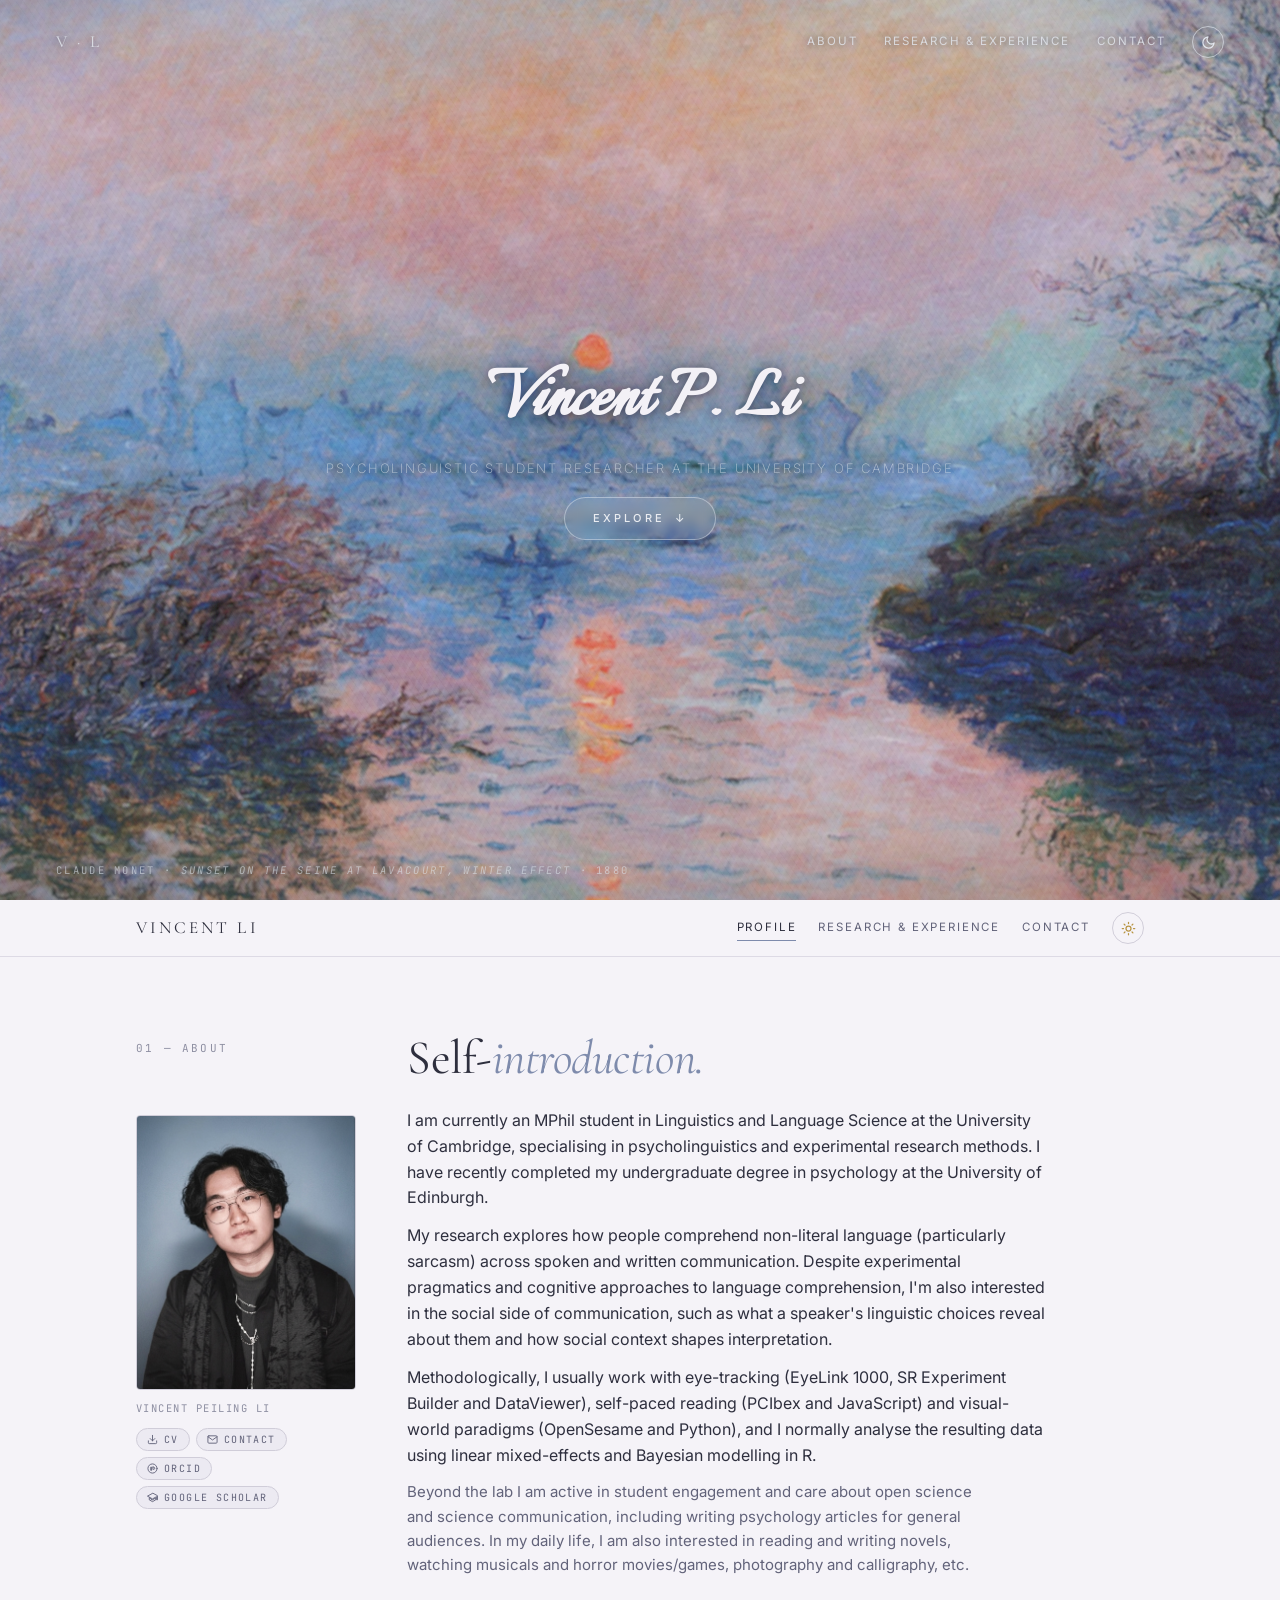
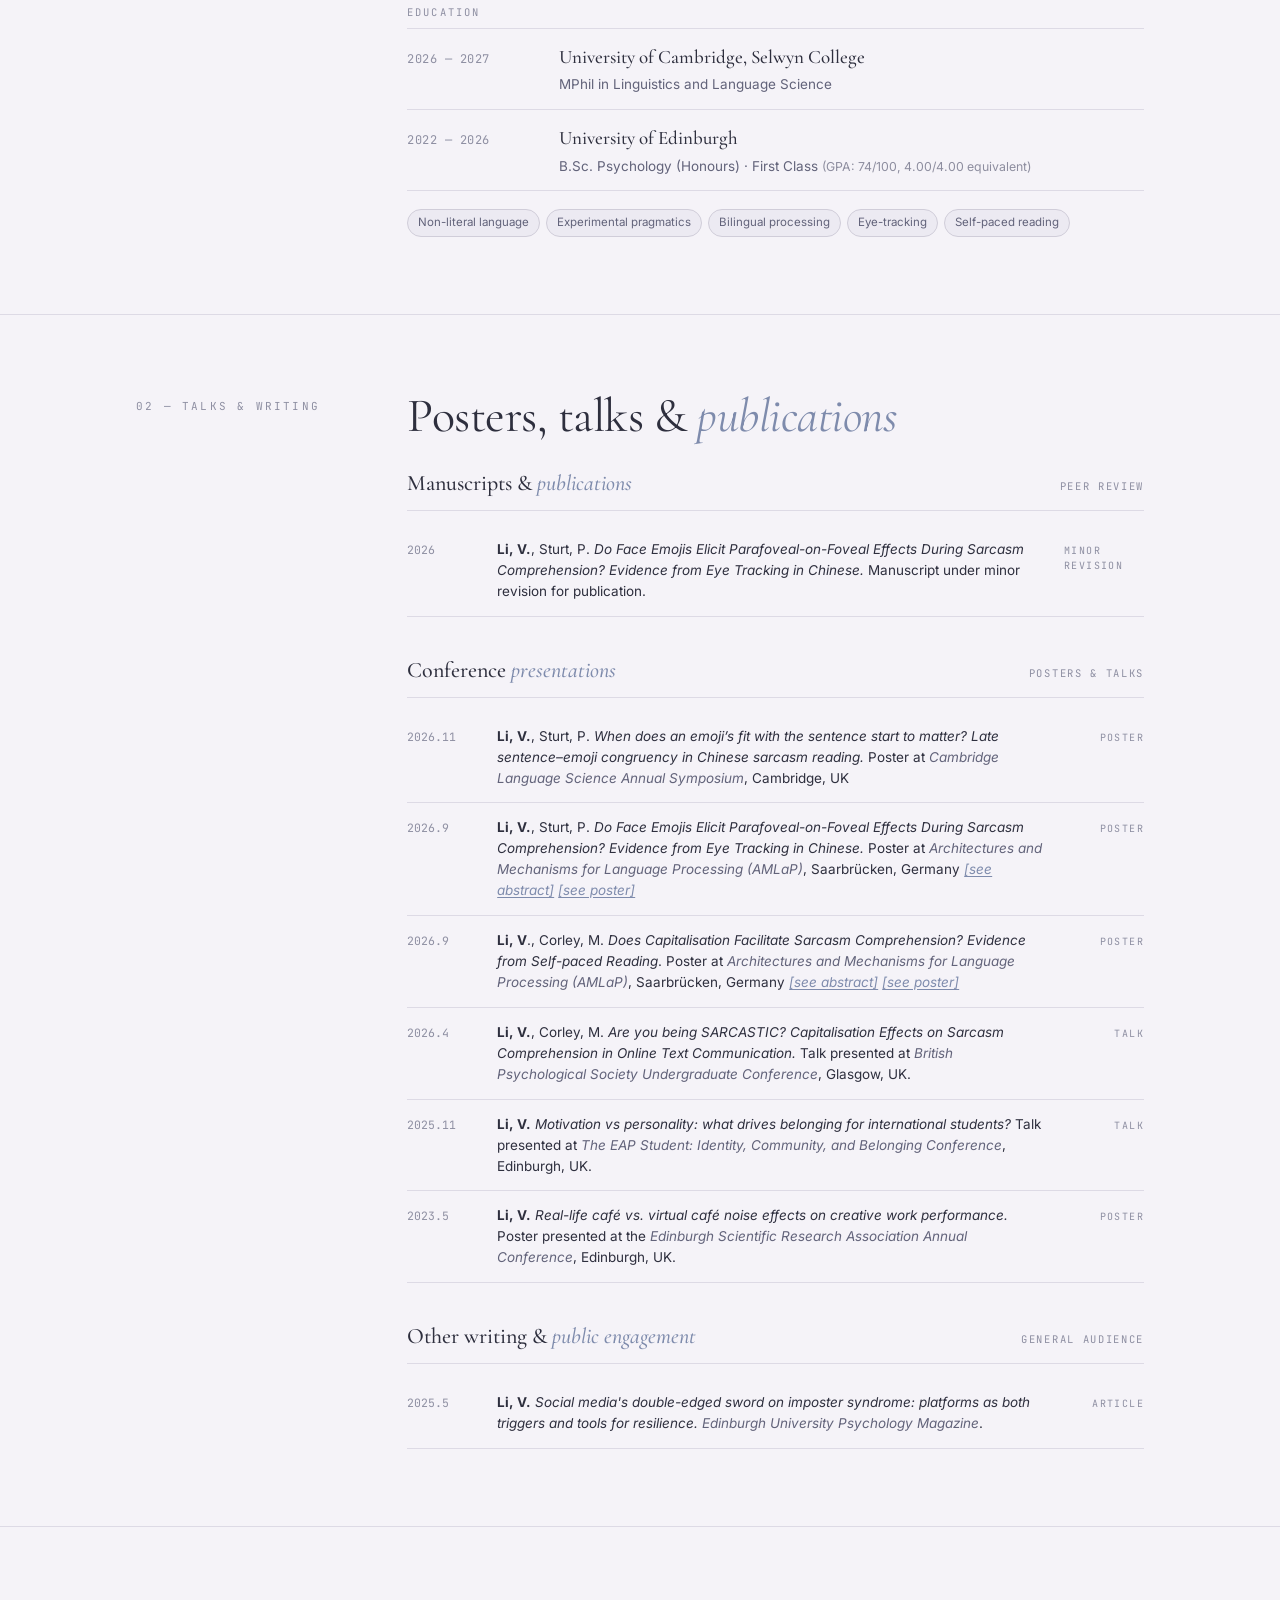
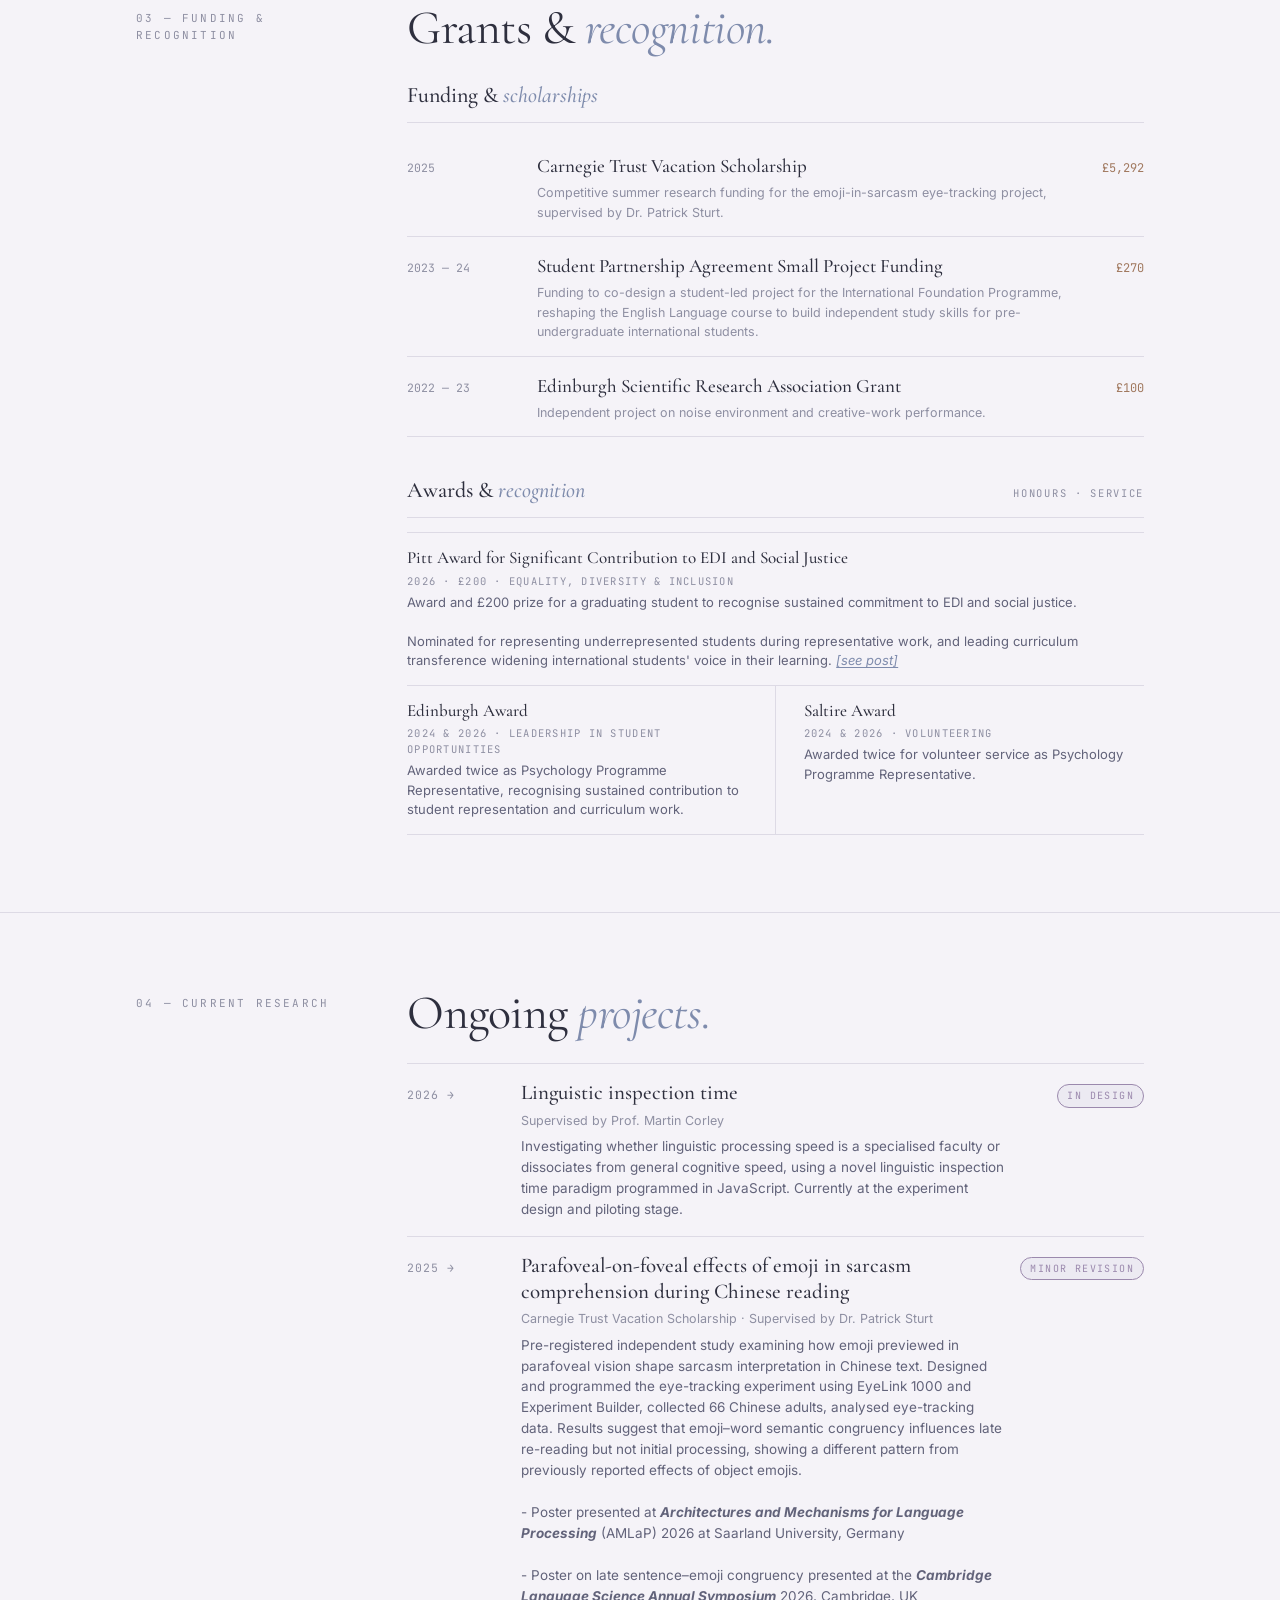
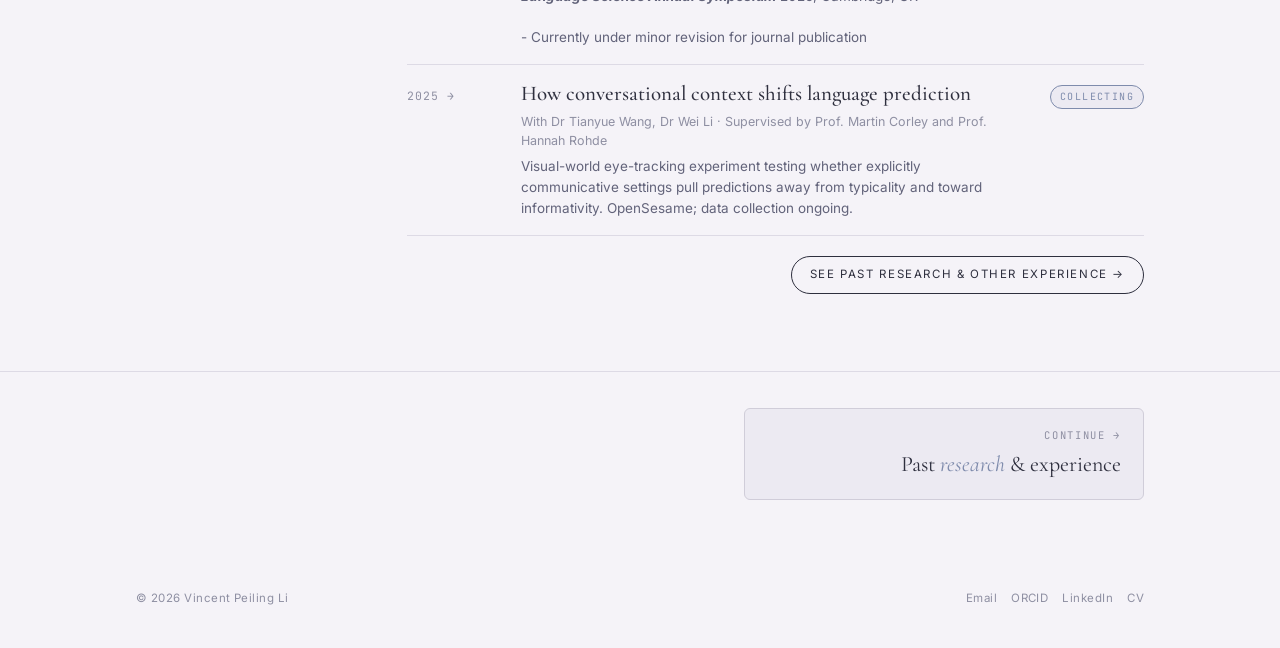
==== commit fc07e98f: "Update site to v7.4: publication now under minor revision Co-Authored-By: Claude Opus 5.5 <noreply@a" ====
--- a/index.html
+++ b/index.html
@@ -207,8 +207,8 @@
           </div>
           <div class="pub-row">
             <div class="yr">2026</div>
-            <div class="cite"><b>Li, V.</b>, Sturt, P. <i>Do Face Emojis Elicit Parafoveal-on-Foveal Effects During Sarcasm Comprehension? Evidence from Eye Tracking in Chinese.</i> Manuscript under revision for publication.</div>
-            <div class="kind">UNDER REVISION</div>
+            <div class="cite"><b>Li, V.</b>, Sturt, P. <i>Do Face Emojis Elicit Parafoveal-on-Foveal Effects During Sarcasm Comprehension? Evidence from Eye Tracking in Chinese.</i> Manuscript under minor revision for publication.</div>
+            <div class="kind">MINOR REVISION</div>
           </div>
         </div>
 
@@ -357,9 +357,9 @@
             <div>
               <h3>Parafoveal-on-foveal effects of emoji in sarcasm comprehension during Chinese reading</h3>
               <div class="meta">Carnegie Trust Vacation Scholarship · Supervised by Dr. Patrick Sturt</div>
-              <p>Pre-registered independent study examining how emoji previewed in parafoveal vision shape sarcasm interpretation in Chinese text. Designed and programmed the eye-tracking experiment using EyeLink 1000 and Experiment Builder, collected 66 Chinese adults, analysed eye-tracking data. Results suggest that emoji–word semantic congruency influences late re-reading but not initial processing, showing a different pattern from previously reported effects of object emojis.<br></br>- Poster presented at <b><i>Architectures and Mechanisms for Language Processing</i></b> (AMLaP) 2026 at Saarland University, Germany<br></br>- Poster on late sentence–emoji congruency presented at the <b><i>Cambridge Language Science Annual Symposium</i></b> 2026, Cambridge, UK<br></br>- Currently in the second round of revision for journal publication</p>
-            </div>
-            <div class="stat draft">UNDER REVISION</div>
+              <p>Pre-registered independent study examining how emoji previewed in parafoveal vision shape sarcasm interpretation in Chinese text. Designed and programmed the eye-tracking experiment using EyeLink 1000 and Experiment Builder, collected 66 Chinese adults, analysed eye-tracking data. Results suggest that emoji–word semantic congruency influences late re-reading but not initial processing, showing a different pattern from previously reported effects of object emojis.<br></br>- Poster presented at <b><i>Architectures and Mechanisms for Language Processing</i></b> (AMLaP) 2026 at Saarland University, Germany<br></br>- Poster on late sentence–emoji congruency presented at the <b><i>Cambridge Language Science Annual Symposium</i></b> 2026, Cambridge, UK<br></br>- Currently under minor revision for journal publication</p>
+            </div>
+            <div class="stat draft">MINOR REVISION</div>
           </article>
 
           <article class="row">
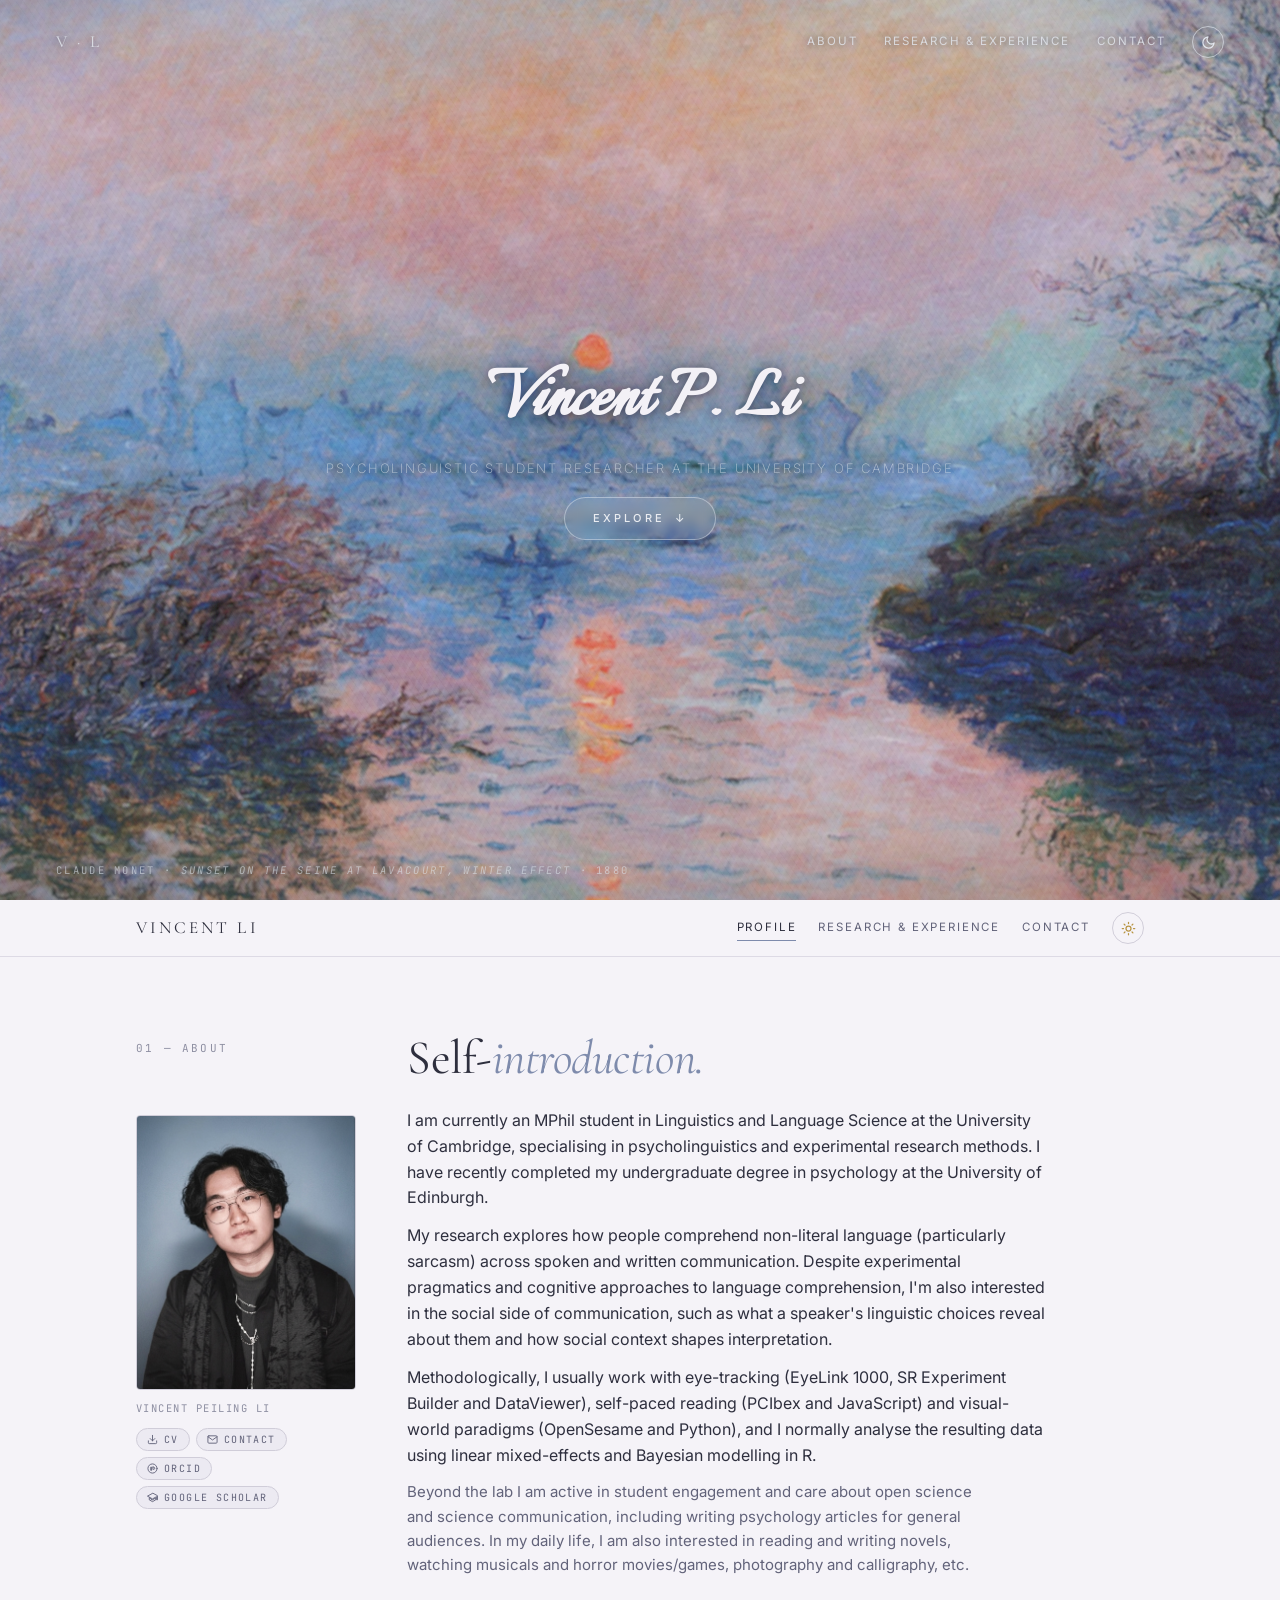
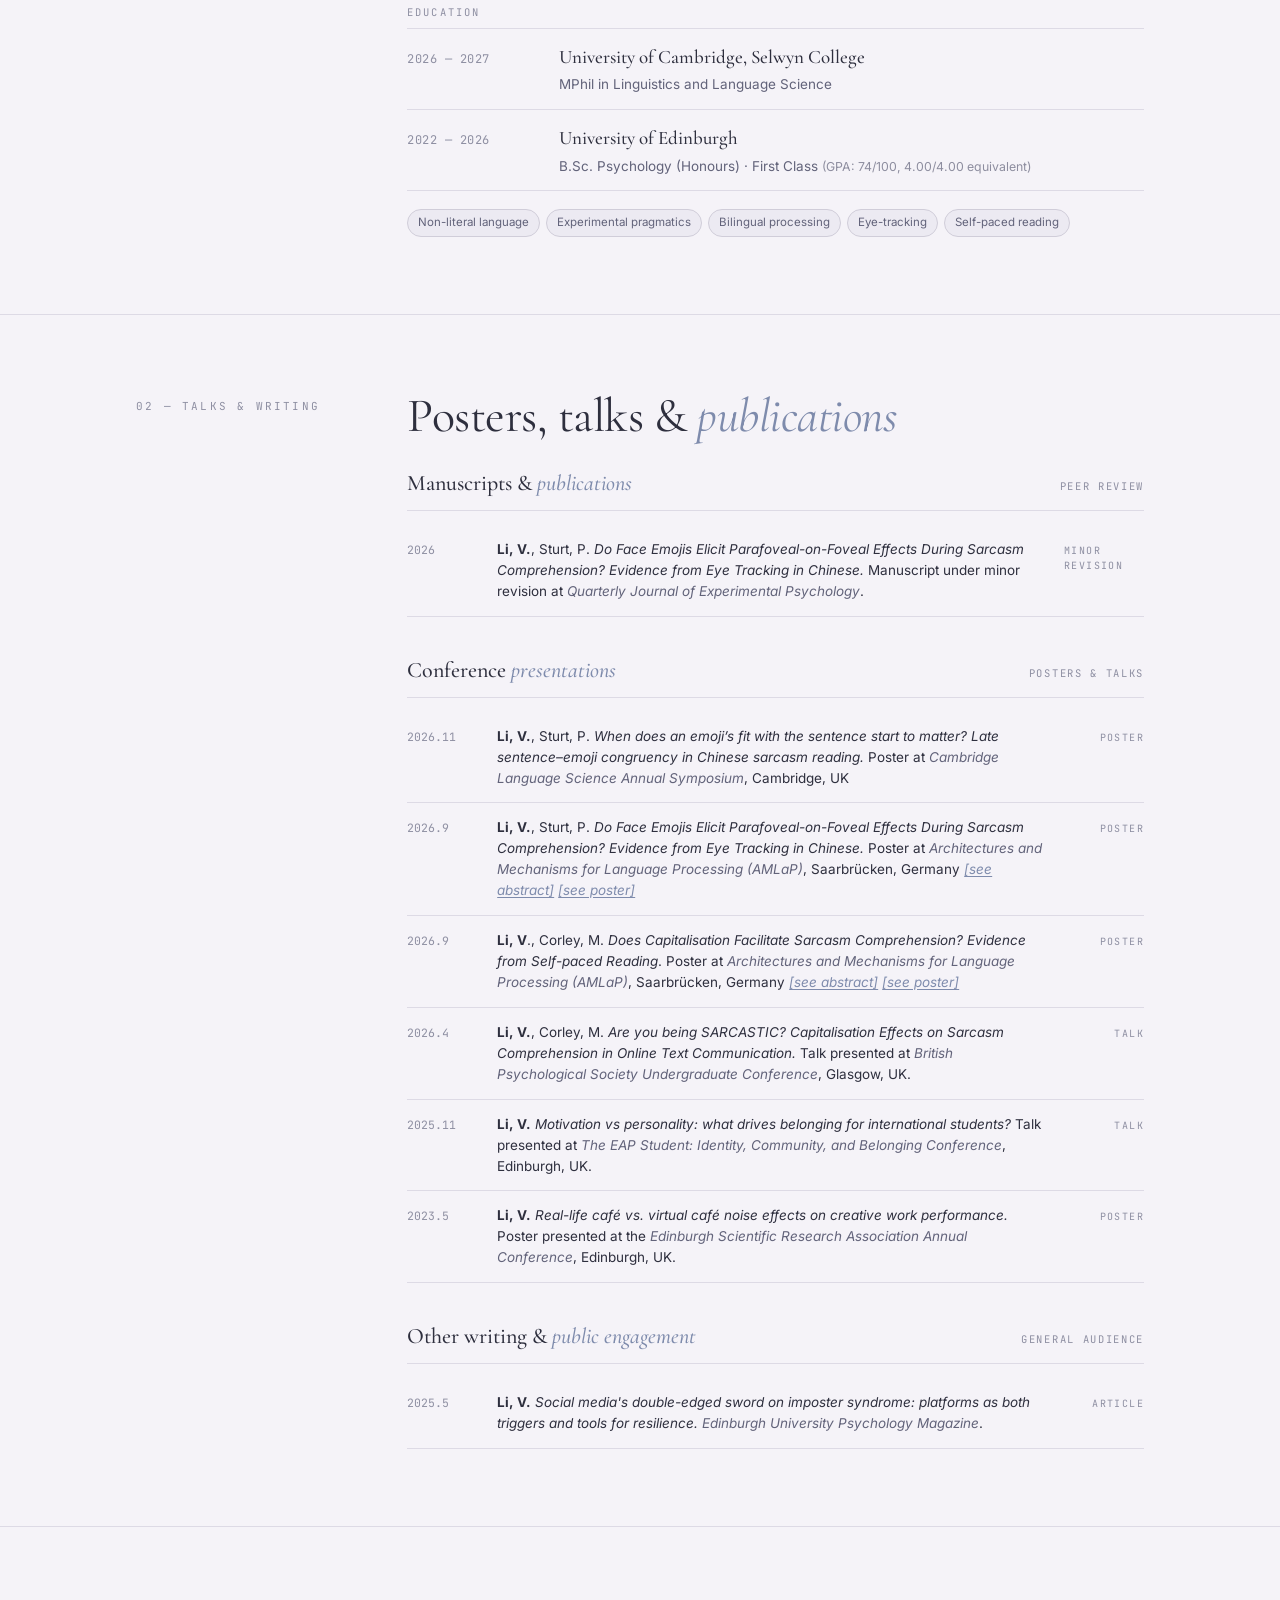
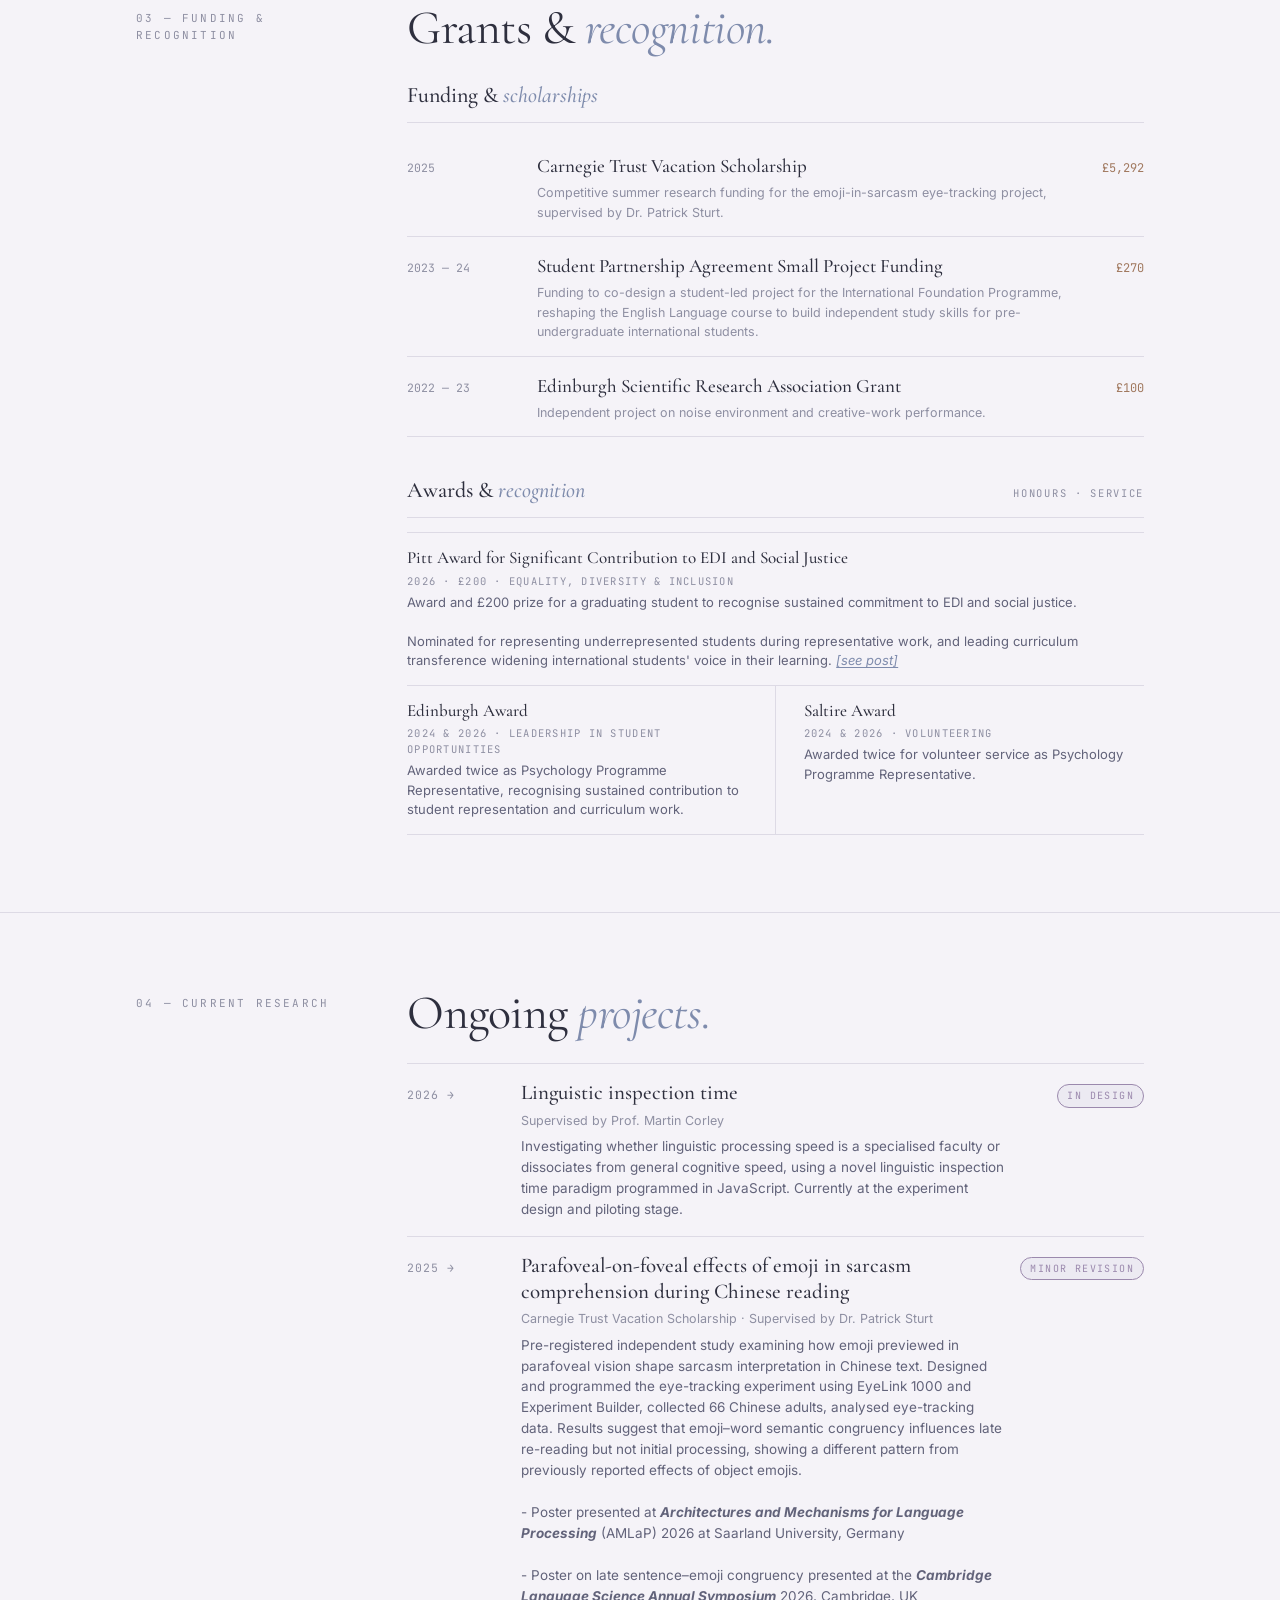
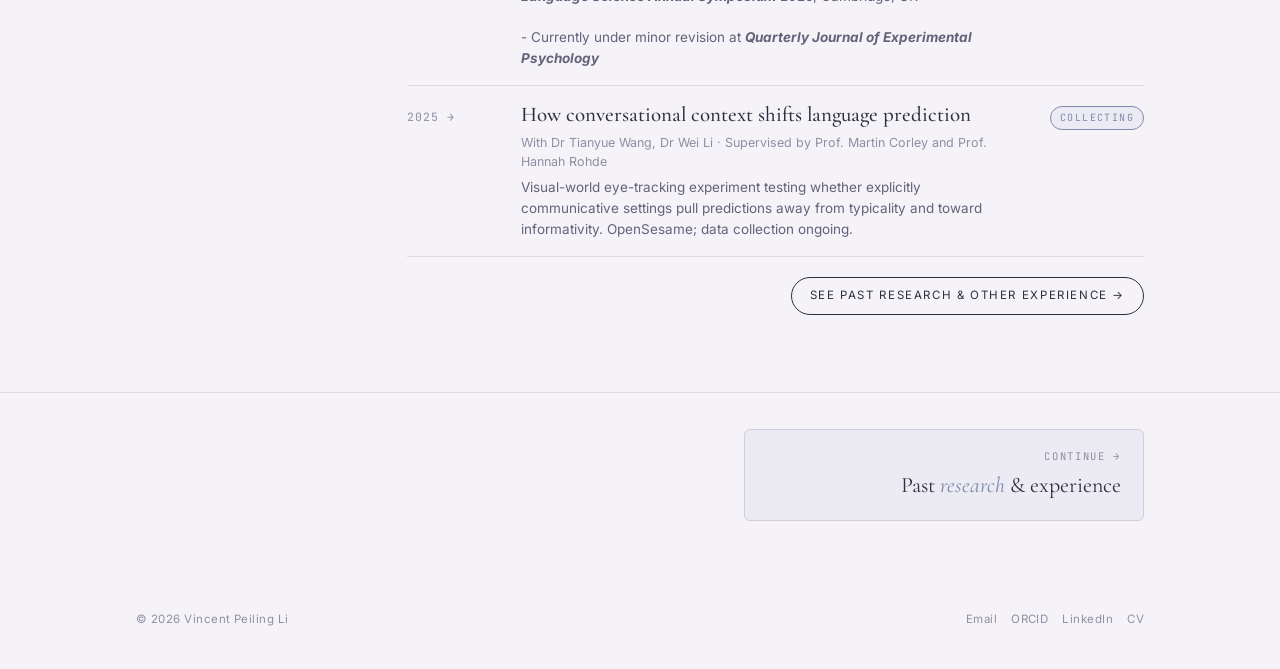
==== commit 0c94dc65: "Update site to v7.5: name QJEP as the journal for the minor revision Co-Authored-By: Claude Opus 5.5" ====
--- a/index.html
+++ b/index.html
@@ -207,7 +207,7 @@
           </div>
           <div class="pub-row">
             <div class="yr">2026</div>
-            <div class="cite"><b>Li, V.</b>, Sturt, P. <i>Do Face Emojis Elicit Parafoveal-on-Foveal Effects During Sarcasm Comprehension? Evidence from Eye Tracking in Chinese.</i> Manuscript under minor revision for publication.</div>
+            <div class="cite"><b>Li, V.</b>, Sturt, P. <i>Do Face Emojis Elicit Parafoveal-on-Foveal Effects During Sarcasm Comprehension? Evidence from Eye Tracking in Chinese.</i> Manuscript under minor revision at <i class="venue">Quarterly Journal of Experimental Psychology</i>.</div>
             <div class="kind">MINOR REVISION</div>
           </div>
         </div>
@@ -357,7 +357,7 @@
             <div>
               <h3>Parafoveal-on-foveal effects of emoji in sarcasm comprehension during Chinese reading</h3>
               <div class="meta">Carnegie Trust Vacation Scholarship · Supervised by Dr. Patrick Sturt</div>
-              <p>Pre-registered independent study examining how emoji previewed in parafoveal vision shape sarcasm interpretation in Chinese text. Designed and programmed the eye-tracking experiment using EyeLink 1000 and Experiment Builder, collected 66 Chinese adults, analysed eye-tracking data. Results suggest that emoji–word semantic congruency influences late re-reading but not initial processing, showing a different pattern from previously reported effects of object emojis.<br></br>- Poster presented at <b><i>Architectures and Mechanisms for Language Processing</i></b> (AMLaP) 2026 at Saarland University, Germany<br></br>- Poster on late sentence–emoji congruency presented at the <b><i>Cambridge Language Science Annual Symposium</i></b> 2026, Cambridge, UK<br></br>- Currently under minor revision for journal publication</p>
+              <p>Pre-registered independent study examining how emoji previewed in parafoveal vision shape sarcasm interpretation in Chinese text. Designed and programmed the eye-tracking experiment using EyeLink 1000 and Experiment Builder, collected 66 Chinese adults, analysed eye-tracking data. Results suggest that emoji–word semantic congruency influences late re-reading but not initial processing, showing a different pattern from previously reported effects of object emojis.<br></br>- Poster presented at <b><i>Architectures and Mechanisms for Language Processing</i></b> (AMLaP) 2026 at Saarland University, Germany<br></br>- Poster on late sentence–emoji congruency presented at the <b><i>Cambridge Language Science Annual Symposium</i></b> 2026, Cambridge, UK<br></br>- Currently under minor revision at <b><i>Quarterly Journal of Experimental Psychology</i></b></p>
             </div>
             <div class="stat draft">MINOR REVISION</div>
           </article>
